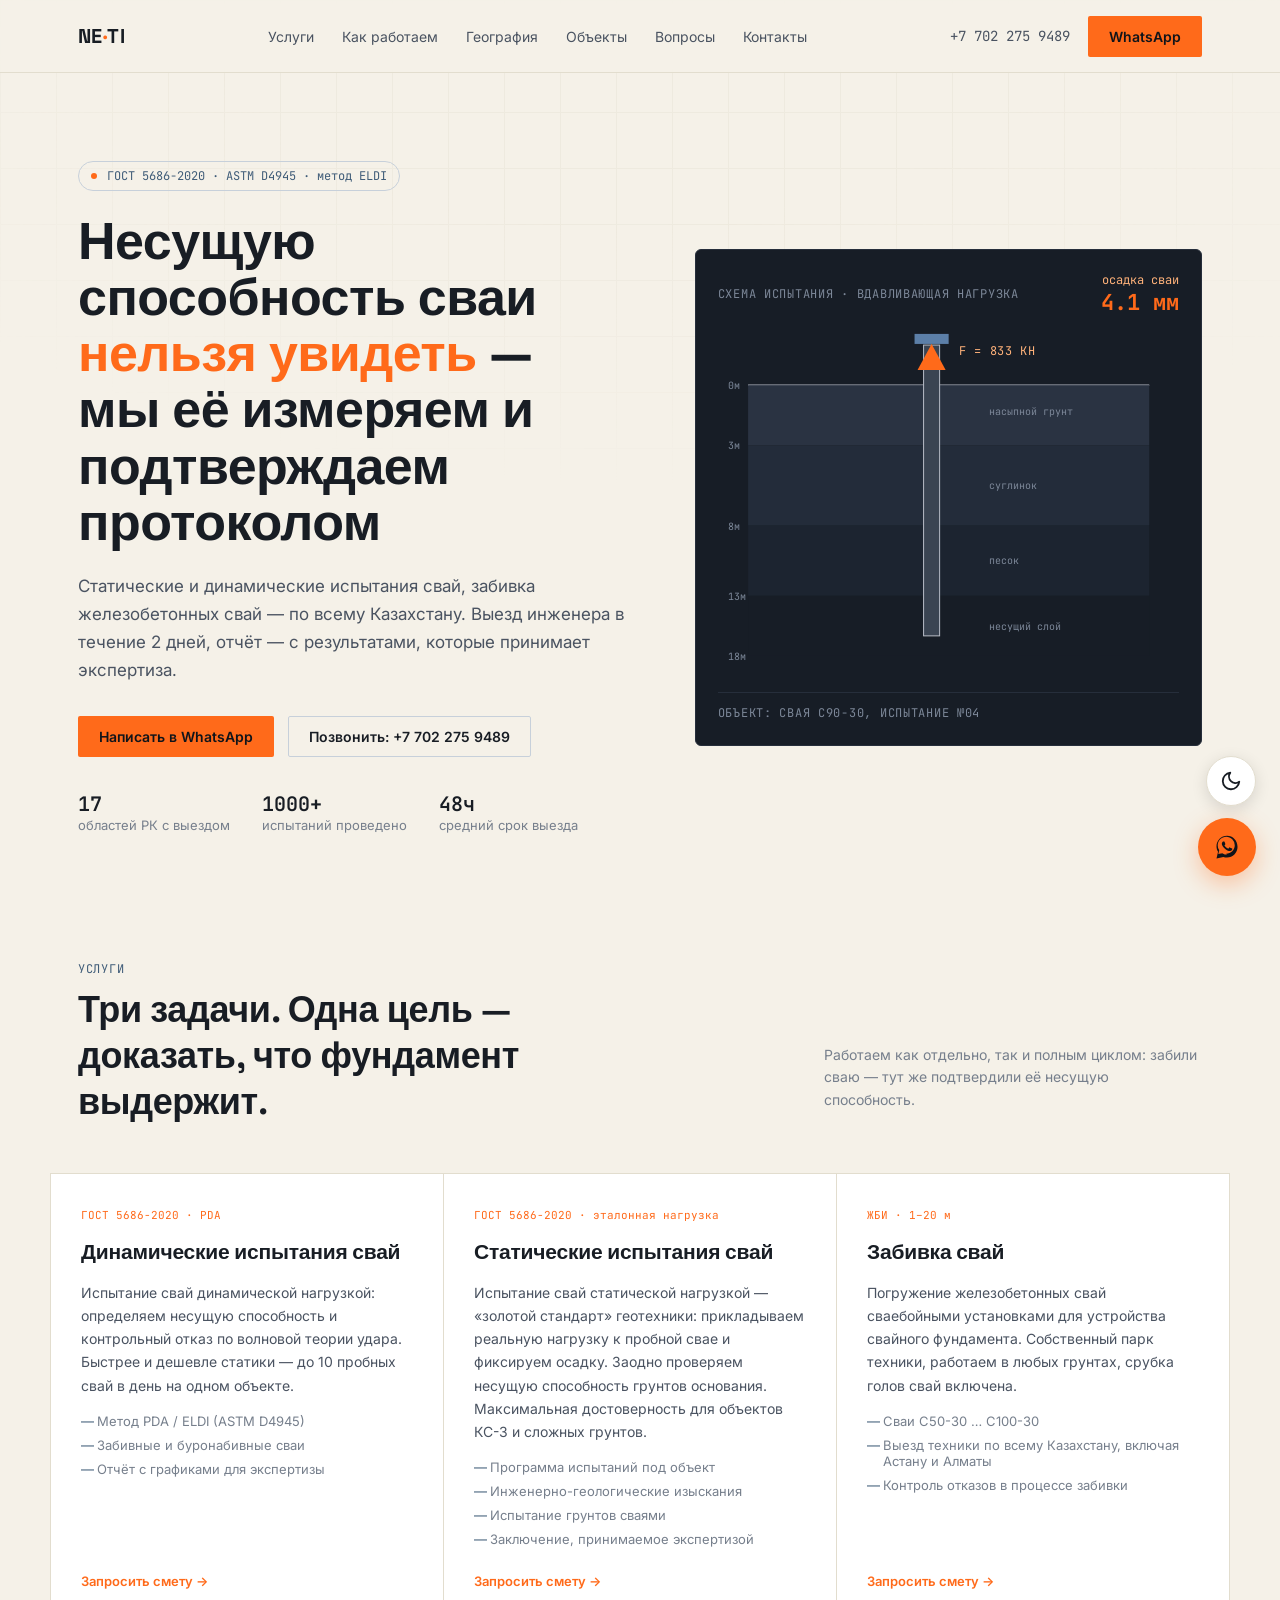
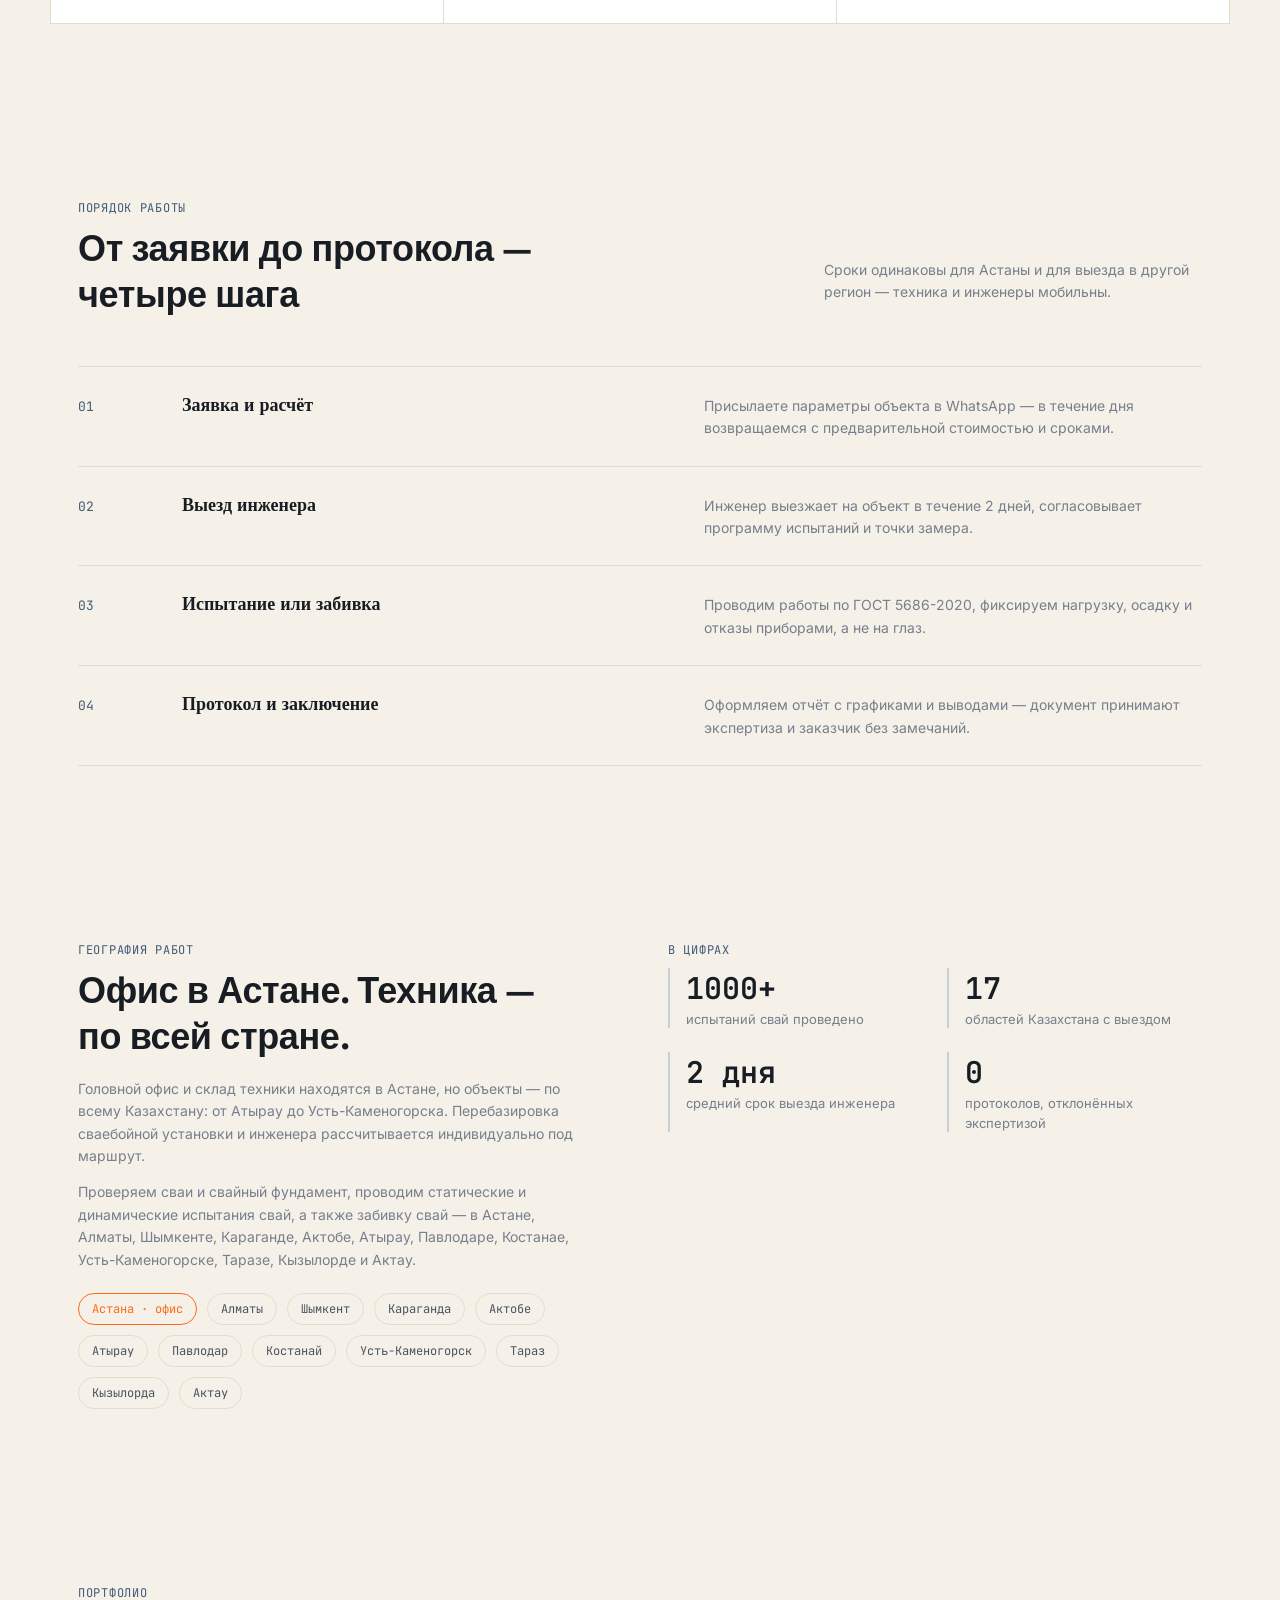
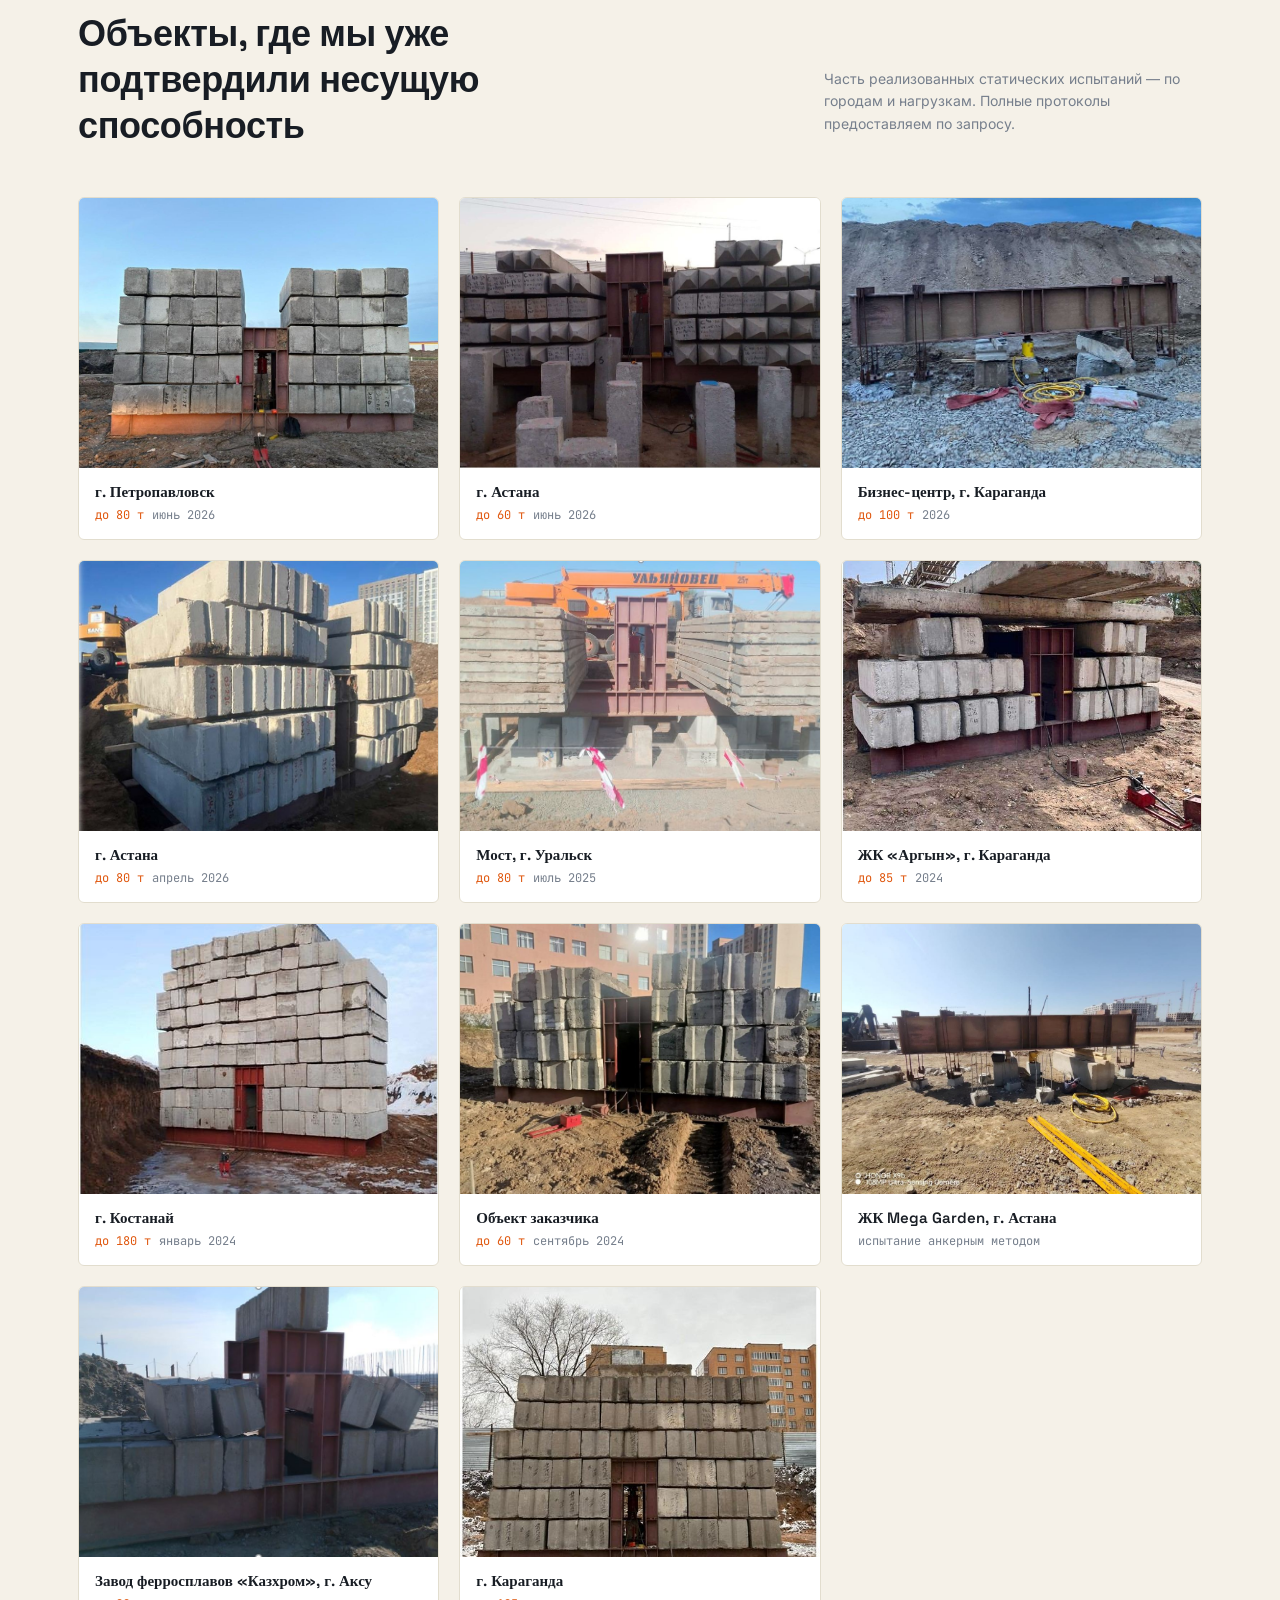
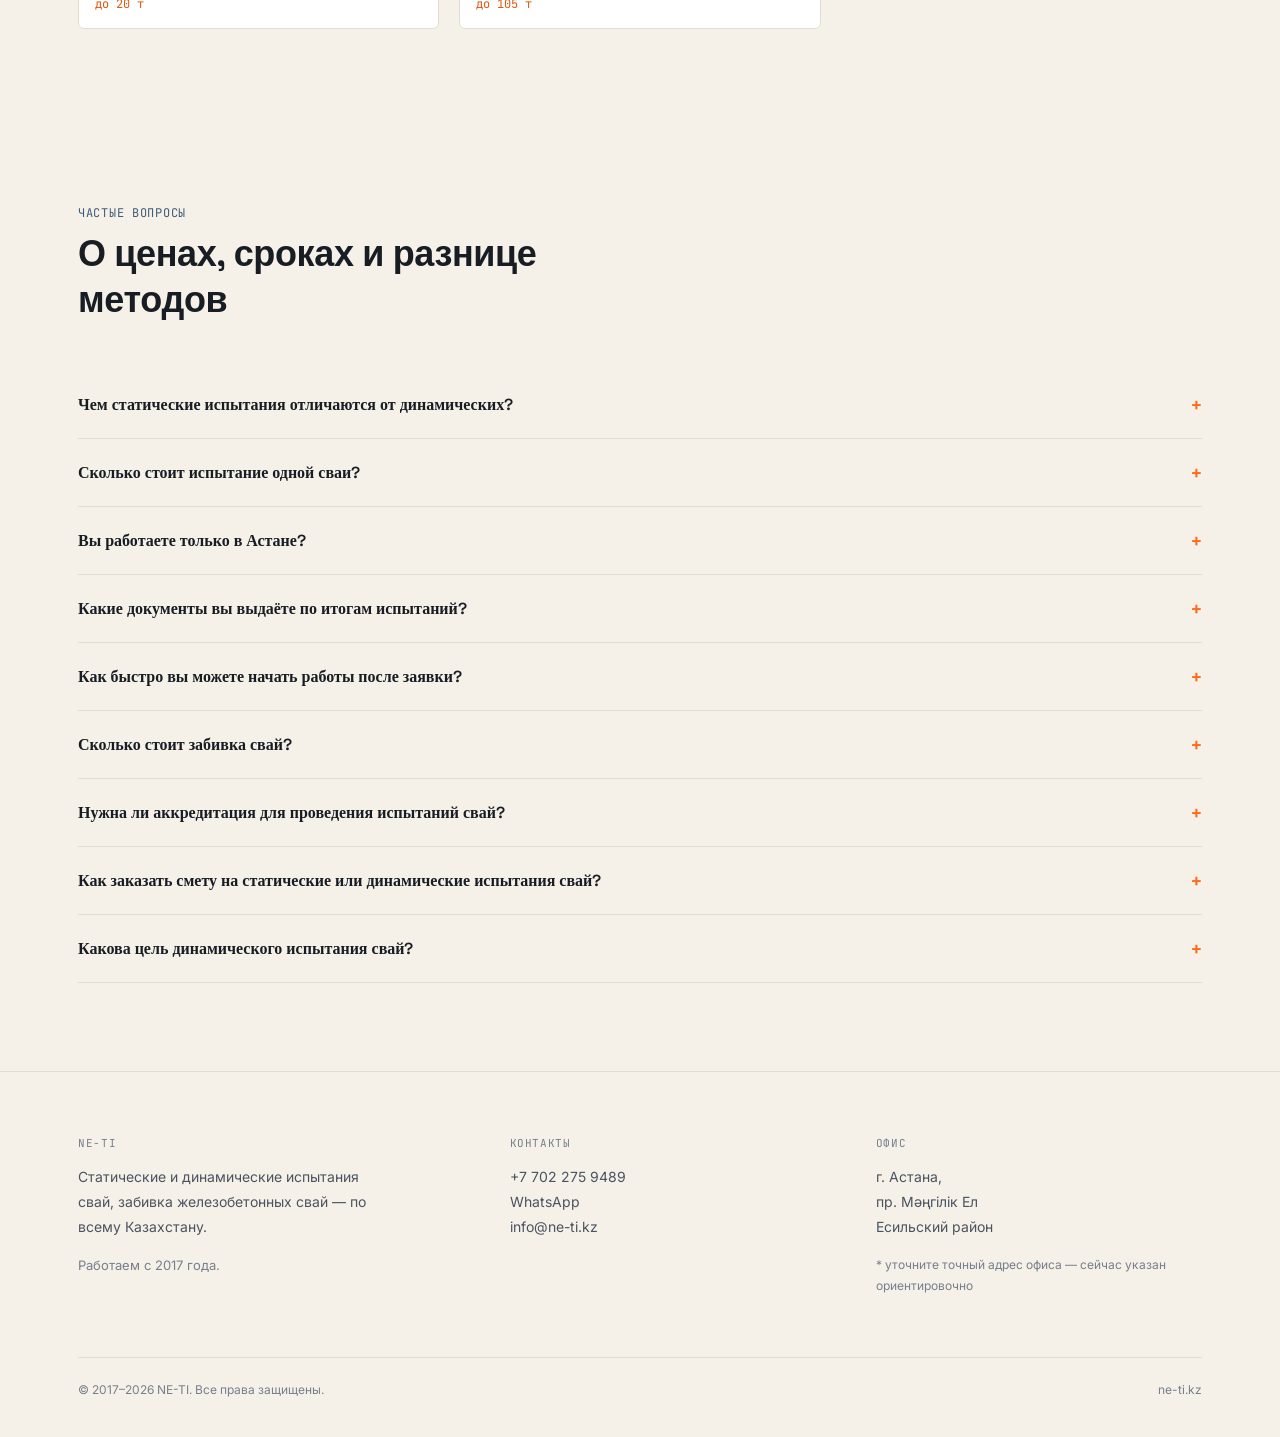
==== index.html @ 1a04fd75 "Update index.html" ====
<!DOCTYPE html>
<html lang="ru">
<head>
<script>
  // ставим тему до отрисовки, чтобы не было "мигания" при загрузке
  (function(){
    try{
      var saved = localStorage.getItem('ne-ti-theme');
      var theme = saved || 'light';
      document.documentElement.setAttribute('data-theme', theme);
    }catch(e){
      document.documentElement.setAttribute('data-theme','light');
    }
  })();
</script>
<meta charset="UTF-8">
<meta name="viewport" content="width=device-width, initial-scale=1.0">
<title>NE-TI — испытания свай и забивка свай в Казахстане: Астана, Алматы, Караганда и др.</title>
<meta name="description" content="Статические и динамические испытания свай (ГОСТ 5686-2020), забивка железобетонных свай — по всему Казахстану: Астана, Алматы, Шымкент, Караганда, Атырау и другие города. Смета в течение дня, выезд инженера — 2 дня. Заявка в WhatsApp.">
<meta name="keywords" content="статические испытания свай, динамические испытания свай, статические и динамические испытания свай, испытание свай статической нагрузкой, испытание свай динамической нагрузкой, статические испытания свай смета, динамическое испытание свай смета, пробные сваи, испытание грунтов сваями, свайный фундамент, свайный фундамент Алматы, сваи Астана, забивка свай Астана, забивка свай, испытания свай Казахстан, несущая способность сваи, ГОСТ 5686-2020, метод PDA ELDI, сваебойные работы">
<link rel="canonical" href="https://ne-ti.kz/">

<link rel="icon" href="images/favicon.ico" sizes="any">
<link rel="icon" type="image/png" sizes="32x32" href="images/favicon-32.png">
<link rel="icon" type="image/png" sizes="192x192" href="images/favicon-192.png">
<link rel="apple-touch-icon" sizes="180x180" href="images/apple-touch-icon.png">
<meta name="theme-color" content="#10141a">

<meta property="og:type" content="website">
<meta property="og:site_name" content="NE-TI">
<meta property="og:title" content="NE-TI — испытания свай и забивка свай в Казахстане">
<meta property="og:description" content="Статические и динамические испытания свай, забивка железобетонных свай. ГОСТ 5686-2020. Работаем по всему Казахстану, офис — Астана.">
<meta property="og:url" content="https://ne-ti.kz/">
<meta property="og:image" content="https://ne-ti.kz/images/favicon-512.png">
<meta property="og:locale" content="ru_RU">
<meta name="twitter:card" content="summary">
<meta name="robots" content="index, follow">
<meta name="geo.region" content="KZ-71">
<meta name="geo.placename" content="Астана">

<!-- Верификация Google Search Console: замените CONTENT на код из GSC (Настройки → Проверка прав → тег HTML) -->
<meta name="google-site-verification" content="ЗАМЕНИТЕ_НА_СВОЙ_КОД">
<!-- Верификация Yandex Webmaster: замените CONTENT на код из вебмастера (Добавить сайт → HTML-тег) -->
<meta name="yandex-verification" content="ЗАМЕНИТЕ_НА_СВОЙ_КОД" />

<link rel="preconnect" href="https://fonts.googleapis.com">
<link rel="preconnect" href="https://fonts.gstatic.com" crossorigin>
<link href="https://fonts.googleapis.com/css2?family=Space+Grotesk:wght@400;500;600;700&family=Inter:wght@400;500;600;700&family=JetBrains+Mono:wght@400;500;600&display=swap" rel="stylesheet">

<script type="application/ld+json">
{
  "@context": "https://schema.org",
  "@type": "ProfessionalService",
  "name": "NE-TI",
  "alternateName": ["New Time", "New TI", "Нью Тайм", "NE-TI Technology"],
  "image": "https://ne-ti.kz/images/favicon-512.png",
  "description": "Статические и динамические испытания свай, забивка железобетонных свай по всему Казахстану.",
  "address": {
    "@type": "PostalAddress",
    "streetAddress": "пр. Мәңгілік Ел",
    "addressLocality": "Астана",
    "addressCountry": "KZ"
  },
  "telephone": "+7-702-275-9489",
  "foundingDate": "2017",
  "areaServed": [
    { "@type": "Country", "name": "Казахстан" },
    { "@type": "City", "name": "Астана" },
    { "@type": "City", "name": "Алматы" },
    { "@type": "City", "name": "Шымкент" },
    { "@type": "City", "name": "Караганда" },
    { "@type": "City", "name": "Актобе" },
    { "@type": "City", "name": "Атырау" },
    { "@type": "City", "name": "Павлодар" },
    { "@type": "City", "name": "Костанай" },
    { "@type": "City", "name": "Усть-Каменогорск" },
    { "@type": "City", "name": "Тараз" },
    { "@type": "City", "name": "Кызылорда" },
    { "@type": "City", "name": "Актау" },
    { "@type": "City", "name": "Петропавловск" },
    { "@type": "City", "name": "Уральск" },
    { "@type": "City", "name": "Аксу" }
  ],
  "priceRange": "$$",
  "url": "https://ne-ti.kz/",
  "sameAs": [],
  "hasOfferCatalog": {
    "@type": "OfferCatalog",
    "name": "Услуги NE-TI",
    "itemListElement": [
      {
        "@type": "Offer",
        "itemOffered": {
          "@type": "Service",
          "name": "Динамические испытания свай",
          "description": "Определение несущей способности и контрольного отказа сваи методом PDA/ELDI по ГОСТ 5686-2020.",
          "areaServed": { "@type": "Country", "name": "Казахстан" },
          "provider": { "@type": "ProfessionalService", "name": "NE-TI" }
        }
      },
      {
        "@type": "Offer",
        "itemOffered": {
          "@type": "Service",
          "name": "Статические испытания свай",
          "description": "Определение несущей способности сваи эталонной статической нагрузкой по ГОСТ 5686-2020.",
          "areaServed": { "@type": "Country", "name": "Казахстан" },
          "provider": { "@type": "ProfessionalService", "name": "NE-TI" }
        }
      },
      {
        "@type": "Offer",
        "itemOffered": {
          "@type": "Service",
          "name": "Забивка свай",
          "description": "Погружение железобетонных забивных свай сваебойными установками, любые грунты.",
          "areaServed": { "@type": "Country", "name": "Казахстан" },
          "provider": { "@type": "ProfessionalService", "name": "NE-TI" }
        }
      }
    ]
  }
}
</script>

<script type="application/ld+json">
{
  "@context": "https://schema.org",
  "@type": "FAQPage",
  "mainEntity": [
    {
      "@type": "Question",
      "name": "Чем статические испытания отличаются от динамических?",
      "acceptedAnswer": {
        "@type": "Answer",
        "text": "Статические испытания прикладывают к свае реальную эталонную нагрузку и напрямую измеряют осадку — это самый точный метод, но дороже и дольше. Динамические испытания (метод PDA/ELDI) оценивают несущую способность по волновой теории удара — быстрее, дешевле и подходят для проверки большого числа свай на объекте."
      }
    },
    {
      "@type": "Question",
      "name": "Сколько стоит испытание одной сваи?",
      "acceptedAnswer": {
        "@type": "Answer",
        "text": "Стоимость зависит от метода испытания, типа и длины сваи, грунтовых условий и удалённости объекта от Астаны. Присылайте параметры объекта в WhatsApp — рассчитаем стоимость в течение дня."
      }
    },
    {
      "@type": "Question",
      "name": "Вы работаете только в Астане?",
      "acceptedAnswer": {
        "@type": "Answer",
        "text": "Нет, головной офис находится в Астане, но мы регулярно выезжаем по всему Казахстану — от Атырау и Актау до Усть-Каменогорска. Стоимость перебазировки техники и инженера рассчитывается под конкретный маршрут."
      }
    },
    {
      "@type": "Question",
      "name": "Какие документы вы выдаёте по итогам испытаний?",
      "acceptedAnswer": {
        "@type": "Answer",
        "text": "Протокол испытаний с графиками нагрузки и осадки, а также заключение о несущей способности сваи — документы оформляются в соответствии с ГОСТ 5686-2020 и принимаются экспертизой."
      }
    },
    {
      "@type": "Question",
      "name": "Как быстро вы можете начать работы после заявки?",
      "acceptedAnswer": {
        "@type": "Answer",
        "text": "Как правило, инженер выезжает на объект в течение 2 дней после согласования программы испытаний. Точные сроки зависят от загрузки техники и удалённости объекта."
      }
    },
    {
      "@type": "Question",
      "name": "Сколько стоит забивка свай?",
      "acceptedAnswer": {
        "@type": "Answer",
        "text": "Стоимость забивки зависит от типа и длины сваи, объёма работ, грунтовых условий и удалённости объекта. Присылайте параметры объекта в WhatsApp — рассчитаем стоимость и сроки в течение дня."
      }
    },
    {
      "@type": "Question",
      "name": "Нужна ли аккредитация для проведения испытаний свай?",
      "acceptedAnswer": {
        "@type": "Answer",
        "text": "Да, испытания должна проводить организация с соответствующей аккредитацией лаборатории — иначе протокол не примет экспертиза. NE-TI проводит испытания в соответствии с ГОСТ 5686-2020, наши протоколы принимаются государственной экспертизой РК."
      }
    },
    {
      "@type": "Question",
      "name": "Как заказать смету на статические или динамические испытания свай?",
      "acceptedAnswer": {
        "@type": "Answer",
        "text": "Пришлите в WhatsApp параметры объекта: тип и длину свай, их количество, грунтовые условия и город. В течение дня оформим смету — с методом испытания, объёмом работ и итоговой стоимостью."
      }
    },
    {
      "@type": "Question",
      "name": "Какова цель динамического испытания свай?",
      "acceptedAnswer": {
        "@type": "Answer",
        "text": "Цель — быстро и без больших затрат определить несущую способность сваи и проконтролировать качество её погружения по отказу. Метод основан на волновой теории удара (PDA/ELDI) и часто применяется для проверки большого числа пробных свай на объекте перед началом основных работ."
      }
    }
  ]
}
</script>

<style>
  :root,
  html[data-theme="light"]{
    --bg:#f5f1e8;
    --bg-panel:#ffffff;
    --bg-panel-2:#faf7ef;
    --line:#e2ddce;
    --steel:#3f5c78;
    --steel-dim:#c7d0da;
    --accent:#ff6a1a;
    --accent-dim:#e0580f;
    --paper:#181d24;
    --paper-dim:#4a5361;
    --muted:#767f8c;
    --mono-num:#c14e14;
    --bg-header:rgba(245,241,232,.86);
    --radius:2px;
    --maxw:1180px;
  }
  html[data-theme="dark"]{
    --bg:#10141a;
    --bg-panel:#171d26;
    --bg-panel-2:#1c2430;
    --line:#262e3b;
    --steel:#5c7fa8;
    --steel-dim:#3a4a5e;
    --accent:#ff6a1a;
    --accent-dim:#c9531a;
    --paper:#eae7de;
    --paper-dim:#b7bcc6;
    --muted:#7c8798;
    --mono-num:#ffb27a;
    --bg-header:rgba(16,20,26,.86);
  }
  *{box-sizing:border-box;}
  html{scroll-behavior:smooth;}
  body{
    margin:0;
    background:var(--bg);
    color:var(--paper);
    font-family:'Inter',sans-serif;
    -webkit-font-smoothing:antialiased;
    overflow-x:hidden;
    transition:background .25s ease, color .25s ease;
  }
  h1,h2,h3,.disp{
    font-family:'Space Grotesk',sans-serif;
    color:var(--paper);
    letter-spacing:-0.01em;
    margin:0;
  }
  .mono{font-family:'JetBrains Mono',monospace;}
  a{color:inherit;}
  .wrap{max-width:var(--maxw);margin:0 auto;padding:0 28px;}
  img,svg{display:block;max-width:100%;}
  ::selection{background:var(--accent);color:#10141a;}

  /* subtle blueprint grid background */
  .grid-bg{
    position:fixed;inset:0;z-index:0;pointer-events:none;
    background-image:
      linear-gradient(var(--line) 1px, transparent 1px),
      linear-gradient(90deg, var(--line) 1px, transparent 1px);
    background-size:56px 56px;
    opacity:.35;
    mask-image:radial-gradient(ellipse 80% 60% at 50% 0%, #000 40%, transparent 90%);
  }

  /* header */
  header{
    position:sticky;top:0;z-index:50;
    background:var(--bg-header);
    backdrop-filter:blur(10px);
    border-bottom:1px solid var(--line);
  }
  .nav{display:flex;align-items:center;justify-content:space-between;height:72px;}
  .logo{font-family:'Space Grotesk';font-weight:700;font-size:20px;letter-spacing:.02em;display:flex;align-items:center;gap:10px;text-decoration:none;cursor:pointer;}
  .logo .dot{color:var(--accent);}
  .navlinks{display:flex;gap:28px;font-size:14px;color:var(--paper-dim);}
  .navlinks a{text-decoration:none;transition:color .15s;}
  .navlinks a:hover{color:var(--paper);}
  .nav-right{display:flex;align-items:center;gap:18px;}
  .phone-link{font-family:'JetBrains Mono';font-size:14px;color:var(--paper-dim);text-decoration:none;white-space:nowrap;}
  .btn{
    display:inline-flex;align-items:center;gap:8px;
    padding:11px 20px;border-radius:var(--radius);
    font-size:14px;font-weight:600;text-decoration:none;
    border:1px solid transparent;cursor:pointer;
    transition:transform .15s ease, background .15s ease, border-color .15s ease;
    white-space:nowrap;
  }
  .btn-accent{background:var(--accent);color:#10141a;}
  .btn-accent:hover{background:#ff7d3a;transform:translateY(-1px);}
  .btn-ghost{background:transparent;color:var(--paper);border-color:var(--steel-dim);}
  .btn-ghost:hover{border-color:var(--steel);}
  .navlinks-hide{display:none;}
  @media(max-width:880px){.navlinks{display:none;} .phone-link{display:none;}}

  /* hero */
  .hero{position:relative;z-index:1;padding:88px 0 40px;}
  .hero-grid{display:grid;grid-template-columns:1.05fr .95fr;gap:56px;align-items:center;}
  @media(max-width:980px){.hero-grid{grid-template-columns:1fr;gap:40px;}}
  .eyebrow{
    display:inline-flex;align-items:center;gap:10px;
    font-family:'JetBrains Mono';font-size:12px;color:var(--steel);
    border:1px solid var(--steel-dim);padding:6px 12px;border-radius:20px;
    margin-bottom:22px;
  }
  .eyebrow .pulse{width:6px;height:6px;border-radius:50%;background:var(--accent);animation:pulse 2s infinite;}
  @keyframes pulse{0%,100%{opacity:1;}50%{opacity:.25;}}
  h1{font-size:clamp(32px,4.4vw,52px);line-height:1.08;font-weight:700;}
  h1 em{font-style:normal;color:var(--accent);}
  .hero-sub{font-size:17px;line-height:1.65;color:var(--paper-dim);max-width:52ch;margin:22px 0 32px;}
  .hero-ctas{display:flex;gap:14px;flex-wrap:wrap;margin-bottom:34px;}
  .hero-meta{display:flex;gap:32px;flex-wrap:wrap;font-size:13px;color:var(--muted);}
  .hero-meta b{display:block;color:var(--paper);font-family:'JetBrains Mono';font-size:20px;font-weight:600;}

  /* diagram */
  .diagram-card{
    /* фиксированная тёмная "приборная" панель — не зависит от темы сайта, как экран датчика */
    --bg-panel:#171d26;
    --bg-panel-2:#1c2430;
    --line:#262e3b;
    --steel:#5c7fa8;
    --paper:#eae7de;
    --paper-dim:#b7bcc6;
    --muted:#7c8798;
    --mono-num:#ffb27a;
    --accent:#ff6a1a;
    background:var(--bg-panel);border:1px solid var(--line);border-radius:6px;
    padding:22px 22px 16px;position:relative;
  }
  .diagram-head{display:flex;justify-content:space-between;align-items:center;margin-bottom:8px;}
  .diagram-title{font-family:'JetBrains Mono';font-size:12px;color:var(--muted);text-transform:uppercase;letter-spacing:.06em;}
  .diagram-readout{font-family:'JetBrains Mono';font-size:12px;color:var(--mono-num);text-align:right;}
  .diagram-readout b{font-size:22px;display:block;color:var(--accent);}
  .layer-label{font-family:'JetBrains Mono';font-size:10px;fill:var(--muted);}
  .layer-label-active{fill:var(--paper);}
  .depth-tick{font-family:'JetBrains Mono';font-size:10px;fill:var(--muted);}
  .soil-layer{transition:opacity .2s;cursor:default;}
  .soil-layer:hover{opacity:.85;}
  .pile-rod{stroke:var(--paper-dim);}
  .load-arrow{fill:var(--accent);}

  /* section shell */
  section{position:relative;z-index:1;padding:88px 0;}
  .section-head{display:flex;justify-content:space-between;align-items:flex-end;gap:20px;margin-bottom:48px;flex-wrap:wrap;}
  .kicker{font-family:'JetBrains Mono';font-size:12px;color:var(--steel);letter-spacing:.06em;text-transform:uppercase;margin-bottom:10px;}
  h2{font-size:clamp(26px,3vw,36px);font-weight:600;max-width:20ch;}
  .section-note{max-width:42ch;font-size:14px;color:var(--muted);line-height:1.6;}
  hr.rule{border:none;border-top:1px solid var(--line);margin:0;}

  /* services */
  .services{display:grid;grid-template-columns:repeat(3,1fr);gap:1px;background:var(--line);border:1px solid var(--line);}
  @media(max-width:900px){.services{grid-template-columns:1fr;}}
  .service{background:var(--bg-panel);padding:34px 30px;display:flex;flex-direction:column;gap:16px;}
  .service .code{font-family:'JetBrains Mono';font-size:11px;color:var(--accent);}
  .service h3{font-size:21px;font-weight:600;}
  .service p{font-size:14px;line-height:1.65;color:var(--paper-dim);margin:0;}
  .service ul{margin:0;padding:0;list-style:none;font-size:13px;color:var(--muted);display:flex;flex-direction:column;gap:8px;}
  .service li{padding-left:16px;position:relative;}
  .service li::before{content:'—';position:absolute;left:0;color:var(--steel);}
  .service .cta{margin-top:auto;padding-top:10px;font-size:13px;font-weight:600;color:var(--accent);text-decoration:none;display:inline-flex;align-items:center;gap:6px;}
  .service .cta:hover{color:#ff7d3a;}

  /* process */
  .process{display:flex;flex-direction:column;border-top:1px solid var(--line);}
  .process-row{display:grid;grid-template-columns:80px 1fr 1fr;gap:24px;padding:26px 0;border-bottom:1px solid var(--line);align-items:baseline;}
  @media(max-width:760px){.process-row{grid-template-columns:44px 1fr;}.process-row .p-desc{grid-column:2;}}
  .p-num{font-family:'JetBrains Mono';font-size:13px;color:var(--steel);}
  .p-title{font-size:18px;font-weight:600;font-family:'Space Grotesk';}
  .p-desc{font-size:14px;color:var(--muted);line-height:1.6;}

  /* coverage */
  .coverage-grid{display:grid;grid-template-columns:1fr 1fr;gap:56px;}
  @media(max-width:900px){.coverage-grid{grid-template-columns:1fr;gap:32px;}}
  .city-tags{display:flex;flex-wrap:wrap;gap:10px;margin-top:22px;}
  .city-tag{
    font-family:'JetBrains Mono';font-size:12px;color:var(--paper-dim);
    border:1px solid var(--line);padding:7px 13px;border-radius:20px;
  }
  .city-tag.hq{border-color:var(--accent);color:var(--accent);}
  .stat-list{display:grid;grid-template-columns:1fr 1fr;gap:24px;}
  .stat{border-left:2px solid var(--steel-dim);padding-left:16px;}
  .stat b{display:block;font-family:'JetBrains Mono';font-size:30px;color:var(--paper);font-weight:600;}
  .stat span{font-size:13px;color:var(--muted);}

  /* cases / portfolio */
  .cases-grid{display:grid;grid-template-columns:repeat(3,1fr);gap:20px;}
  @media(max-width:980px){.cases-grid{grid-template-columns:repeat(2,1fr);}}
  @media(max-width:620px){.cases-grid{grid-template-columns:1fr;}}
  .case-row{
    background:var(--bg-panel);border:1px solid var(--line);border-radius:6px;
    overflow:hidden;cursor:zoom-in;
  }
  .case-thumb{
    width:100%;aspect-ratio:4/3;overflow:hidden;position:relative;
    background:var(--bg-panel-2);
  }
  .case-thumb img{width:100%;height:100%;object-fit:cover;display:block;transition:transform .35s ease;}
  .case-row:hover .case-thumb img{transform:scale(1.05);}
  .case-thumb::after{
    content:'⤢';position:absolute;top:10px;right:10px;
    width:30px;height:30px;border-radius:50%;
    background:rgba(16,20,26,.55);color:#fff;
    display:flex;align-items:center;justify-content:center;font-size:15px;
    opacity:0;transition:opacity .2s ease;
  }
  .case-row:hover .case-thumb::after{opacity:1;}
  .case-info{padding:14px 16px 16px;}
  .case-title{font-family:'Space Grotesk';font-size:15px;font-weight:600;color:var(--paper);line-height:1.3;}
  .case-meta{font-family:'JetBrains Mono';font-size:12px;color:var(--muted);margin-top:6px;display:flex;flex-wrap:wrap;gap:8px;}
  .case-meta .tonnage{color:var(--accent-dim);}

  /* lightbox */
  .lightbox{
    position:fixed;inset:0;z-index:100;background:rgba(10,12,16,.92);
    display:none;align-items:center;justify-content:center;padding:32px;
    cursor:zoom-out;
  }
  .lightbox.open{display:flex;}
  .lightbox img{max-width:min(90vw,900px);max-height:85vh;border-radius:4px;box-shadow:0 20px 60px rgba(0,0,0,.5);display:block;}
  .lightbox-caption{
    position:absolute;bottom:28px;left:0;right:0;text-align:center;
    font-family:'JetBrains Mono';font-size:13px;color:#eae7de;
  }
  .lightbox-close{
    position:absolute;top:20px;right:24px;width:40px;height:40px;border-radius:50%;
    background:rgba(255,255,255,.1);color:#fff;border:none;font-size:20px;cursor:pointer;
    display:flex;align-items:center;justify-content:center;
  }
  .lightbox-close:hover{background:rgba(255,255,255,.2);}

  /* faq */
  .faq-item{border-bottom:1px solid var(--line);}
  .faq-q{
    display:flex;justify-content:space-between;align-items:center;gap:20px;
    padding:22px 0;cursor:pointer;font-weight:600;font-size:16px;font-family:'Space Grotesk';
  }
  .faq-q .plus{font-family:'JetBrains Mono';color:var(--accent);font-size:18px;transition:transform .2s;flex-shrink:0;}
  .faq-item.open .plus{transform:rotate(45deg);}
  .faq-a{max-height:0;overflow:hidden;transition:max-height .25s ease;}
  .faq-a p{font-size:14px;color:var(--paper-dim);line-height:1.7;padding:0 0 22px;max-width:70ch;margin:0;}

  /* contact / footer */
  footer{border-top:1px solid var(--line);padding:64px 0 40px;position:relative;z-index:1;}
  .foot-grid{display:grid;grid-template-columns:1.2fr 1fr 1fr;gap:40px;margin-bottom:48px;}
  @media(max-width:820px){.foot-grid{grid-template-columns:1fr;gap:32px;}}
  .foot-label{font-family:'JetBrains Mono';font-size:11px;color:var(--muted);text-transform:uppercase;letter-spacing:.06em;margin-bottom:14px;}
  .foot-col p, .foot-col a{font-size:14px;color:var(--paper-dim);line-height:1.8;text-decoration:none;display:block;}
  .foot-col a:hover{color:var(--paper);}
  .foot-bottom{display:flex;justify-content:space-between;flex-wrap:wrap;gap:12px;font-size:12px;color:var(--muted);padding-top:24px;border-top:1px solid var(--line);}

  /* sticky whatsapp */
  .wa-float{
    position:fixed;bottom:24px;right:24px;z-index:60;
    width:58px;height:58px;border-radius:50%;
    background:var(--accent);display:flex;align-items:center;justify-content:center;
    box-shadow:0 8px 24px rgba(255,106,26,.35);
    text-decoration:none;
  }
  .wa-float svg{width:28px;height:28px;}
  .wa-float{animation:float-pulse 2.6s infinite;}
  @keyframes float-pulse{0%,100%{box-shadow:0 8px 24px rgba(255,106,26,.35);}50%{box-shadow:0 8px 30px rgba(255,106,26,.6);}}

  /* theme toggle — stacked above the WhatsApp button, bottom right */
  .theme-toggle{
    position:fixed;bottom:94px;right:24px;z-index:60;
    width:50px;height:50px;border-radius:50%;
    background:var(--bg-panel);border:1px solid var(--line);
    display:flex;align-items:center;justify-content:center;
    cursor:pointer;box-shadow:0 4px 16px rgba(0,0,0,.12);
    transition:border-color .15s ease, transform .15s ease;
    padding:0;
  }
  .theme-toggle:hover{border-color:var(--steel);transform:translateY(-1px);}
  .theme-toggle svg{width:22px;height:22px;stroke:var(--paper);}
  .theme-toggle .icon-sun{display:none;}
  html[data-theme="dark"] .theme-toggle .icon-sun{display:block;}
  html[data-theme="dark"] .theme-toggle .icon-moon{display:none;}

  @media(prefers-reduced-motion: reduce){
    *{animation:none !important; transition:none !important;}
  }
</style>
</head>
<body>

<div class="grid-bg"></div>

<header>
  <div class="wrap nav">
    <a href="#" class="logo" aria-label="NE-TI — наверх страницы"><span>NE<span class="dot">·</span>TI</span></a>
    <nav class="navlinks">
      <a href="#services">Услуги</a>
      <a href="#process">Как работаем</a>
      <a href="#coverage">География</a>
      <a href="#cases">Объекты</a>
      <a href="#faq">Вопросы</a>
      <a href="#contact">Контакты</a>
    </nav>
    <div class="nav-right">
      <a class="phone-link" href="tel:+77022759489">+7 702 275 9489</a>
      <a class="btn btn-accent" href="https://wa.me/77022759489?text=Здравствуйте!%20Нужна%20консультация%20по%20испытаниям%20свай." target="_blank" rel="noopener">
        WhatsApp
      </a>
    </div>
  </div>
</header>

<main>
  <!-- HERO -->
  <section class="hero">
    <div class="wrap hero-grid">
      <div>
        <div class="eyebrow"><span class="pulse"></span> ГОСТ 5686-2020 · ASTM D4945 · метод ELDI</div>
        <h1>Несущую способность сваи <em>нельзя увидеть</em> —<br>мы её измеряем и подтверждаем протоколом</h1>
        <p class="hero-sub">Статические и динамические испытания свай, забивка железобетонных свай — по всему Казахстану. Выезд инженера в течение 2 дней, отчёт — с результатами, которые принимает экспертиза.</p>
        <div class="hero-ctas">
          <a class="btn btn-accent" href="https://wa.me/77022759489?text=Здравствуйте!%20Хочу%20рассчитать%20стоимость%20испытаний%20свай." target="_blank" rel="noopener">Написать в WhatsApp</a>
          <a class="btn btn-ghost" href="tel:+77022759489">Позвонить: +7 702 275 9489</a>
        </div>
        <div class="hero-meta">
          <div><b>17</b>областей РК с выездом</div>
          <div><b>1000+</b>испытаний проведено</div>
          <div><b>48ч</b>средний срок выезда</div>
        </div>
      </div>

      <div class="diagram-card">
        <div class="diagram-head">
          <div class="diagram-title">Схема испытания · вдавливающая нагрузка</div>
          <div class="diagram-readout">осадка сваи <b id="settleVal">0.0 мм</b></div>
        </div>
        <svg id="pileSvg" viewBox="0 0 460 360" style="width:100%;height:auto;">
          <!-- ground surface -->
          <line x1="30" y1="60" x2="430" y2="60" stroke="var(--paper-dim)" stroke-width="1.5"/>
          <!-- soil layers -->
          <rect class="soil-layer" x="30" y="60" width="400" height="60" fill="#2a3342"><title>0–3 м: насыпной грунт</title></rect>
          <rect class="soil-layer" x="30" y="120" width="400" height="80" fill="#232c3a"><title>3–8 м: суглинок</title></rect>
          <rect class="soil-layer" x="30" y="200" width="400" height="70" fill="#1c2430"><title>8–13 м: песок средней плотности</title></rect>
          <rect class="soil-layer" x="30" y="270" width="400" height="60" fill="#171d26"><title>13–18 м: суглинок плотный (несущий слой)</title></rect>

          <text x="10" y="64" class="depth-tick">0м</text>
          <text x="10" y="124" class="depth-tick">3м</text>
          <text x="10" y="204" class="depth-tick">8м</text>
          <text x="10" y="274" class="depth-tick">13м</text>
          <text x="10" y="334" class="depth-tick">18м</text>

          <text x="270" y="90" class="layer-label">насыпной грунт</text>
          <text x="270" y="164" class="layer-label">суглинок</text>
          <text x="270" y="238" class="layer-label">песок</text>
          <text x="270" y="304" class="layer-label">несущий слой</text>

          <!-- pile -->
          <rect class="pile-rod" x="205" y="20" width="16" height="290" fill="#3a4452" stroke="var(--paper-dim)" stroke-width="1"/>
          <!-- load arrow -->
          <g id="loadArrow">
            <rect x="196" y="6" width="34" height="10" fill="var(--steel)"/>
            <polygon class="load-arrow" points="213,16 199,42 227,42"/>
          </g>
          <text x="240" y="30" class="diagram-title" style="fill:var(--mono-num)">F = <tspan id="forceVal">0</tspan> кН</text>
        </svg>
        <div class="diagram-head" style="margin-top:6px;border-top:1px solid var(--line);padding-top:12px;">
          <span class="diagram-title">объект: свая С90-30, испытание №04</span>
        </div>
      </div>
    </div>
  </section>

  <!-- SERVICES -->
  <section id="services">
    <div class="wrap">
      <div class="section-head">
        <div>
          <div class="kicker">Услуги</div>
          <h2>Три задачи. Одна цель — доказать, что фундамент выдержит.</h2>
        </div>
        <p class="section-note">Работаем как отдельно, так и полным циклом: забили сваю — тут же подтвердили её несущую способность.</p>
      </div>
    </div>
    <div class="wrap" style="padding:0;">
      <div class="services">
        <div class="service">
          <span class="code">ГОСТ 5686-2020 · PDA</span>
          <h3>Динамические испытания свай</h3>
          <p>Испытание свай динамической нагрузкой: определяем несущую способность и контрольный отказ по волновой теории удара. Быстрее и дешевле статики — до 10 пробных свай в день на одном объекте.</p>
          <ul>
            <li>Метод PDA / ELDI (ASTM D4945)</li>
            <li>Забивные и буронабивные сваи</li>
            <li>Отчёт с графиками для экспертизы</li>
          </ul>
          <a class="cta" href="https://wa.me/77022759489?text=Здравствуйте!%20Нужна%20смета%20на%20динамические%20испытания%20свай." target="_blank" rel="noopener">Запросить смету →</a>
        </div>
        <div class="service">
          <span class="code">ГОСТ 5686-2020 · эталонная нагрузка</span>
          <h3>Статические испытания свай</h3>
          <p>Испытание свай статической нагрузкой — «золотой стандарт» геотехники: прикладываем реальную нагрузку к пробной свае и фиксируем осадку. Заодно проверяем несущую способность грунтов основания. Максимальная достоверность для объектов КС-3 и сложных грунтов.</p>
          <ul>
            <li>Программа испытаний под объект</li>
            <li>Инженерно-геологические изыскания</li>
            <li>Испытание грунтов сваями</li>
            <li>Заключение, принимаемое экспертизой</li>
          </ul>
          <a class="cta" href="https://wa.me/77022759489?text=Здравствуйте!%20Нужна%20смета%20на%20статические%20испытания%20свай." target="_blank" rel="noopener">Запросить смету →</a>
        </div>
        <div class="service">
          <span class="code">ЖБИ · 1–20 м</span>
          <h3>Забивка свай</h3>
          <p>Погружение железобетонных свай сваебойными установками для устройства свайного фундамента. Собственный парк техники, работаем в любых грунтах, срубка голов свай включена.</p>
          <ul>
            <li>Сваи С50-30 … С100-30</li>
            <li>Выезд техники по всему Казахстану, включая Астану и Алматы</li>
            <li>Контроль отказов в процессе забивки</li>
          </ul>
          <a class="cta" href="https://wa.me/77022759489?text=Здравствуйте!%20Нужна%20смета%20на%20забивку%20свай." target="_blank" rel="noopener">Запросить смету →</a>
        </div>
      </div>
    </div>
  </section>

  <!-- PROCESS -->
  <section id="process">
    <div class="wrap">
      <div class="section-head">
        <div>
          <div class="kicker">Порядок работы</div>
          <h2>От заявки до протокола — четыре шага</h2>
        </div>
        <p class="section-note">Сроки одинаковы для Астаны и для выезда в другой регион — техника и инженеры мобильны.</p>
      </div>
      <div class="process">
        <div class="process-row">
          <div class="p-num">01</div>
          <div class="p-title">Заявка и расчёт</div>
          <div class="p-desc">Присылаете параметры объекта в WhatsApp — в течение дня возвращаемся с предварительной стоимостью и сроками.</div>
        </div>
        <div class="process-row">
          <div class="p-num">02</div>
          <div class="p-title">Выезд инженера</div>
          <div class="p-desc">Инженер выезжает на объект в течение 2 дней, согласовывает программу испытаний и точки замера.</div>
        </div>
        <div class="process-row">
          <div class="p-num">03</div>
          <div class="p-title">Испытание или забивка</div>
          <div class="p-desc">Проводим работы по ГОСТ 5686-2020, фиксируем нагрузку, осадку и отказы приборами, а не на глаз.</div>
        </div>
        <div class="process-row">
          <div class="p-num">04</div>
          <div class="p-title">Протокол и заключение</div>
          <div class="p-desc">Оформляем отчёт с графиками и выводами — документ принимают экспертиза и заказчик без замечаний.</div>
        </div>
      </div>
    </div>
  </section>

  <!-- COVERAGE -->
  <section id="coverage">
    <div class="wrap coverage-grid">
      <div>
        <div class="kicker">География работ</div>
        <h2>Офис в Астане. Техника — по всей стране.</h2>
        <p class="section-note" style="margin:18px 0 0;max-width:56ch;">Головной офис и склад техники находятся в Астане, но объекты — по всему Казахстану: от Атырау до Усть-Каменогорска. Перебазировка сваебойной установки и инженера рассчитывается индивидуально под маршрут.</p>
        <p class="section-note" style="margin:14px 0 0;max-width:56ch;">Проверяем сваи и свайный фундамент, проводим статические и динамические испытания свай, а также забивку свай — в Астане, Алматы, Шымкенте, Караганде, Актобе, Атырау, Павлодаре, Костанае, Усть-Каменогорске, Таразе, Кызылорде и Актау.</p>
        <div class="city-tags">
          <span class="city-tag hq">Астана · офис</span>
          <span class="city-tag">Алматы</span>
          <span class="city-tag">Шымкент</span>
          <span class="city-tag">Караганда</span>
          <span class="city-tag">Актобе</span>
          <span class="city-tag">Атырау</span>
          <span class="city-tag">Павлодар</span>
          <span class="city-tag">Костанай</span>
          <span class="city-tag">Усть-Каменогорск</span>
          <span class="city-tag">Тараз</span>
          <span class="city-tag">Кызылорда</span>
          <span class="city-tag">Актау</span>
        </div>
      </div>
      <div>
        <div class="kicker">В цифрах</div>
        <div class="stat-list">
          <div class="stat"><b>1000+</b><span>испытаний свай проведено</span></div>
          <div class="stat"><b>17</b><span>областей Казахстана с выездом</span></div>
          <div class="stat"><b>2 дня</b><span>средний срок выезда инженера</span></div>
          <div class="stat"><b>0</b><span>протоколов, отклонённых экспертизой</span></div>
        </div>
      </div>
    </div>
  </section>

  <!-- CASES -->
  <section id="cases">
    <div class="wrap">
      <div class="section-head">
        <div>
          <div class="kicker">Портфолио</div>
          <h2>Объекты, где мы уже подтвердили несущую способность</h2>
        </div>
        <p class="section-note">Часть реализованных статических испытаний — по городам и нагрузкам. Полные протоколы предоставляем по запросу.</p>
      </div>
      <div class="cases-grid">
        <div class="case-row" data-caption="г. Петропавловск · до 80 т · июнь 2026">
          <div class="case-thumb"><img src="images/object-petropavlovsk-80t-2026-06.jpg" alt="Статические испытания свай, г. Петропавловск" loading="lazy"></div>
          <div class="case-info">
            <div class="case-title">г. Петропавловск</div>
            <div class="case-meta"><span class="tonnage">до 80 т</span><span>июнь 2026</span></div>
          </div>
        </div>
        <div class="case-row" data-caption="г. Астана · до 60 т · июнь 2026">
          <div class="case-thumb"><img src="images/object-astana-favorit-60t-2026-06.jpg" alt="Статические испытания свай, г. Астана" loading="lazy"></div>
          <div class="case-info">
            <div class="case-title">г. Астана</div>
            <div class="case-meta"><span class="tonnage">до 60 т</span><span>июнь 2026</span></div>
          </div>
        </div>
        <div class="case-row" data-caption="Бизнес-центр, г. Караганда · до 100 т · 2026">
          <div class="case-thumb"><img src="images/object-karaganda-bc-100t-2026.jpg" alt="Статические испытания свай, бизнес-центр, г. Караганда" loading="lazy"></div>
          <div class="case-info">
            <div class="case-title">Бизнес-центр, г. Караганда</div>
            <div class="case-meta"><span class="tonnage">до 100 т</span><span>2026</span></div>
          </div>
        </div>
        <div class="case-row" data-caption="г. Астана · до 80 т · апрель 2026">
          <div class="case-thumb"><img src="images/object-astana-80t-2026-04.jpg" alt="Статические испытания свай, г. Астана" loading="lazy"></div>
          <div class="case-info">
            <div class="case-title">г. Астана</div>
            <div class="case-meta"><span class="tonnage">до 80 т</span><span>апрель 2026</span></div>
          </div>
        </div>
        <div class="case-row" data-caption="Мост, г. Уральск · до 80 т · июль 2025">
          <div class="case-thumb"><img src="images/object-uralsk-bridge-80t-2025-07.jpg" alt="Статические испытания свай, мост, г. Уральск" loading="lazy"></div>
          <div class="case-info">
            <div class="case-title">Мост, г. Уральск</div>
            <div class="case-meta"><span class="tonnage">до 80 т</span><span>июль 2025</span></div>
          </div>
        </div>
        <div class="case-row" data-caption="ЖК «Аргын», г. Караганда · до 85 т · 2024">
          <div class="case-thumb"><img src="images/object-karaganda-argyn-85t-2024.jpg" alt="Статические испытания свай, ЖК Аргын, г. Караганда" loading="lazy"></div>
          <div class="case-info">
            <div class="case-title">ЖК «Аргын», г. Караганда</div>
            <div class="case-meta"><span class="tonnage">до 85 т</span><span>2024</span></div>
          </div>
        </div>
        <div class="case-row" data-caption="г. Костанай · до 180 т · январь 2024">
          <div class="case-thumb"><img src="images/object-kostanay-180t-2024-01.jpg" alt="Статические испытания свай, г. Костанай" loading="lazy"></div>
          <div class="case-info">
            <div class="case-title">г. Костанай</div>
            <div class="case-meta"><span class="tonnage">до 180 т</span><span>январь 2024</span></div>
          </div>
        </div>
        <div class="case-row" data-caption="Объект заказчика · до 60 т · сентябрь 2024">
          <div class="case-thumb"><img src="images/object-60t-2024-09.jpg" alt="Статические испытания свай" loading="lazy"></div>
          <div class="case-info">
            <div class="case-title">Объект заказчика</div>
            <div class="case-meta"><span class="tonnage">до 60 т</span><span>сентябрь 2024</span></div>
          </div>
        </div>
        <div class="case-row" data-caption="ЖК Mega Garden, г. Астана · испытание анкерным методом">
          <div class="case-thumb"><img src="images/object-astana-mega-garden.jpg" alt="Статическое испытание анкерным методом, ЖК Mega Garden, г. Астана" loading="lazy"></div>
          <div class="case-info">
            <div class="case-title">ЖК Mega Garden, г. Астана</div>
            <div class="case-meta"><span>испытание анкерным методом</span></div>
          </div>
        </div>
        <div class="case-row" data-caption="Завод ферросплавов «Казхром», г. Аксу · до 20 т">
          <div class="case-thumb"><img src="images/object-aksu-kazchrome-20t.jpg" alt="Статические испытания свай, завод ферросплавов Казхром, г. Аксу" loading="lazy"></div>
          <div class="case-info">
            <div class="case-title">Завод ферросплавов «Казхром», г. Аксу</div>
            <div class="case-meta"><span class="tonnage">до 20 т</span></div>
          </div>
        </div>
        <div class="case-row" data-caption="г. Караганда · до 105 т">
          <div class="case-thumb"><img src="images/object-karaganda-105t.jpg" alt="Статические испытания свай, г. Караганда" loading="lazy"></div>
          <div class="case-info">
            <div class="case-title">г. Караганда</div>
            <div class="case-meta"><span class="tonnage">до 105 т</span></div>
          </div>
        </div>
      </div>
    </div>
  </section>

  <!-- lightbox for portfolio photos -->
  <div class="lightbox" id="lightbox">
    <button class="lightbox-close" id="lightboxClose" type="button" aria-label="Закрыть">✕</button>
    <img id="lightboxImg" src="" alt="">
    <div class="lightbox-caption" id="lightboxCaption"></div>
  </div>

  <!-- FAQ -->
  <section id="faq">
    <div class="wrap">
      <div class="section-head">
        <div>
          <div class="kicker">Частые вопросы</div>
          <h2>О ценах, сроках и разнице методов</h2>
        </div>
      </div>
      <div class="faq-list">
        <div class="faq-item">
          <div class="faq-q">Чем статические испытания отличаются от динамических?<span class="plus">+</span></div>
          <div class="faq-a"><p>Статические испытания прикладывают к свае реальную эталонную нагрузку и напрямую измеряют осадку — это самый точный метод, но дороже и дольше. Динамические испытания (метод PDA/ELDI) оценивают несущую способность по волновой теории удара — быстрее, дешевле и подходят для проверки большого числа свай на объекте.</p></div>
        </div>
        <div class="faq-item">
          <div class="faq-q">Сколько стоит испытание одной сваи?<span class="plus">+</span></div>
          <div class="faq-a"><p>Стоимость зависит от метода испытания, типа и длины сваи, грунтовых условий и удалённости объекта от Астаны. Присылайте параметры объекта в WhatsApp — рассчитаем стоимость в течение дня.</p></div>
        </div>
        <div class="faq-item">
          <div class="faq-q">Вы работаете только в Астане?<span class="plus">+</span></div>
          <div class="faq-a"><p>Нет, головной офис находится в Астане, но мы регулярно выезжаем по всему Казахстану — от Атырау и Актау до Усть-Каменогорска. Стоимость перебазировки техники и инженера рассчитывается под конкретный маршрут.</p></div>
        </div>
        <div class="faq-item">
          <div class="faq-q">Какие документы вы выдаёте по итогам испытаний?<span class="plus">+</span></div>
          <div class="faq-a"><p>Протокол испытаний с графиками нагрузки и осадки, а также заключение о несущей способности сваи — документы оформляются в соответствии с ГОСТ 5686-2020 и принимаются экспертизой.</p></div>
        </div>
        <div class="faq-item">
          <div class="faq-q">Как быстро вы можете начать работы после заявки?<span class="plus">+</span></div>
          <div class="faq-a"><p>Как правило, инженер выезжает на объект в течение 2 дней после согласования программы испытаний. Точные сроки зависят от загрузки техники и удалённости объекта.</p></div>
        </div>
        <div class="faq-item">
          <div class="faq-q">Сколько стоит забивка свай?<span class="plus">+</span></div>
          <div class="faq-a"><p>Стоимость забивки зависит от типа и длины сваи, объёма работ, грунтовых условий и удалённости объекта. Присылайте параметры объекта в WhatsApp — рассчитаем стоимость и сроки в течение дня.</p></div>
        </div>
        <div class="faq-item">
          <div class="faq-q">Нужна ли аккредитация для проведения испытаний свай?<span class="plus">+</span></div>
          <div class="faq-a"><p>Да, испытания должна проводить организация с соответствующей аккредитацией лаборатории — иначе протокол не примет экспертиза. NE-TI проводит испытания в соответствии с ГОСТ 5686-2020, наши протоколы принимаются государственной экспертизой РК.</p></div>
        </div>
        <div class="faq-item">
          <div class="faq-q">Как заказать смету на статические или динамические испытания свай?<span class="plus">+</span></div>
          <div class="faq-a"><p>Пришлите в WhatsApp параметры объекта: тип и длину свай, их количество, грунтовые условия и город. В течение дня оформим смету — с методом испытания, объёмом работ и итоговой стоимостью.</p></div>
        </div>
        <div class="faq-item">
          <div class="faq-q">Какова цель динамического испытания свай?<span class="plus">+</span></div>
          <div class="faq-a"><p>Цель — быстро и без больших затрат определить несущую способность сваи и проконтролировать качество её погружения по отказу. Метод основан на волновой теории удара (PDA/ELDI) и часто применяется для проверки большого числа пробных свай на объекте перед началом основных работ.</p></div>
        </div>
      </div>
    </div>
  </section>
</main>

<footer id="contact">
  <div class="wrap">
    <div class="foot-grid">
      <div class="foot-col">
        <div class="foot-label">NE-TI</div>
        <p style="max-width:34ch;">Статические и динамические испытания свай, забивка железобетонных свай — по всему Казахстану.</p>
        <p style="max-width:34ch;color:var(--muted);font-size:13px;margin-top:8px;">Работаем с 2017 года.</p>
      </div>
      <div class="foot-col">
        <div class="foot-label">Контакты</div>
        <a href="tel:+77022759489">+7 702 275 9489</a>
        <a href="https://wa.me/77022759489" target="_blank" rel="noopener">WhatsApp</a>
        <a href="mailto:info@ne-ti.kz">info@ne-ti.kz</a>
      </div>
      <div class="foot-col">
        <div class="foot-label">Офис</div>
        <p>г. Астана,<br>пр. Мәңгілік Ел<br>Есильский район</p>
        <p style="color:var(--muted);font-size:12px;margin-top:6px;">* уточните точный адрес офиса — сейчас указан ориентировочно</p>
      </div>
    </div>
    <div class="foot-bottom">
      <span>© 2017–<span id="year"></span> NE-TI. Все права защищены.</span>
      <span>ne-ti.kz</span>
    </div>
  </div>
</footer>

<button class="theme-toggle" id="themeToggle" type="button" aria-label="Переключить тему">
  <svg class="icon-moon" viewBox="0 0 24 24" fill="none" stroke-width="2" stroke-linecap="round" stroke-linejoin="round"><path d="M21 12.79A9 9 0 1 1 11.21 3 7 7 0 0 0 21 12.79z"/></svg>
  <svg class="icon-sun" viewBox="0 0 24 24" fill="none" stroke-width="2" stroke-linecap="round" stroke-linejoin="round"><circle cx="12" cy="12" r="4"/><path d="M12 2v2M12 20v2M4.93 4.93l1.41 1.41M17.66 17.66l1.41 1.41M2 12h2M20 12h2M4.93 19.07l1.41-1.41M17.66 6.34l1.41-1.41"/></svg>
</button>

<a class="wa-float" href="https://wa.me/77022759489?text=Здравствуйте!%20Нужна%20консультация%20по%20испытаниям%20свай." target="_blank" rel="noopener" aria-label="Написать в WhatsApp">
  <svg viewBox="0 0 32 32" fill="#10141a"><path d="M16.02 3C9.4 3 4 8.4 4 15.02c0 2.32.63 4.5 1.75 6.38L4 29l7.78-1.7a11.9 11.9 0 0 0 4.24.78h.02c6.62 0 12-5.4 12-12.02C28.04 8.4 22.65 3 16.02 3zm0 21.7h-.02a9.7 9.7 0 0 1-4.94-1.36l-.35-.21-4.62 1.01 1.02-4.5-.23-.37a9.68 9.68 0 0 1-1.5-5.25c0-5.36 4.37-9.72 9.75-9.72 2.6 0 5.05 1.02 6.89 2.86a9.65 9.65 0 0 1 2.85 6.87c0 5.36-4.37 9.72-9.85 9.72zm5.34-7.28c-.29-.15-1.74-.86-2.01-.96-.27-.1-.47-.15-.66.15-.2.29-.76.95-.93 1.15-.17.2-.34.22-.63.07-.29-.15-1.22-.45-2.32-1.43-.86-.76-1.44-1.7-1.61-1.99-.17-.29-.02-.45.13-.6.13-.13.29-.34.44-.51.15-.17.2-.29.29-.49.1-.2.05-.37-.02-.51-.07-.15-.66-1.6-.91-2.18-.24-.58-.48-.5-.66-.51h-.56c-.2 0-.51.07-.78.37-.27.29-1.02 1-1.02 2.43s1.05 2.82 1.2 3.01c.15.2 2.07 3.17 5.03 4.44.7.3 1.25.48 1.68.62.7.22 1.34.19 1.85.11.56-.08 1.74-.71 1.98-1.4.24-.68.24-1.27.17-1.4-.07-.12-.27-.2-.56-.34z"/></svg>
</a>

<script>
  document.getElementById('year').textContent = new Date().getFullYear();

  // theme toggle
  (function(){
    const btn = document.getElementById('themeToggle');
    if(!btn) return;
    btn.addEventListener('click', ()=>{
      const current = document.documentElement.getAttribute('data-theme') || 'light';
      const next = current === 'light' ? 'dark' : 'light';
      document.documentElement.setAttribute('data-theme', next);
      try{ localStorage.setItem('ne-ti-theme', next); }catch(e){}
    });
  })();

  // portfolio lightbox — click a case photo to view it enlarged
  (function(){
    const lightbox = document.getElementById('lightbox');
    const lightboxImg = document.getElementById('lightboxImg');
    const lightboxCaption = document.getElementById('lightboxCaption');
    const closeBtn = document.getElementById('lightboxClose');
    if(!lightbox) return;

    function openLightbox(src, alt, caption){
      lightboxImg.src = src;
      lightboxImg.alt = alt || '';
      lightboxCaption.textContent = caption || '';
      lightbox.classList.add('open');
      document.body.style.overflow = 'hidden';
    }
    function closeLightbox(){
      lightbox.classList.remove('open');
      lightboxImg.src = '';
      document.body.style.overflow = '';
    }

    document.querySelectorAll('.case-row').forEach(row=>{
      row.addEventListener('click', ()=>{
        const img = row.querySelector('img');
        if(!img) return;
        openLightbox(img.src, img.alt, row.getAttribute('data-caption'));
      });
    });

    closeBtn.addEventListener('click', closeLightbox);
    lightbox.addEventListener('click', (e)=>{
      if(e.target === lightbox) closeLightbox();
    });
    document.addEventListener('keydown', (e)=>{
      if(e.key === 'Escape') closeLightbox();
    });
  })();
  // FAQ accordion
  document.querySelectorAll('.faq-item').forEach(item=>{
    const q = item.querySelector('.faq-q');
    const a = item.querySelector('.faq-a');
    q.addEventListener('click', ()=>{
      const isOpen = item.classList.contains('open');
      document.querySelectorAll('.faq-item.open').forEach(o=>{
        o.classList.remove('open');
        o.querySelector('.faq-a').style.maxHeight = null;
      });
      if(!isOpen){
        item.classList.add('open');
        a.style.maxHeight = a.scrollHeight + 'px';
      }
    });
  });

  // hero load counter animation
  (function(){
    const forceEl = document.getElementById('forceVal');
    const settleEl = document.getElementById('settleVal');
    const arrow = document.getElementById('loadArrow');
    if(!forceEl) return;
    const reduce = window.matchMedia('(prefers-reduced-motion: reduce)').matches;
    if(reduce){ forceEl.textContent = '850'; settleEl.textContent = '4.2 мм'; return; }
    let t = 0;
    function tick(){
      t += 0.02;
      const force = Math.min(850, Math.round((Math.sin(t*0.6)*0.5+0.5)*850));
      const settle = (force/850*4.2).toFixed(1);
      forceEl.textContent = force;
      settleEl.textContent = settle + ' мм';
      arrow.style.transform = 'translateY(' + (Math.sin(t*0.6)*3) + 'px)';
      requestAnimationFrame(tick);
    }
    requestAnimationFrame(tick);
  })();
</script>
</body>
</html>
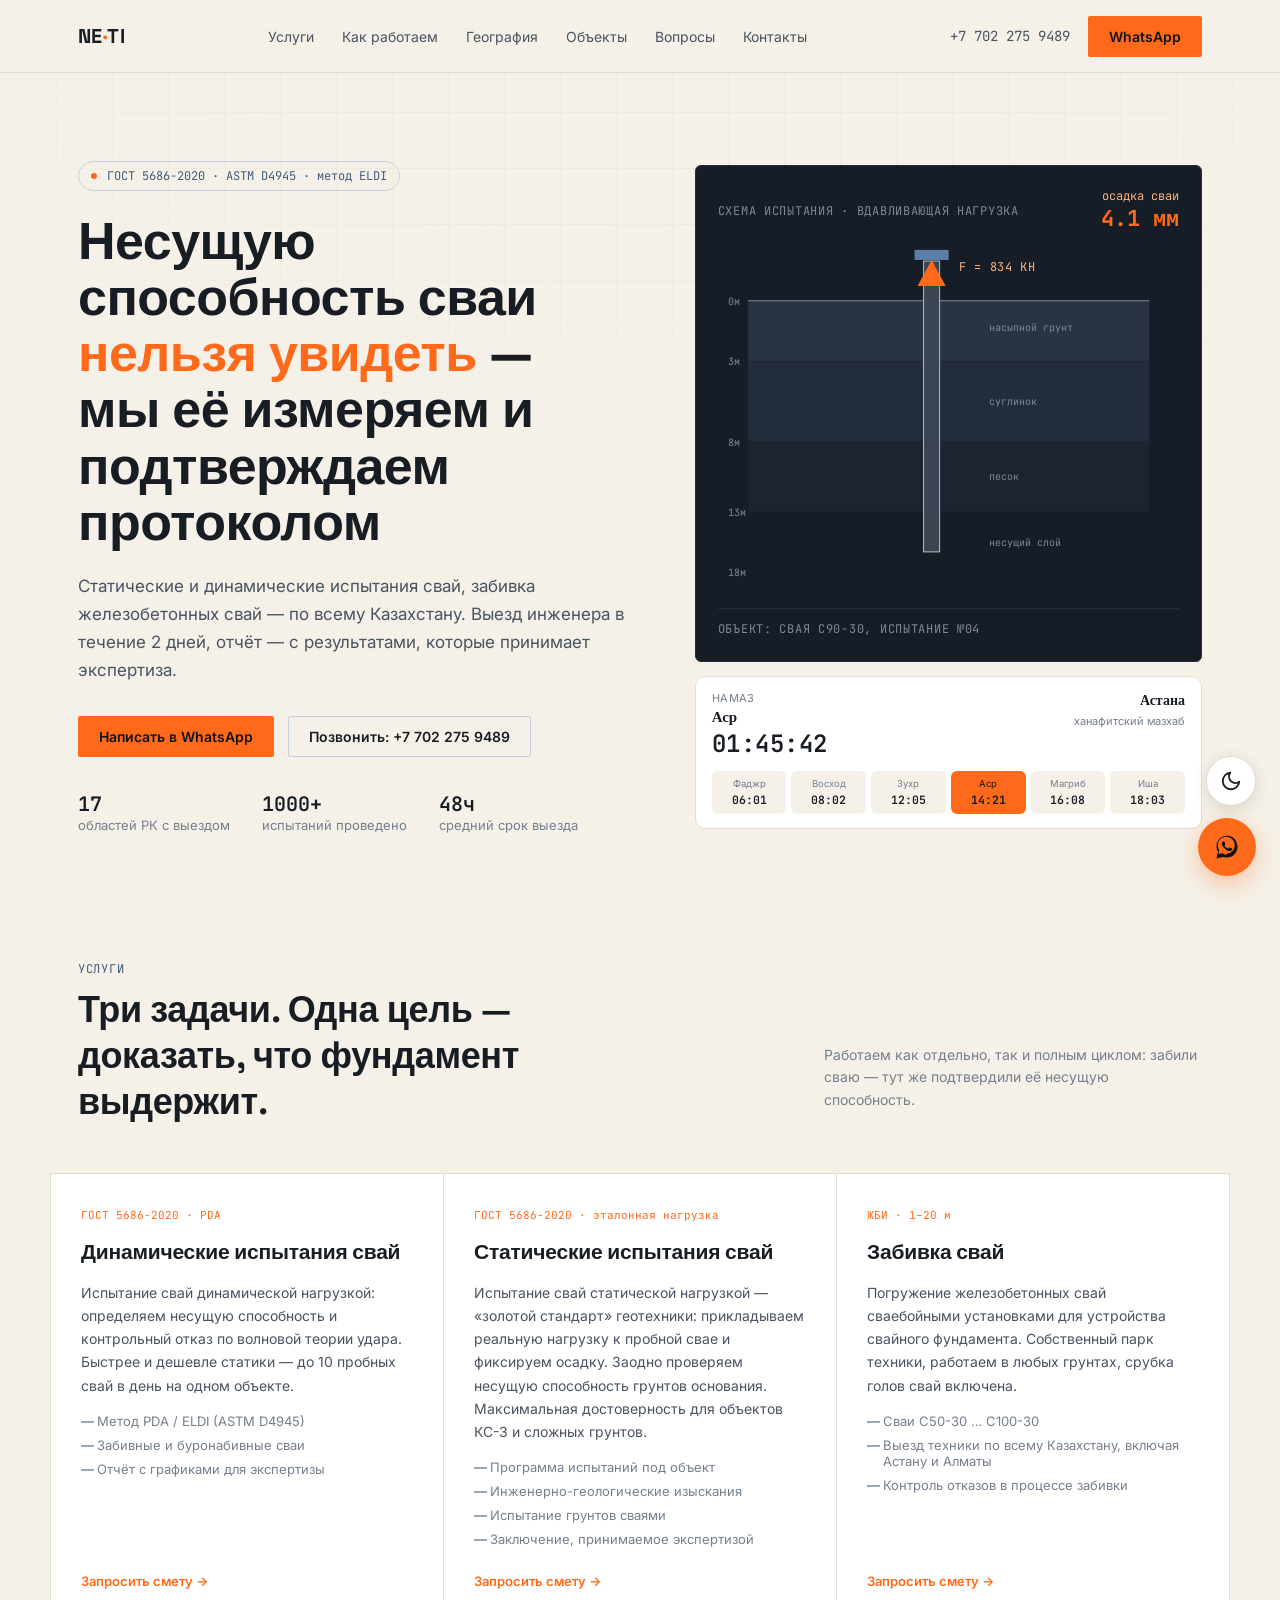
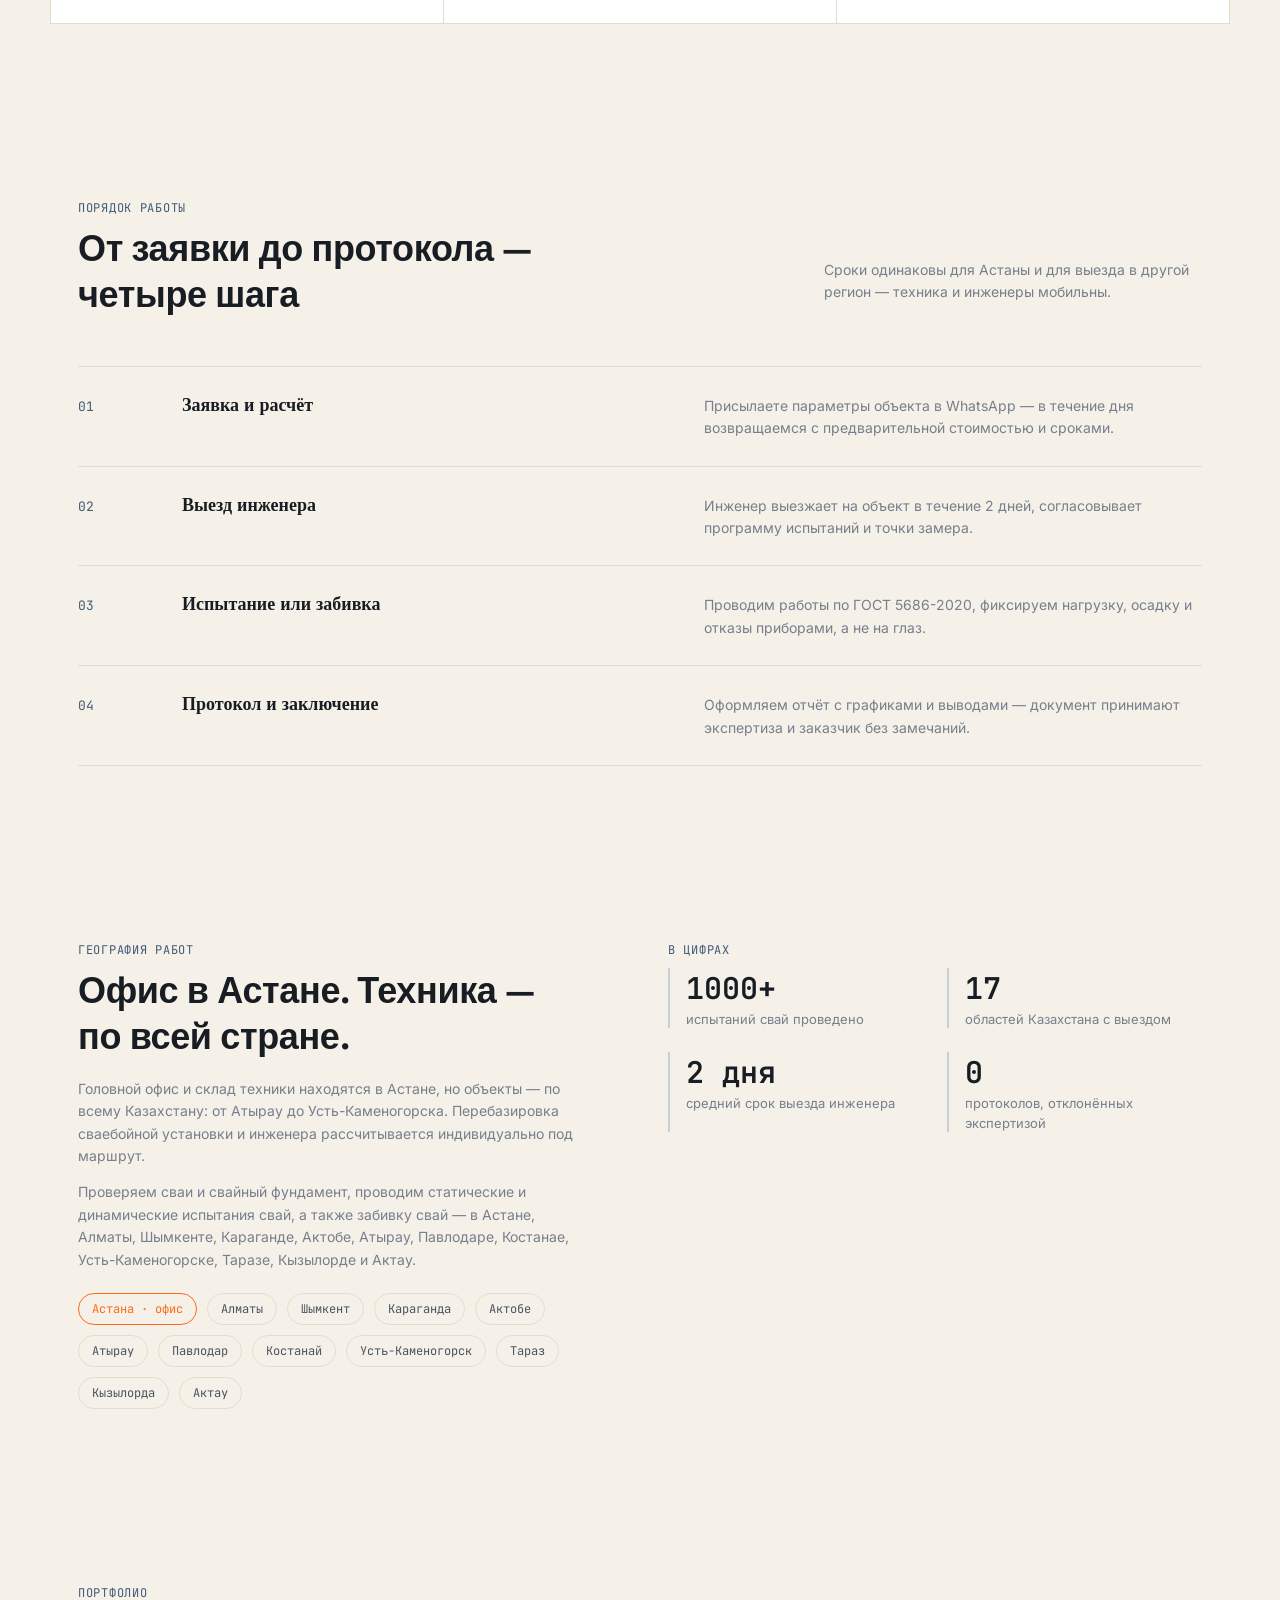
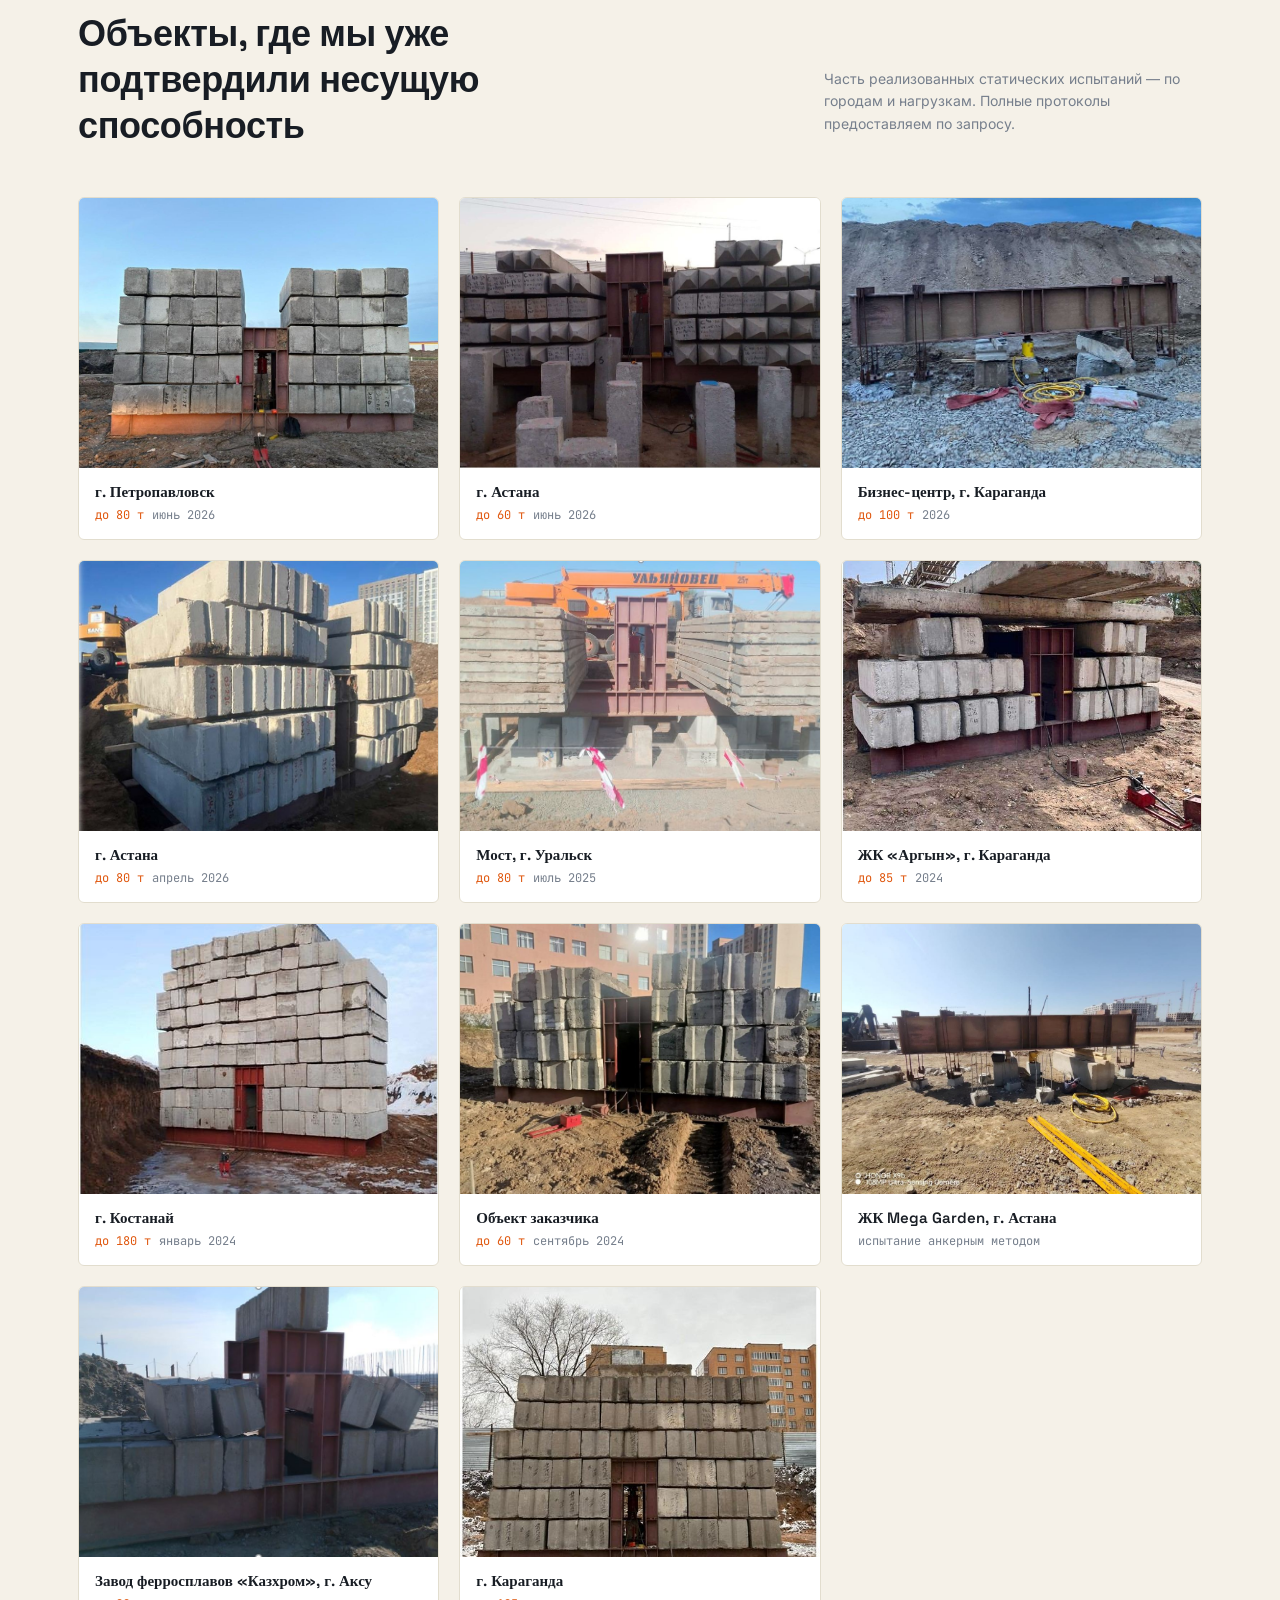
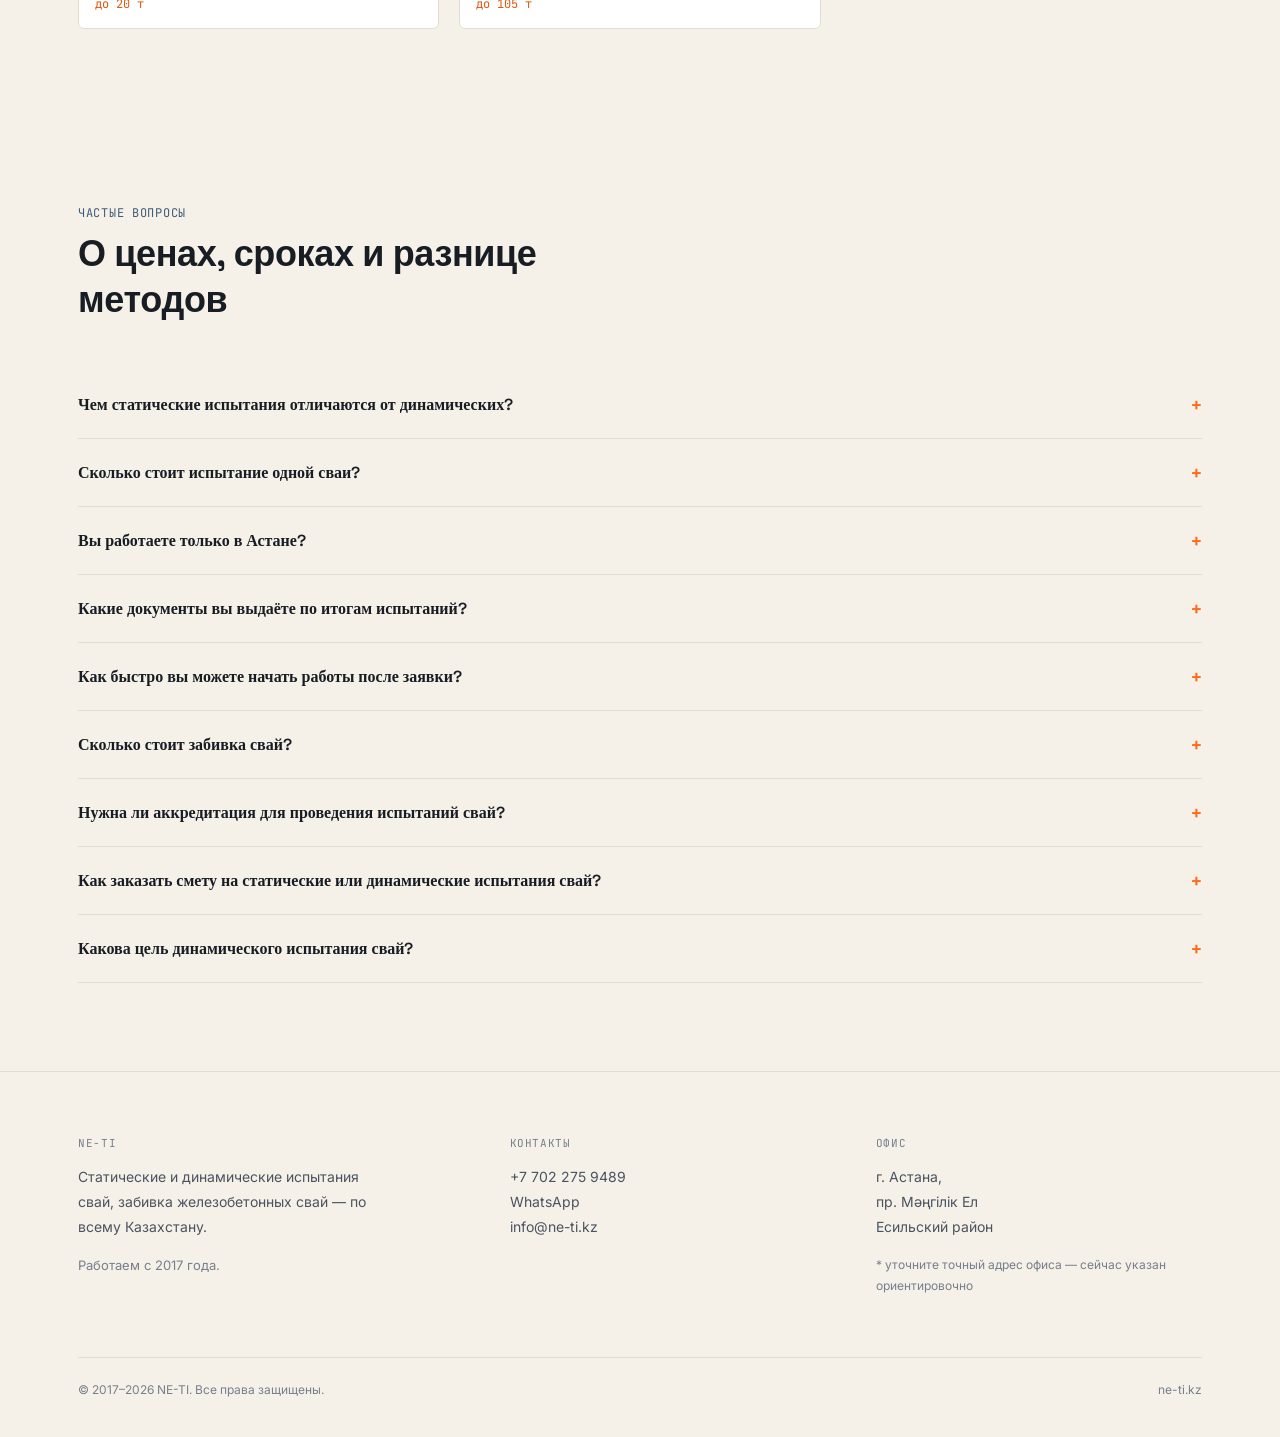
==== commit 517ce742: "Update index.html" ====
--- a/index.html
+++ b/index.html
@@ -2,14 +2,59 @@
 <html lang="ru">
 <head>
 <script>
-  // ставим тему до отрисовки, чтобы не было "мигания" при загрузке
+  // ставим тему до отрисовки — по фазе намаза (Магриб→Восход = тёмная), чтобы не было "мигания"
+  // ЕСЛИ пользователь переключал тему вручную — его выбор в приоритете, авторасчёт не трогаем
   (function(){
     try{
-      var saved = localStorage.getItem('ne-ti-theme');
-      var theme = saved || 'light';
+      if(localStorage.getItem('ne-ti-theme-manual') === '1'){
+        var savedManual = localStorage.getItem('ne-ti-theme');
+        document.documentElement.setAttribute('data-theme', savedManual || 'light');
+        return;
+      }
+    }catch(e){}
+    try{
+      var LAT = 51.1801, LNG = 71.4460, TZ = 5;
+      function julian(y,m,d){ if(m<=2){y-=1;m+=12;} var A=Math.floor(y/100),B=2-A+Math.floor(A/4);
+        return Math.floor(365.25*(y+4716))+Math.floor(30.6001*(m+1))+d+B-1524.5; }
+      function sunPos(jd){ var D=jd-2451545.0;
+        var g=((357.529+0.98560028*D)%360)*Math.PI/180;
+        var q=(280.459+0.98564736*D)%360;
+        var Ldeg=(q+1.915*Math.sin(g)+0.020*Math.sin(2*g))%360;
+        var L=Ldeg*Math.PI/180;
+        var e=(23.439-0.00000036*D)*Math.PI/180;
+        var RA=Math.atan2(Math.cos(e)*Math.sin(L),Math.cos(L))*180/Math.PI/15;
+        RA=((RA%24)+24)%24;
+        var decl=Math.asin(Math.sin(e)*Math.sin(L));
+        var eqt=q/15-RA; if(eqt>12)eqt-=24; if(eqt<-12)eqt+=24;
+        return {decl:decl, eqt:eqt}; }
+      function hourAngle(angleDeg,latDeg,decl){ var lat=latDeg*Math.PI/180, a=angleDeg*Math.PI/180;
+        var cosH=(Math.sin(a)-Math.sin(lat)*Math.sin(decl))/(Math.cos(lat)*Math.cos(decl));
+        cosH=Math.max(-1,Math.min(1,cosH));
+        return Math.acos(cosH)*180/Math.PI/15; }
+
+      var parts = new Intl.DateTimeFormat('en-CA', {timeZone:'Asia/Almaty', year:'numeric', month:'2-digit', day:'2-digit'}).format(new Date()).split('-');
+      var y=+parts[0], m=+parts[1], d=+parts[2];
+      var jd = julian(y,m,d) - TZ/24 + 0.5;
+      var sp = sunPos(jd);
+      var dhuhr = 12 + TZ - LNG/15 - sp.eqt;
+      var sunrise = dhuhr - hourAngle(-0.833, LAT, sp.decl);
+      var maghrib = dhuhr + hourAngle(-0.833, LAT, sp.decl);
+
+      var tp = new Intl.DateTimeFormat('en-GB', {timeZone:'Asia/Almaty', hour:'2-digit', minute:'2-digit', second:'2-digit', hour12:false}).formatToParts(new Date());
+      var get = function(t){ return parseInt(tp.find(function(p){return p.type===t;}).value, 10); };
+      var nowH = get('hour') + get('minute')/60 + get('second')/3600;
+
+      var isNight = (nowH >= maghrib) || (nowH < sunrise);
+      var theme = isNight ? 'dark' : 'light';
       document.documentElement.setAttribute('data-theme', theme);
+      try{ localStorage.setItem('ne-ti-theme', theme); }catch(e){}
     }catch(e){
-      document.documentElement.setAttribute('data-theme','light');
+      try{
+        var saved = localStorage.getItem('ne-ti-theme');
+        document.documentElement.setAttribute('data-theme', saved || 'light');
+      }catch(e2){
+        document.documentElement.setAttribute('data-theme','light');
+      }
     }
   })();
 </script>
@@ -348,6 +393,29 @@
   .pile-rod{stroke:var(--paper-dim);}
   .load-arrow{fill:var(--accent);}
 
+  /* prayer times widget — compact, Sajda-style */
+  .salah-card{
+    background:var(--bg-panel);border:1px solid var(--line);border-radius:10px;
+    padding:14px 16px;margin-top:14px;
+  }
+  .salah-top{display:flex;justify-content:space-between;align-items:flex-start;}
+  .salah-next-label{font-size:11px;color:var(--muted);text-transform:uppercase;letter-spacing:.04em;}
+  .salah-next-name{font-family:'Space Grotesk';font-weight:600;font-size:15px;color:var(--paper);margin-top:2px;}
+  .salah-timer{font-family:'JetBrains Mono';font-weight:600;font-size:24px;color:var(--paper);letter-spacing:.02em;margin-top:2px;}
+  .salah-city{text-align:right;}
+  .salah-city b{font-family:'Space Grotesk';font-size:14px;color:var(--paper);display:block;}
+  .salah-city span{font-size:11px;color:var(--muted);}
+  .salah-row{display:grid;grid-template-columns:repeat(6,1fr);gap:5px;margin-top:12px;}
+  .salah-chip{
+    background:var(--bg);border-radius:6px;padding:7px 2px;text-align:center;
+    transition:background .2s;
+  }
+  .salah-chip.active{background:var(--accent);}
+  .salah-chip.active .salah-chip-name,
+  .salah-chip.active .salah-chip-time{color:#10141a;}
+  .salah-chip-name{font-size:9.5px;color:var(--muted);display:block;}
+  .salah-chip-time{font-family:'JetBrains Mono';font-size:11.5px;font-weight:600;color:var(--paper);display:block;margin-top:3px;}
+
   /* section shell */
   section{position:relative;z-index:1;padding:88px 0;}
   .section-head{display:flex;justify-content:space-between;align-items:flex-end;gap:20px;margin-bottom:48px;flex-wrap:wrap;}
@@ -533,6 +601,7 @@
         </div>
       </div>
 
+      <div>
       <div class="diagram-card">
         <div class="diagram-head">
           <div class="diagram-title">Схема испытания · вдавливающая нагрузка</div>
@@ -570,6 +639,30 @@
         <div class="diagram-head" style="margin-top:6px;border-top:1px solid var(--line);padding-top:12px;">
           <span class="diagram-title">объект: свая С90-30, испытание №04</span>
         </div>
+      </div>
+
+      <!-- prayer times widget -->
+      <div class="salah-card" id="salahCard">
+        <div class="salah-top">
+          <div>
+            <div class="salah-next-label" id="salahNextLabel">Намаз</div>
+            <div class="salah-next-name" id="salahNextName">—</div>
+            <div class="salah-timer" id="salahTimer">--:--:--</div>
+          </div>
+          <div class="salah-city">
+            <b>Астана</b>
+            <span>ханафитский мазхаб</span>
+          </div>
+        </div>
+        <div class="salah-row" id="salahRow">
+          <div class="salah-chip" data-key="fajr"><span class="salah-chip-name">Фаджр</span><span class="salah-chip-time" id="tFajr">--:--</span></div>
+          <div class="salah-chip" data-key="sunrise"><span class="salah-chip-name">Восход</span><span class="salah-chip-time" id="tSunrise">--:--</span></div>
+          <div class="salah-chip" data-key="dhuhr"><span class="salah-chip-name">Зухр</span><span class="salah-chip-time" id="tDhuhr">--:--</span></div>
+          <div class="salah-chip" data-key="asr"><span class="salah-chip-name">Аср</span><span class="salah-chip-time" id="tAsr">--:--</span></div>
+          <div class="salah-chip" data-key="maghrib"><span class="salah-chip-name">Магриб</span><span class="salah-chip-time" id="tMaghrib">--:--</span></div>
+          <div class="salah-chip" data-key="isha"><span class="salah-chip-name">Иша</span><span class="salah-chip-time" id="tIsha">--:--</span></div>
+        </div>
+      </div>
       </div>
     </div>
   </section>
@@ -892,8 +985,148 @@
       const current = document.documentElement.getAttribute('data-theme') || 'light';
       const next = current === 'light' ? 'dark' : 'light';
       document.documentElement.setAttribute('data-theme', next);
-      try{ localStorage.setItem('ne-ti-theme', next); }catch(e){}
+      try{
+        localStorage.setItem('ne-ti-theme', next);
+        localStorage.setItem('ne-ti-theme-manual', '1'); // помечаем: выбор сделан руками, авторасчёт больше не трогает тему
+      }catch(e){}
     });
+  })();
+
+  // prayer times (namaz) — Astana, Hanafi asr, MWL angles — + auto light/dark theme by Maghrib/sunrise
+  (function(){
+    const LAT = 51.1801, LNG = 71.4460, TZ = 5; // Astana, Kazakhstan (single UTC+5 zone since 2024)
+    const FAJR_ANGLE = 18, ISHA_ANGLE = 17; // Muslim World League
+    const ASR_FACTOR = 2; // Hanafi madhhab
+
+    function julian(y, m, d){
+      if(m <= 2){ y -= 1; m += 12; }
+      const A = Math.floor(y/100), B = 2 - A + Math.floor(A/4);
+      return Math.floor(365.25*(y+4716)) + Math.floor(30.6001*(m+1)) + d + B - 1524.5;
+    }
+    function sunPos(jd){
+      const D = jd - 2451545.0;
+      const g = ((357.529 + 0.98560028*D) % 360) * Math.PI/180;
+      const q = (280.459 + 0.98564736*D) % 360;
+      const Ldeg = (q + 1.915*Math.sin(g) + 0.020*Math.sin(2*g)) % 360;
+      const L = Ldeg * Math.PI/180;
+      const e = (23.439 - 0.00000036*D) * Math.PI/180;
+      let RA = Math.atan2(Math.cos(e)*Math.sin(L), Math.cos(L)) * 180/Math.PI / 15;
+      RA = ((RA % 24) + 24) % 24;
+      const decl = Math.asin(Math.sin(e)*Math.sin(L));
+      let eqt = q/15 - RA;
+      if(eqt > 12) eqt -= 24;
+      if(eqt < -12) eqt += 24;
+      return { decl, eqt };
+    }
+    function hourAngle(angleDeg, latDeg, decl){
+      const lat = latDeg * Math.PI/180;
+      const a = angleDeg * Math.PI/180;
+      let cosH = (Math.sin(a) - Math.sin(lat)*Math.sin(decl)) / (Math.cos(lat)*Math.cos(decl));
+      cosH = Math.max(-1, Math.min(1, cosH));
+      return Math.acos(cosH) * 180/Math.PI / 15;
+    }
+    function asrAngle(factor, latDeg, decl){
+      const lat = latDeg * Math.PI/180;
+      const x = factor + Math.tan(Math.abs(lat - decl));
+      return Math.atan(1/x) * 180/Math.PI;
+    }
+    function calcTimesFor(date){
+      const jd = julian(date.getFullYear(), date.getMonth()+1, date.getDate()) - TZ/24 + 0.5;
+      const { decl, eqt } = sunPos(jd);
+      const dhuhr = 12 + TZ - LNG/15 - eqt;
+      const t = (angle) => hourAngle(angle, LAT, decl);
+      return {
+        fajr: dhuhr - t(-FAJR_ANGLE),
+        sunrise: dhuhr - t(-0.833),
+        dhuhr: dhuhr,
+        asr: dhuhr + t(asrAngle(ASR_FACTOR, LAT, decl)),
+        maghrib: dhuhr + t(-0.833),
+        isha: dhuhr + t(-ISHA_ANGLE)
+      };
+    }
+    function fmtHM(h){
+      h = ((h % 24) + 24) % 24;
+      let hh = Math.floor(h), mm = Math.round((h-hh)*60);
+      if(mm === 60){ hh += 1; mm = 0; }
+      hh = hh % 24;
+      return String(hh).padStart(2,'0') + ':' + String(mm).padStart(2,'0');
+    }
+
+    // current time in Astana civil time (Asia/Almaty = UTC+5, matches unified KZ time since 2024)
+    function nowInAstanaHours(){
+      const parts = new Intl.DateTimeFormat('en-GB', {
+        timeZone: 'Asia/Almaty', hour: '2-digit', minute: '2-digit', second: '2-digit', hour12: false
+      }).formatToParts(new Date());
+      const get = (t) => parseInt(parts.find(p=>p.type===t).value, 10);
+      return get('hour') + get('minute')/60 + get('second')/3600;
+    }
+    function astanaDate(){
+      const s = new Intl.DateTimeFormat('en-CA', { timeZone: 'Asia/Almaty', year:'numeric', month:'2-digit', day:'2-digit' }).format(new Date());
+      const [y,m,d] = s.split('-').map(Number);
+      return new Date(y, m-1, d);
+    }
+
+    const order = ['fajr','sunrise','dhuhr','asr','maghrib','isha'];
+    const names = { fajr:'Фаджр', sunrise:'Восход', dhuhr:'Зухр', asr:'Аср', maghrib:'Магриб', isha:'Иша' };
+    const ids = { fajr:'tFajr', sunrise:'tSunrise', dhuhr:'tDhuhr', asr:'tAsr', maghrib:'tMaghrib', isha:'tIsha' };
+
+    let lastAutoPhase = null;
+
+    function tick(){
+      const today = astanaDate();
+      const times = calcTimesFor(today);
+      const nowH = nowInAstanaHours();
+
+      // render chip times (once is enough, but cheap to redo)
+      order.forEach(k => {
+        const el = document.getElementById(ids[k]);
+        if(el) el.textContent = fmtHM(times[k]);
+      });
+
+      // find next prayer (skip "sunrise" as a namaz — it's a marker, not a salah)
+      const salahKeys = ['fajr','dhuhr','asr','maghrib','isha'];
+      let nextKey = null, nextVal = null;
+      for(const k of salahKeys){
+        if(times[k] > nowH){ nextKey = k; nextVal = times[k]; break; }
+      }
+      if(!nextKey){
+        // after Isha — next is tomorrow's Fajr
+        const tomorrow = new Date(today); tomorrow.setDate(tomorrow.getDate()+1);
+        const t2 = calcTimesFor(tomorrow);
+        nextKey = 'fajr'; nextVal = t2.fajr + 24;
+      }
+      const diff = nextVal - nowH; // hours
+      const totalSec = Math.max(0, Math.round(diff*3600));
+      const hh = Math.floor(totalSec/3600);
+      const mm = Math.floor((totalSec%3600)/60);
+      const ss = totalSec%60;
+      const timerEl = document.getElementById('salahTimer');
+      const nameEl = document.getElementById('salahNextName');
+      if(timerEl) timerEl.textContent = String(hh).padStart(2,'0')+':'+String(mm).padStart(2,'0')+':'+String(ss).padStart(2,'0');
+      if(nameEl) nameEl.textContent = names[nextKey];
+
+      // highlight active chip = next upcoming marker
+      document.querySelectorAll('.salah-chip').forEach(c=>{
+        c.classList.toggle('active', c.getAttribute('data-key') === nextKey);
+      });
+
+      // auto theme: dark from Maghrib to Sunrise, light from Sunrise to Maghrib
+      // но только если пользователь ни разу не переключал тему вручную
+      let isManual = false;
+      try{ isManual = localStorage.getItem('ne-ti-theme-manual') === '1'; }catch(e){}
+      if(!isManual){
+        const isNight = (nowH >= times.maghrib) || (nowH < times.sunrise);
+        const phase = isNight ? 'dark' : 'light';
+        if(phase !== lastAutoPhase){
+          document.documentElement.setAttribute('data-theme', phase);
+          try{ localStorage.setItem('ne-ti-theme', phase); }catch(e){}
+          lastAutoPhase = phase;
+        }
+      }
+    }
+
+    tick();
+    setInterval(tick, 1000);
   })();
 
   // portfolio lightbox — click a case photo to view it enlarged
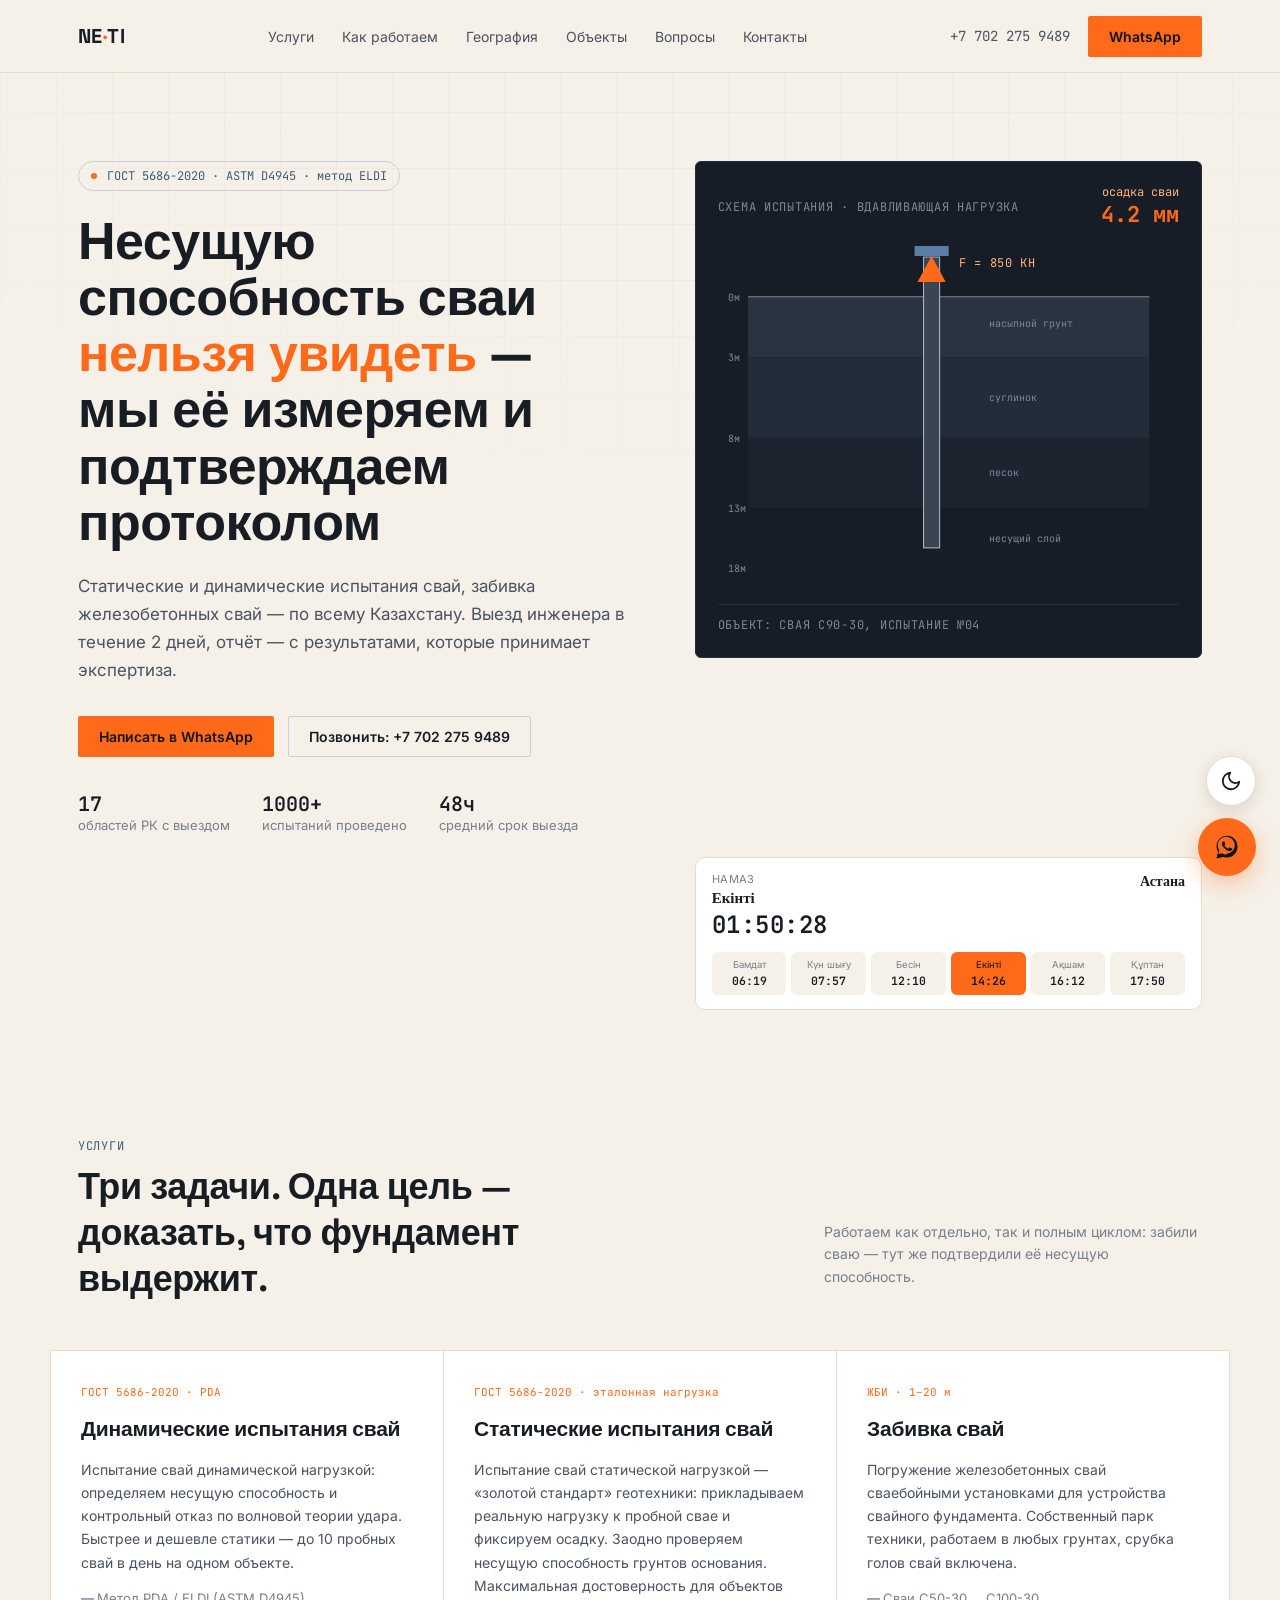
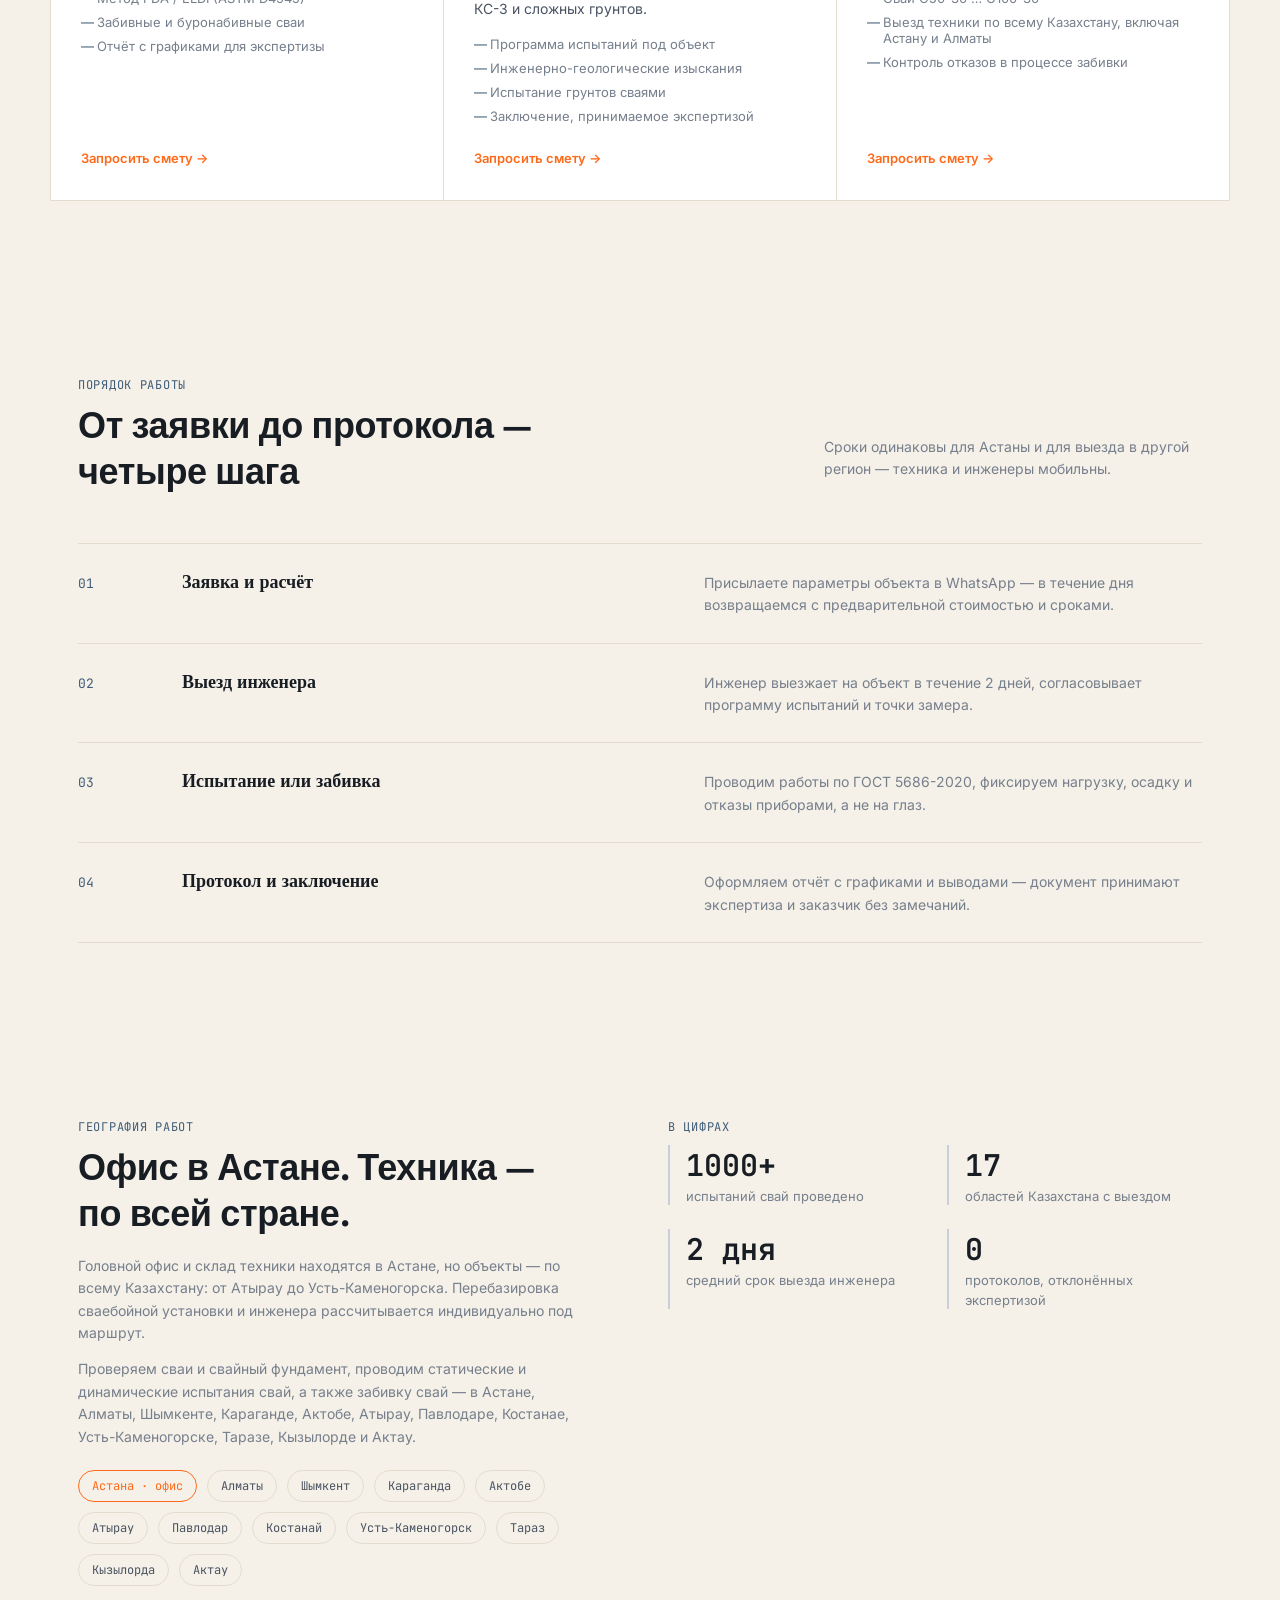
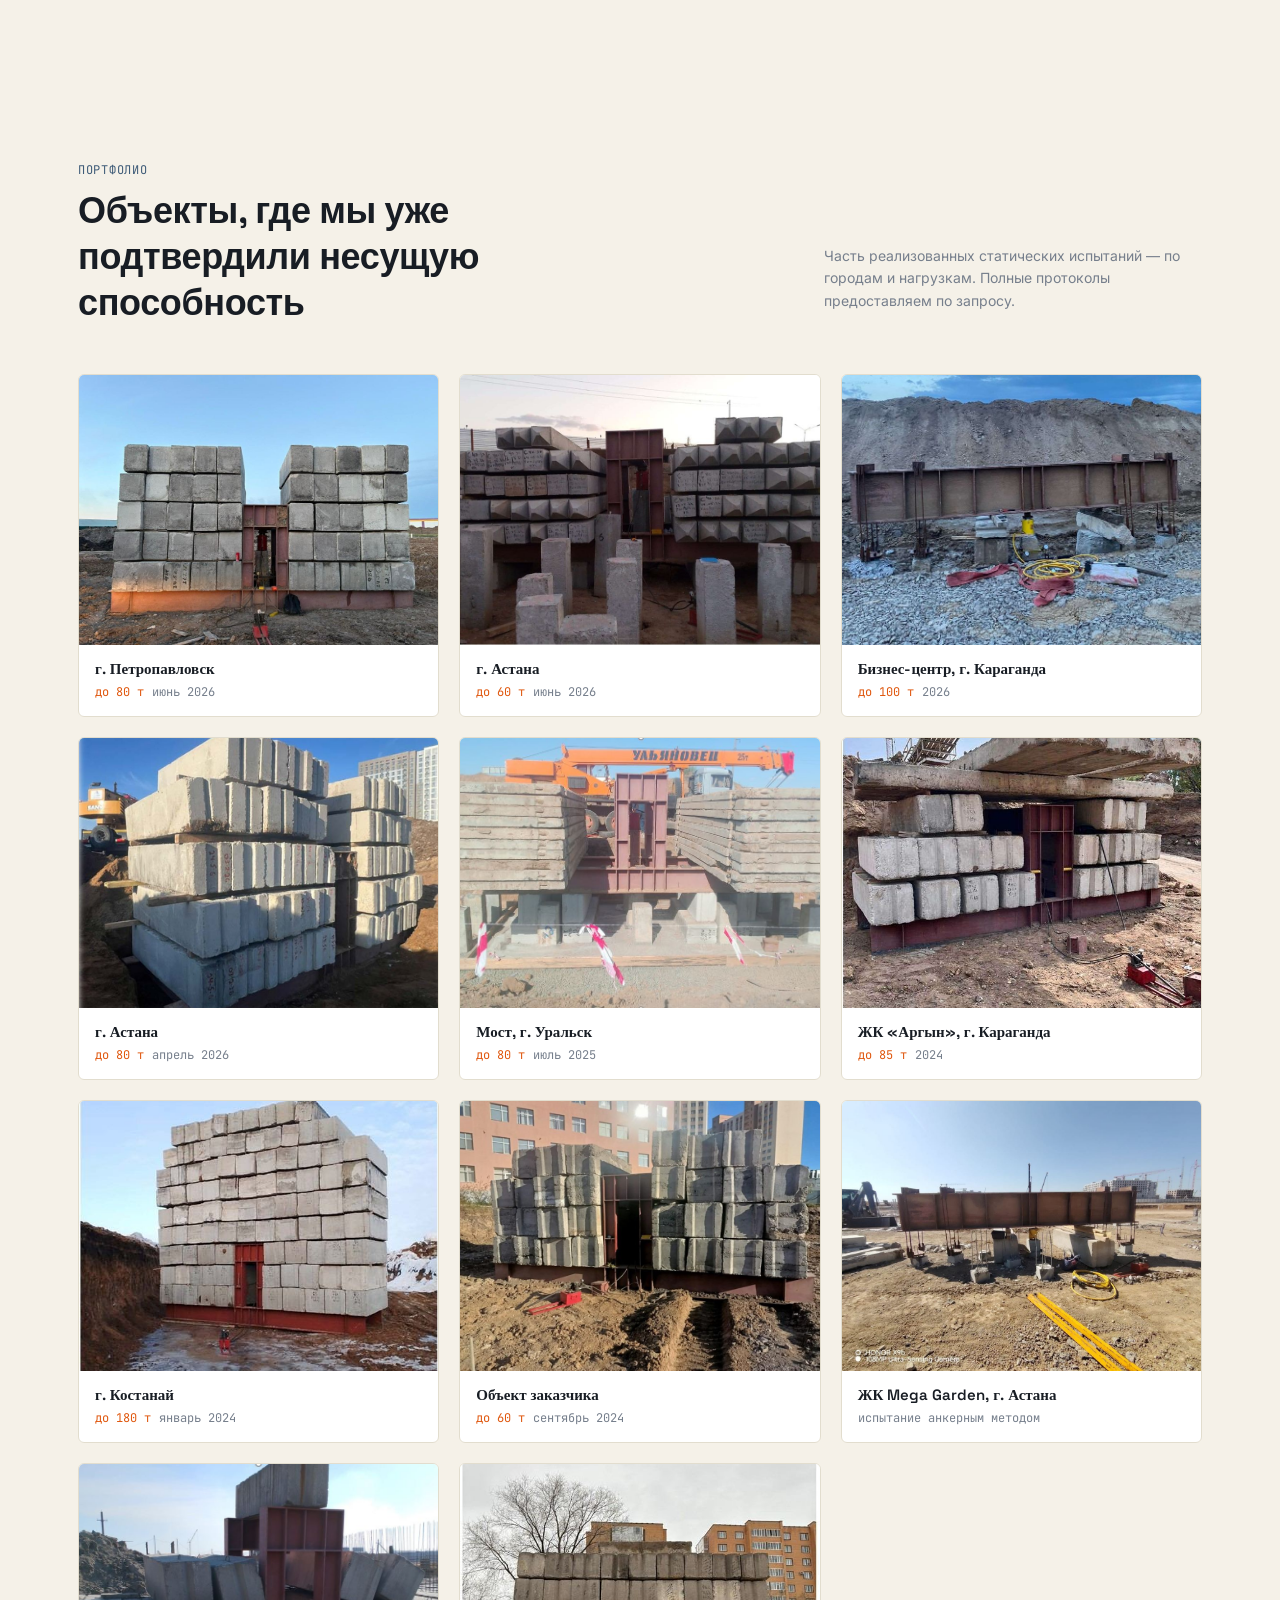
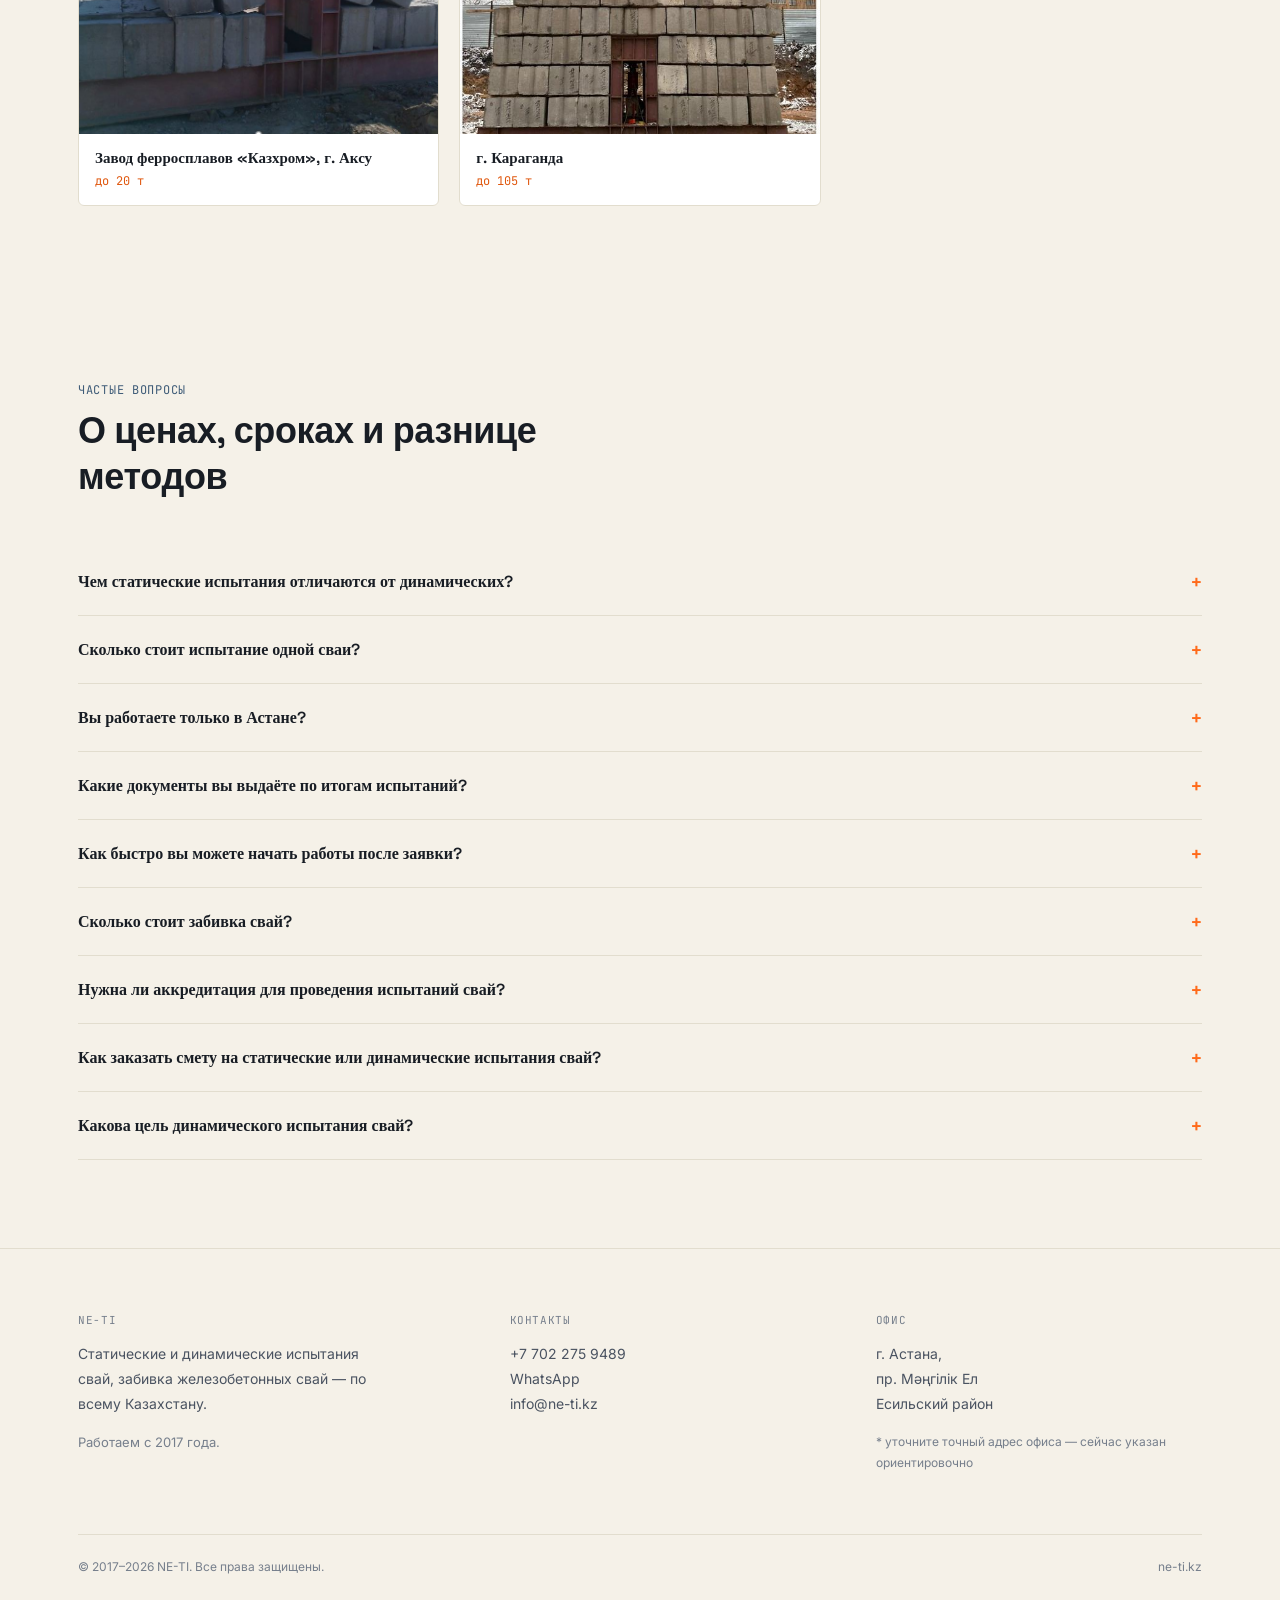
==== commit a67f696f: "Update index.html" ====
--- a/index.html
+++ b/index.html
@@ -37,8 +37,8 @@
       var jd = julian(y,m,d) - TZ/24 + 0.5;
       var sp = sunPos(jd);
       var dhuhr = 12 + TZ - LNG/15 - sp.eqt;
-      var sunrise = dhuhr - hourAngle(-0.833, LAT, sp.decl);
-      var maghrib = dhuhr + hourAngle(-0.833, LAT, sp.decl);
+      var sunrise = dhuhr - hourAngle(-0.833, LAT, sp.decl) - 5.2/60;
+      var maghrib = dhuhr + hourAngle(-0.833, LAT, sp.decl) + 4.35/60;
 
       var tp = new Intl.DateTimeFormat('en-GB', {timeZone:'Asia/Almaty', hour:'2-digit', minute:'2-digit', second:'2-digit', hour12:false}).formatToParts(new Date());
       var get = function(t){ return parseInt(tp.find(function(p){return p.type===t;}).value, 10); };
@@ -349,8 +349,26 @@
 
   /* hero */
   .hero{position:relative;z-index:1;padding:88px 0 40px;}
-  .hero-grid{display:grid;grid-template-columns:1.05fr .95fr;gap:56px;align-items:center;}
-  @media(max-width:980px){.hero-grid{grid-template-columns:1fr;gap:40px;}}
+  .hero-grid{
+    display:grid;
+    grid-template-columns:1.05fr .95fr;
+    grid-template-areas:
+      "text diagram"
+      "text salah";
+    gap:24px 56px;
+    align-items:start;
+  }
+  .hero-grid > .hero-text{align-self:center;}
+  @media(max-width:980px){
+    .hero-grid{
+      grid-template-columns:1fr;
+      grid-template-areas:
+        "salah"
+        "text"
+        "diagram";
+      gap:28px;
+    }
+  }
   .eyebrow{
     display:inline-flex;align-items:center;gap:10px;
     font-family:'JetBrains Mono';font-size:12px;color:var(--steel);
@@ -396,7 +414,7 @@
   /* prayer times widget — compact, Sajda-style */
   .salah-card{
     background:var(--bg-panel);border:1px solid var(--line);border-radius:10px;
-    padding:14px 16px;margin-top:14px;
+    padding:14px 16px;
   }
   .salah-top{display:flex;justify-content:space-between;align-items:flex-start;}
   .salah-next-label{font-size:11px;color:var(--muted);text-transform:uppercase;letter-spacing:.04em;}
@@ -586,7 +604,7 @@
   <!-- HERO -->
   <section class="hero">
     <div class="wrap hero-grid">
-      <div>
+      <div class="hero-text">
         <div class="eyebrow"><span class="pulse"></span> ГОСТ 5686-2020 · ASTM D4945 · метод ELDI</div>
         <h1>Несущую способность сваи <em>нельзя увидеть</em> —<br>мы её измеряем и подтверждаем протоколом</h1>
         <p class="hero-sub">Статические и динамические испытания свай, забивка железобетонных свай — по всему Казахстану. Выезд инженера в течение 2 дней, отчёт — с результатами, которые принимает экспертиза.</p>
@@ -601,8 +619,7 @@
         </div>
       </div>
 
-      <div>
-      <div class="diagram-card">
+      <div class="diagram-card" style="grid-area:diagram;">
         <div class="diagram-head">
           <div class="diagram-title">Схема испытания · вдавливающая нагрузка</div>
           <div class="diagram-readout">осадка сваи <b id="settleVal">0.0 мм</b></div>
@@ -642,7 +659,7 @@
       </div>
 
       <!-- prayer times widget -->
-      <div class="salah-card" id="salahCard">
+      <div class="salah-card" id="salahCard" style="grid-area:salah;">
         <div class="salah-top">
           <div>
             <div class="salah-next-label" id="salahNextLabel">Намаз</div>
@@ -651,18 +668,16 @@
           </div>
           <div class="salah-city">
             <b>Астана</b>
-            <span>ханафитский мазхаб</span>
           </div>
         </div>
         <div class="salah-row" id="salahRow">
-          <div class="salah-chip" data-key="fajr"><span class="salah-chip-name">Фаджр</span><span class="salah-chip-time" id="tFajr">--:--</span></div>
-          <div class="salah-chip" data-key="sunrise"><span class="salah-chip-name">Восход</span><span class="salah-chip-time" id="tSunrise">--:--</span></div>
-          <div class="salah-chip" data-key="dhuhr"><span class="salah-chip-name">Зухр</span><span class="salah-chip-time" id="tDhuhr">--:--</span></div>
-          <div class="salah-chip" data-key="asr"><span class="salah-chip-name">Аср</span><span class="salah-chip-time" id="tAsr">--:--</span></div>
-          <div class="salah-chip" data-key="maghrib"><span class="salah-chip-name">Магриб</span><span class="salah-chip-time" id="tMaghrib">--:--</span></div>
-          <div class="salah-chip" data-key="isha"><span class="salah-chip-name">Иша</span><span class="salah-chip-time" id="tIsha">--:--</span></div>
-        </div>
-      </div>
+          <div class="salah-chip" data-key="fajr"><span class="salah-chip-name">Бамдат</span><span class="salah-chip-time" id="tFajr">--:--</span></div>
+          <div class="salah-chip" data-key="sunrise"><span class="salah-chip-name">Күн шығу</span><span class="salah-chip-time" id="tSunrise">--:--</span></div>
+          <div class="salah-chip" data-key="dhuhr"><span class="salah-chip-name">Бесін</span><span class="salah-chip-time" id="tDhuhr">--:--</span></div>
+          <div class="salah-chip" data-key="asr"><span class="salah-chip-name">Екінті</span><span class="salah-chip-time" id="tAsr">--:--</span></div>
+          <div class="salah-chip" data-key="maghrib"><span class="salah-chip-name">Ақшам</span><span class="salah-chip-time" id="tMaghrib">--:--</span></div>
+          <div class="salah-chip" data-key="isha"><span class="salah-chip-name">Құптан</span><span class="salah-chip-time" id="tIsha">--:--</span></div>
+        </div>
       </div>
     </div>
   </section>
@@ -995,8 +1010,10 @@
   // prayer times (namaz) — Astana, Hanafi asr, MWL angles — + auto light/dark theme by Maghrib/sunrise
   (function(){
     const LAT = 51.1801, LNG = 71.4460, TZ = 5; // Astana, Kazakhstan (single UTC+5 zone since 2024)
-    const FAJR_ANGLE = 18, ISHA_ANGLE = 17; // Muslim World League
+    // Углы и поправки калиброваны по таблице azan.kz (ханафитский мазхаб, г. Астана) — расхождение < 2 минут
+    const FAJR_ANGLE = 15, ISHA_ANGLE = 15;
     const ASR_FACTOR = 2; // Hanafi madhhab
+    const IHTIYAT = { fajr: -1.2, sunrise: -5.2, dhuhr: 5.0, asr: 4.9, maghrib: 4.35, isha: 0.0 }; // минуты, поправка безопасности как у azan.kz
 
     function julian(y, m, d){
       if(m <= 2){ y -= 1; m += 12; }
@@ -1036,12 +1053,12 @@
       const dhuhr = 12 + TZ - LNG/15 - eqt;
       const t = (angle) => hourAngle(angle, LAT, decl);
       return {
-        fajr: dhuhr - t(-FAJR_ANGLE),
-        sunrise: dhuhr - t(-0.833),
-        dhuhr: dhuhr,
-        asr: dhuhr + t(asrAngle(ASR_FACTOR, LAT, decl)),
-        maghrib: dhuhr + t(-0.833),
-        isha: dhuhr + t(-ISHA_ANGLE)
+        fajr: dhuhr - t(-FAJR_ANGLE) + IHTIYAT.fajr/60,
+        sunrise: dhuhr - t(-0.833) + IHTIYAT.sunrise/60,
+        dhuhr: dhuhr + IHTIYAT.dhuhr/60,
+        asr: dhuhr + t(asrAngle(ASR_FACTOR, LAT, decl)) + IHTIYAT.asr/60,
+        maghrib: dhuhr + t(-0.833) + IHTIYAT.maghrib/60,
+        isha: dhuhr + t(-ISHA_ANGLE) + IHTIYAT.isha/60
       };
     }
     function fmtHM(h){
@@ -1067,7 +1084,7 @@
     }
 
     const order = ['fajr','sunrise','dhuhr','asr','maghrib','isha'];
-    const names = { fajr:'Фаджр', sunrise:'Восход', dhuhr:'Зухр', asr:'Аср', maghrib:'Магриб', isha:'Иша' };
+    const names = { fajr:'Бамдат', sunrise:'Күн шығу', dhuhr:'Бесін', asr:'Екінті', maghrib:'Ақшам', isha:'Құптан' };
     const ids = { fajr:'tFajr', sunrise:'tSunrise', dhuhr:'tDhuhr', asr:'tAsr', maghrib:'tMaghrib', isha:'tIsha' };
 
     let lastAutoPhase = null;
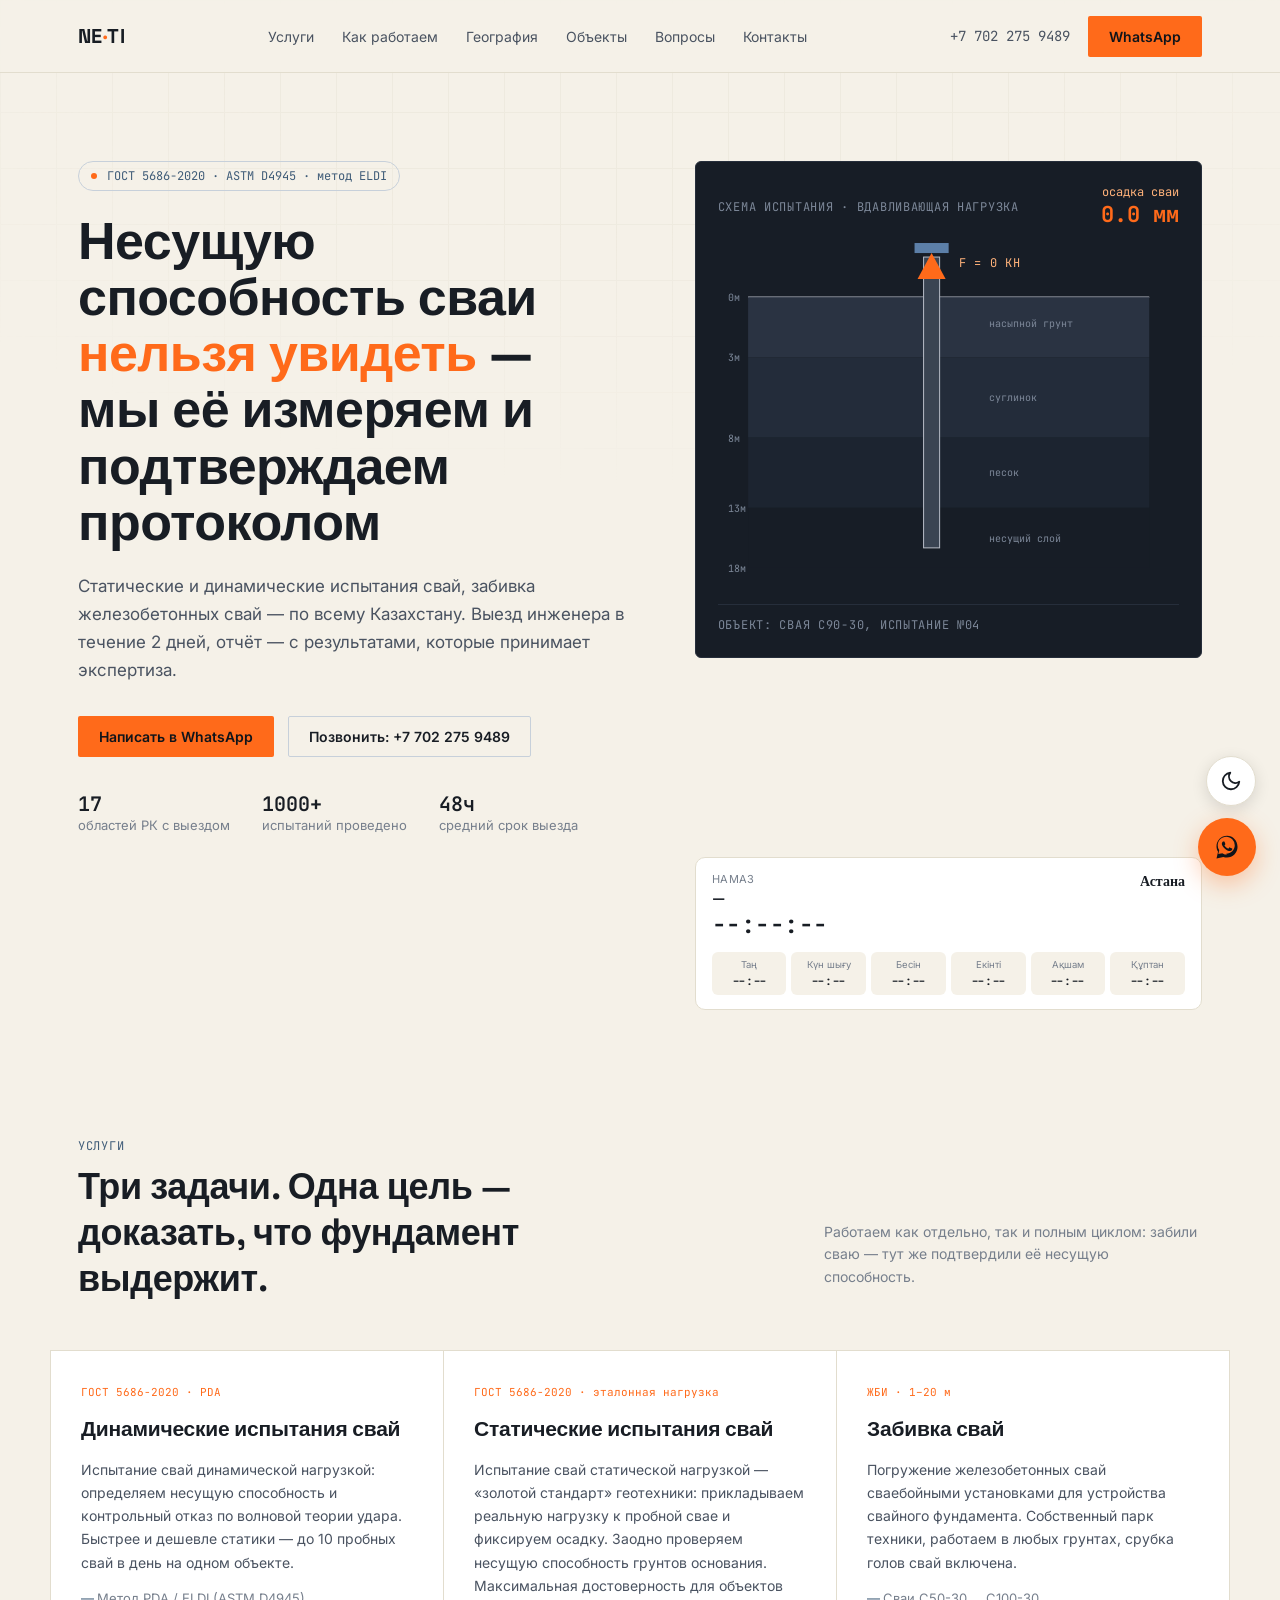
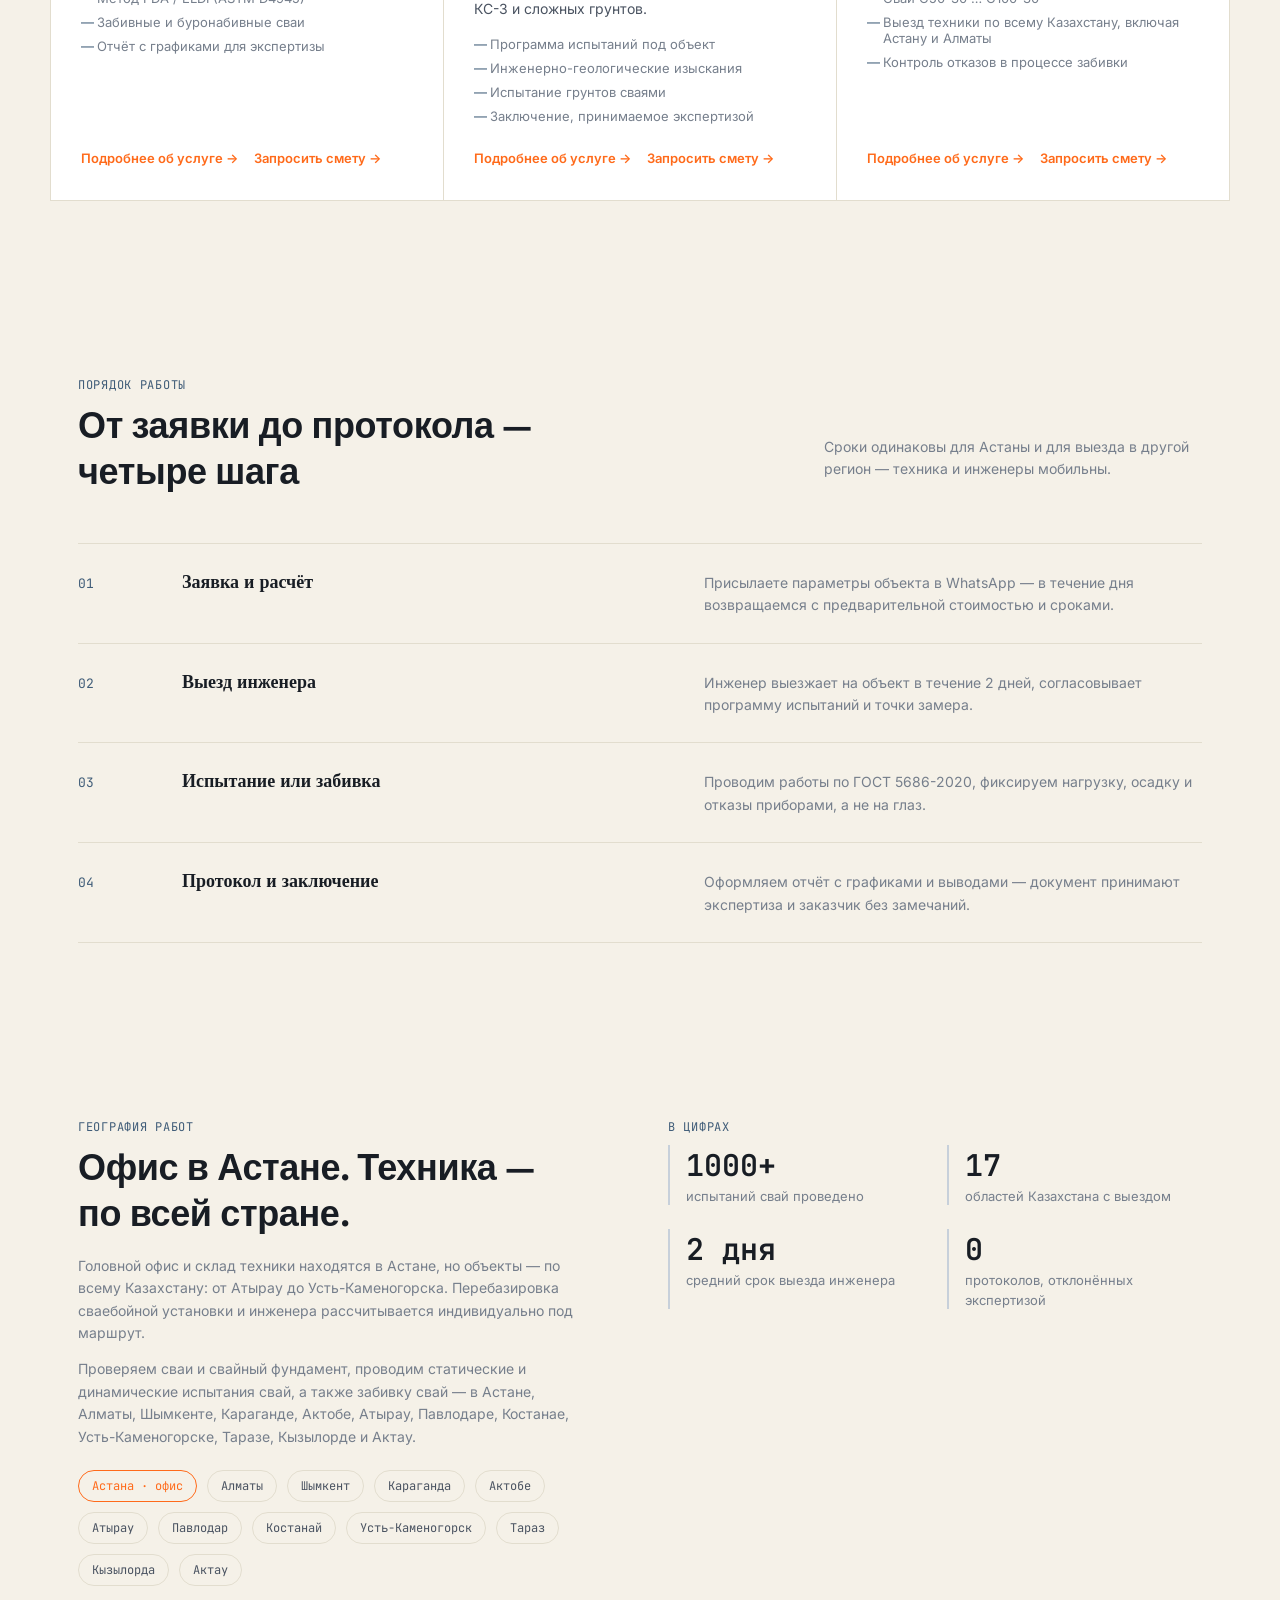
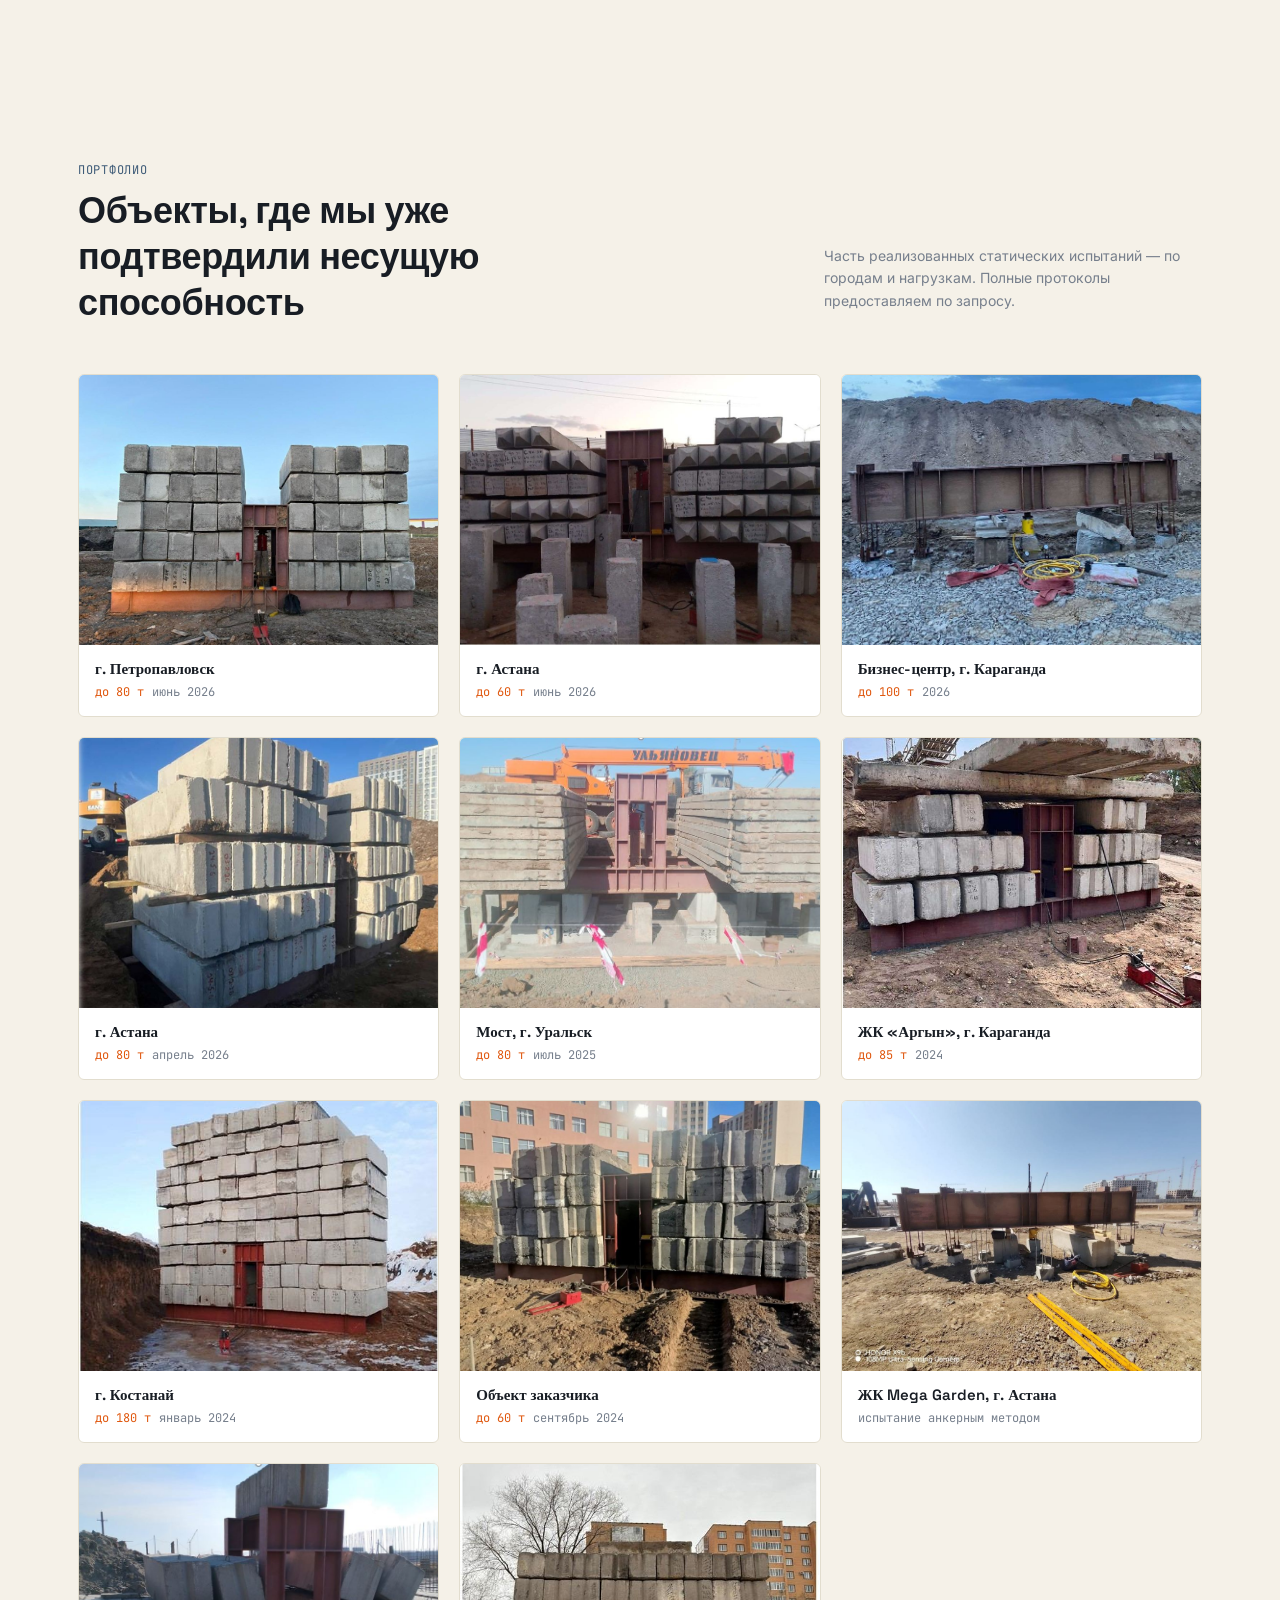
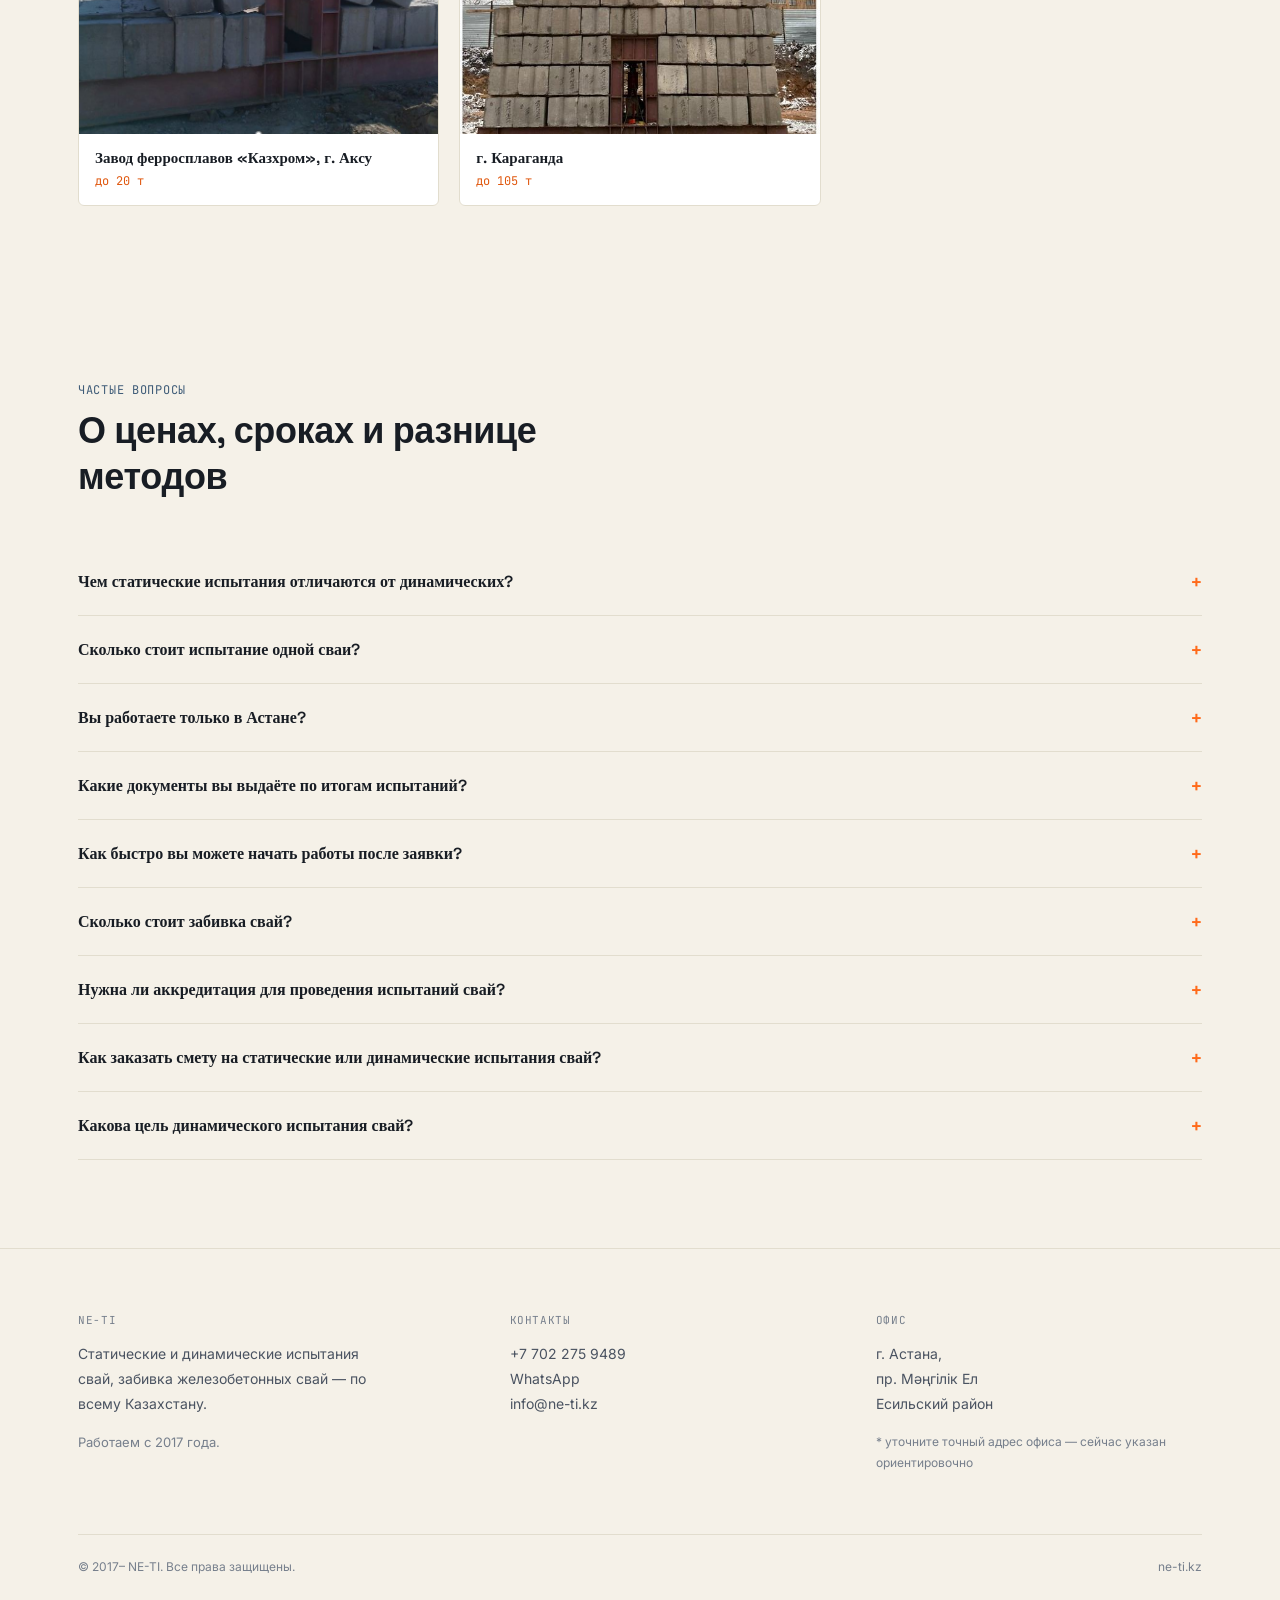
==== commit 687c2a81: "Add files via upload" ====
--- a/index.html
+++ b/index.html
@@ -1,63 +1,7 @@
 <!DOCTYPE html>
 <html lang="ru">
 <head>
-<script>
-  // ставим тему до отрисовки — по фазе намаза (Магриб→Восход = тёмная), чтобы не было "мигания"
-  // ЕСЛИ пользователь переключал тему вручную — его выбор в приоритете, авторасчёт не трогаем
-  (function(){
-    try{
-      if(localStorage.getItem('ne-ti-theme-manual') === '1'){
-        var savedManual = localStorage.getItem('ne-ti-theme');
-        document.documentElement.setAttribute('data-theme', savedManual || 'light');
-        return;
-      }
-    }catch(e){}
-    try{
-      var LAT = 51.1801, LNG = 71.4460, TZ = 5;
-      function julian(y,m,d){ if(m<=2){y-=1;m+=12;} var A=Math.floor(y/100),B=2-A+Math.floor(A/4);
-        return Math.floor(365.25*(y+4716))+Math.floor(30.6001*(m+1))+d+B-1524.5; }
-      function sunPos(jd){ var D=jd-2451545.0;
-        var g=((357.529+0.98560028*D)%360)*Math.PI/180;
-        var q=(280.459+0.98564736*D)%360;
-        var Ldeg=(q+1.915*Math.sin(g)+0.020*Math.sin(2*g))%360;
-        var L=Ldeg*Math.PI/180;
-        var e=(23.439-0.00000036*D)*Math.PI/180;
-        var RA=Math.atan2(Math.cos(e)*Math.sin(L),Math.cos(L))*180/Math.PI/15;
-        RA=((RA%24)+24)%24;
-        var decl=Math.asin(Math.sin(e)*Math.sin(L));
-        var eqt=q/15-RA; if(eqt>12)eqt-=24; if(eqt<-12)eqt+=24;
-        return {decl:decl, eqt:eqt}; }
-      function hourAngle(angleDeg,latDeg,decl){ var lat=latDeg*Math.PI/180, a=angleDeg*Math.PI/180;
-        var cosH=(Math.sin(a)-Math.sin(lat)*Math.sin(decl))/(Math.cos(lat)*Math.cos(decl));
-        cosH=Math.max(-1,Math.min(1,cosH));
-        return Math.acos(cosH)*180/Math.PI/15; }
-
-      var parts = new Intl.DateTimeFormat('en-CA', {timeZone:'Asia/Almaty', year:'numeric', month:'2-digit', day:'2-digit'}).format(new Date()).split('-');
-      var y=+parts[0], m=+parts[1], d=+parts[2];
-      var jd = julian(y,m,d) - TZ/24 + 0.5;
-      var sp = sunPos(jd);
-      var dhuhr = 12 + TZ - LNG/15 - sp.eqt;
-      var sunrise = dhuhr - hourAngle(-0.833, LAT, sp.decl) - 5.2/60;
-      var maghrib = dhuhr + hourAngle(-0.833, LAT, sp.decl) + 4.35/60;
-
-      var tp = new Intl.DateTimeFormat('en-GB', {timeZone:'Asia/Almaty', hour:'2-digit', minute:'2-digit', second:'2-digit', hour12:false}).formatToParts(new Date());
-      var get = function(t){ return parseInt(tp.find(function(p){return p.type===t;}).value, 10); };
-      var nowH = get('hour') + get('minute')/60 + get('second')/3600;
-
-      var isNight = (nowH >= maghrib) || (nowH < sunrise);
-      var theme = isNight ? 'dark' : 'light';
-      document.documentElement.setAttribute('data-theme', theme);
-      try{ localStorage.setItem('ne-ti-theme', theme); }catch(e){}
-    }catch(e){
-      try{
-        var saved = localStorage.getItem('ne-ti-theme');
-        document.documentElement.setAttribute('data-theme', saved || 'light');
-      }catch(e2){
-        document.documentElement.setAttribute('data-theme','light');
-      }
-    }
-  })();
-</script>
+<script src="/js/theme-init.js"></script>
 <meta charset="UTF-8">
 <meta name="viewport" content="width=device-width, initial-scale=1.0">
 <title>NE-TI — испытания свай и забивка свай в Казахстане: Астана, Алматы, Караганда и др.</title>
@@ -65,10 +9,10 @@
 <meta name="keywords" content="статические испытания свай, динамические испытания свай, статические и динамические испытания свай, испытание свай статической нагрузкой, испытание свай динамической нагрузкой, статические испытания свай смета, динамическое испытание свай смета, пробные сваи, испытание грунтов сваями, свайный фундамент, свайный фундамент Алматы, сваи Астана, забивка свай Астана, забивка свай, испытания свай Казахстан, несущая способность сваи, ГОСТ 5686-2020, метод PDA ELDI, сваебойные работы">
 <link rel="canonical" href="https://ne-ti.kz/">
 
-<link rel="icon" href="images/favicon.ico" sizes="any">
-<link rel="icon" type="image/png" sizes="32x32" href="images/favicon-32.png">
-<link rel="icon" type="image/png" sizes="192x192" href="images/favicon-192.png">
-<link rel="apple-touch-icon" sizes="180x180" href="images/apple-touch-icon.png">
+<link rel="icon" href="/images/favicon.ico" sizes="any">
+<link rel="icon" type="image/png" sizes="32x32" href="/images/favicon-32.png">
+<link rel="icon" type="image/png" sizes="192x192" href="/images/favicon-192.png">
+<link rel="apple-touch-icon" sizes="180x180" href="/images/apple-touch-icon.png">
 <meta name="theme-color" content="#10141a">
 
 <meta property="og:type" content="website">
@@ -249,332 +193,7 @@
 }
 </script>
 
-<style>
-  :root,
-  html[data-theme="light"]{
-    --bg:#f5f1e8;
-    --bg-panel:#ffffff;
-    --bg-panel-2:#faf7ef;
-    --line:#e2ddce;
-    --steel:#3f5c78;
-    --steel-dim:#c7d0da;
-    --accent:#ff6a1a;
-    --accent-dim:#e0580f;
-    --paper:#181d24;
-    --paper-dim:#4a5361;
-    --muted:#767f8c;
-    --mono-num:#c14e14;
-    --bg-header:rgba(245,241,232,.86);
-    --radius:2px;
-    --maxw:1180px;
-  }
-  html[data-theme="dark"]{
-    --bg:#10141a;
-    --bg-panel:#171d26;
-    --bg-panel-2:#1c2430;
-    --line:#262e3b;
-    --steel:#5c7fa8;
-    --steel-dim:#3a4a5e;
-    --accent:#ff6a1a;
-    --accent-dim:#c9531a;
-    --paper:#eae7de;
-    --paper-dim:#b7bcc6;
-    --muted:#7c8798;
-    --mono-num:#ffb27a;
-    --bg-header:rgba(16,20,26,.86);
-  }
-  *{box-sizing:border-box;}
-  html{scroll-behavior:smooth;}
-  body{
-    margin:0;
-    background:var(--bg);
-    color:var(--paper);
-    font-family:'Inter',sans-serif;
-    -webkit-font-smoothing:antialiased;
-    overflow-x:hidden;
-    transition:background .25s ease, color .25s ease;
-  }
-  h1,h2,h3,.disp{
-    font-family:'Space Grotesk',sans-serif;
-    color:var(--paper);
-    letter-spacing:-0.01em;
-    margin:0;
-  }
-  .mono{font-family:'JetBrains Mono',monospace;}
-  a{color:inherit;}
-  .wrap{max-width:var(--maxw);margin:0 auto;padding:0 28px;}
-  img,svg{display:block;max-width:100%;}
-  ::selection{background:var(--accent);color:#10141a;}
-
-  /* subtle blueprint grid background */
-  .grid-bg{
-    position:fixed;inset:0;z-index:0;pointer-events:none;
-    background-image:
-      linear-gradient(var(--line) 1px, transparent 1px),
-      linear-gradient(90deg, var(--line) 1px, transparent 1px);
-    background-size:56px 56px;
-    opacity:.35;
-    mask-image:radial-gradient(ellipse 80% 60% at 50% 0%, #000 40%, transparent 90%);
-  }
-
-  /* header */
-  header{
-    position:sticky;top:0;z-index:50;
-    background:var(--bg-header);
-    backdrop-filter:blur(10px);
-    border-bottom:1px solid var(--line);
-  }
-  .nav{display:flex;align-items:center;justify-content:space-between;height:72px;}
-  .logo{font-family:'Space Grotesk';font-weight:700;font-size:20px;letter-spacing:.02em;display:flex;align-items:center;gap:10px;text-decoration:none;cursor:pointer;}
-  .logo .dot{color:var(--accent);}
-  .navlinks{display:flex;gap:28px;font-size:14px;color:var(--paper-dim);}
-  .navlinks a{text-decoration:none;transition:color .15s;}
-  .navlinks a:hover{color:var(--paper);}
-  .nav-right{display:flex;align-items:center;gap:18px;}
-  .phone-link{font-family:'JetBrains Mono';font-size:14px;color:var(--paper-dim);text-decoration:none;white-space:nowrap;}
-  .btn{
-    display:inline-flex;align-items:center;gap:8px;
-    padding:11px 20px;border-radius:var(--radius);
-    font-size:14px;font-weight:600;text-decoration:none;
-    border:1px solid transparent;cursor:pointer;
-    transition:transform .15s ease, background .15s ease, border-color .15s ease;
-    white-space:nowrap;
-  }
-  .btn-accent{background:var(--accent);color:#10141a;}
-  .btn-accent:hover{background:#ff7d3a;transform:translateY(-1px);}
-  .btn-ghost{background:transparent;color:var(--paper);border-color:var(--steel-dim);}
-  .btn-ghost:hover{border-color:var(--steel);}
-  .navlinks-hide{display:none;}
-  @media(max-width:880px){.navlinks{display:none;} .phone-link{display:none;}}
-
-  /* hero */
-  .hero{position:relative;z-index:1;padding:88px 0 40px;}
-  .hero-grid{
-    display:grid;
-    grid-template-columns:1.05fr .95fr;
-    grid-template-areas:
-      "text diagram"
-      "text salah";
-    gap:24px 56px;
-    align-items:start;
-  }
-  .hero-grid > .hero-text{align-self:center;}
-  @media(max-width:980px){
-    .hero-grid{
-      grid-template-columns:1fr;
-      grid-template-areas:
-        "salah"
-        "text"
-        "diagram";
-      gap:28px;
-    }
-  }
-  .eyebrow{
-    display:inline-flex;align-items:center;gap:10px;
-    font-family:'JetBrains Mono';font-size:12px;color:var(--steel);
-    border:1px solid var(--steel-dim);padding:6px 12px;border-radius:20px;
-    margin-bottom:22px;
-  }
-  .eyebrow .pulse{width:6px;height:6px;border-radius:50%;background:var(--accent);animation:pulse 2s infinite;}
-  @keyframes pulse{0%,100%{opacity:1;}50%{opacity:.25;}}
-  h1{font-size:clamp(32px,4.4vw,52px);line-height:1.08;font-weight:700;}
-  h1 em{font-style:normal;color:var(--accent);}
-  .hero-sub{font-size:17px;line-height:1.65;color:var(--paper-dim);max-width:52ch;margin:22px 0 32px;}
-  .hero-ctas{display:flex;gap:14px;flex-wrap:wrap;margin-bottom:34px;}
-  .hero-meta{display:flex;gap:32px;flex-wrap:wrap;font-size:13px;color:var(--muted);}
-  .hero-meta b{display:block;color:var(--paper);font-family:'JetBrains Mono';font-size:20px;font-weight:600;}
-
-  /* diagram */
-  .diagram-card{
-    /* фиксированная тёмная "приборная" панель — не зависит от темы сайта, как экран датчика */
-    --bg-panel:#171d26;
-    --bg-panel-2:#1c2430;
-    --line:#262e3b;
-    --steel:#5c7fa8;
-    --paper:#eae7de;
-    --paper-dim:#b7bcc6;
-    --muted:#7c8798;
-    --mono-num:#ffb27a;
-    --accent:#ff6a1a;
-    background:var(--bg-panel);border:1px solid var(--line);border-radius:6px;
-    padding:22px 22px 16px;position:relative;
-  }
-  .diagram-head{display:flex;justify-content:space-between;align-items:center;margin-bottom:8px;}
-  .diagram-title{font-family:'JetBrains Mono';font-size:12px;color:var(--muted);text-transform:uppercase;letter-spacing:.06em;}
-  .diagram-readout{font-family:'JetBrains Mono';font-size:12px;color:var(--mono-num);text-align:right;}
-  .diagram-readout b{font-size:22px;display:block;color:var(--accent);}
-  .layer-label{font-family:'JetBrains Mono';font-size:10px;fill:var(--muted);}
-  .layer-label-active{fill:var(--paper);}
-  .depth-tick{font-family:'JetBrains Mono';font-size:10px;fill:var(--muted);}
-  .soil-layer{transition:opacity .2s;cursor:default;}
-  .soil-layer:hover{opacity:.85;}
-  .pile-rod{stroke:var(--paper-dim);}
-  .load-arrow{fill:var(--accent);}
-
-  /* prayer times widget — compact, Sajda-style */
-  .salah-card{
-    background:var(--bg-panel);border:1px solid var(--line);border-radius:10px;
-    padding:14px 16px;
-  }
-  .salah-top{display:flex;justify-content:space-between;align-items:flex-start;}
-  .salah-next-label{font-size:11px;color:var(--muted);text-transform:uppercase;letter-spacing:.04em;}
-  .salah-next-name{font-family:'Space Grotesk';font-weight:600;font-size:15px;color:var(--paper);margin-top:2px;}
-  .salah-timer{font-family:'JetBrains Mono';font-weight:600;font-size:24px;color:var(--paper);letter-spacing:.02em;margin-top:2px;}
-  .salah-city{text-align:right;}
-  .salah-city b{font-family:'Space Grotesk';font-size:14px;color:var(--paper);display:block;}
-  .salah-city span{font-size:11px;color:var(--muted);}
-  .salah-row{display:grid;grid-template-columns:repeat(6,1fr);gap:5px;margin-top:12px;}
-  .salah-chip{
-    background:var(--bg);border-radius:6px;padding:7px 2px;text-align:center;
-    transition:background .2s;
-  }
-  .salah-chip.active{background:var(--accent);}
-  .salah-chip.active .salah-chip-name,
-  .salah-chip.active .salah-chip-time{color:#10141a;}
-  .salah-chip-name{font-size:9.5px;color:var(--muted);display:block;}
-  .salah-chip-time{font-family:'JetBrains Mono';font-size:11.5px;font-weight:600;color:var(--paper);display:block;margin-top:3px;}
-
-  /* section shell */
-  section{position:relative;z-index:1;padding:88px 0;}
-  .section-head{display:flex;justify-content:space-between;align-items:flex-end;gap:20px;margin-bottom:48px;flex-wrap:wrap;}
-  .kicker{font-family:'JetBrains Mono';font-size:12px;color:var(--steel);letter-spacing:.06em;text-transform:uppercase;margin-bottom:10px;}
-  h2{font-size:clamp(26px,3vw,36px);font-weight:600;max-width:20ch;}
-  .section-note{max-width:42ch;font-size:14px;color:var(--muted);line-height:1.6;}
-  hr.rule{border:none;border-top:1px solid var(--line);margin:0;}
-
-  /* services */
-  .services{display:grid;grid-template-columns:repeat(3,1fr);gap:1px;background:var(--line);border:1px solid var(--line);}
-  @media(max-width:900px){.services{grid-template-columns:1fr;}}
-  .service{background:var(--bg-panel);padding:34px 30px;display:flex;flex-direction:column;gap:16px;}
-  .service .code{font-family:'JetBrains Mono';font-size:11px;color:var(--accent);}
-  .service h3{font-size:21px;font-weight:600;}
-  .service p{font-size:14px;line-height:1.65;color:var(--paper-dim);margin:0;}
-  .service ul{margin:0;padding:0;list-style:none;font-size:13px;color:var(--muted);display:flex;flex-direction:column;gap:8px;}
-  .service li{padding-left:16px;position:relative;}
-  .service li::before{content:'—';position:absolute;left:0;color:var(--steel);}
-  .service .cta{margin-top:auto;padding-top:10px;font-size:13px;font-weight:600;color:var(--accent);text-decoration:none;display:inline-flex;align-items:center;gap:6px;}
-  .service .cta:hover{color:#ff7d3a;}
-
-  /* process */
-  .process{display:flex;flex-direction:column;border-top:1px solid var(--line);}
-  .process-row{display:grid;grid-template-columns:80px 1fr 1fr;gap:24px;padding:26px 0;border-bottom:1px solid var(--line);align-items:baseline;}
-  @media(max-width:760px){.process-row{grid-template-columns:44px 1fr;}.process-row .p-desc{grid-column:2;}}
-  .p-num{font-family:'JetBrains Mono';font-size:13px;color:var(--steel);}
-  .p-title{font-size:18px;font-weight:600;font-family:'Space Grotesk';}
-  .p-desc{font-size:14px;color:var(--muted);line-height:1.6;}
-
-  /* coverage */
-  .coverage-grid{display:grid;grid-template-columns:1fr 1fr;gap:56px;}
-  @media(max-width:900px){.coverage-grid{grid-template-columns:1fr;gap:32px;}}
-  .city-tags{display:flex;flex-wrap:wrap;gap:10px;margin-top:22px;}
-  .city-tag{
-    font-family:'JetBrains Mono';font-size:12px;color:var(--paper-dim);
-    border:1px solid var(--line);padding:7px 13px;border-radius:20px;
-  }
-  .city-tag.hq{border-color:var(--accent);color:var(--accent);}
-  .stat-list{display:grid;grid-template-columns:1fr 1fr;gap:24px;}
-  .stat{border-left:2px solid var(--steel-dim);padding-left:16px;}
-  .stat b{display:block;font-family:'JetBrains Mono';font-size:30px;color:var(--paper);font-weight:600;}
-  .stat span{font-size:13px;color:var(--muted);}
-
-  /* cases / portfolio */
-  .cases-grid{display:grid;grid-template-columns:repeat(3,1fr);gap:20px;}
-  @media(max-width:980px){.cases-grid{grid-template-columns:repeat(2,1fr);}}
-  @media(max-width:620px){.cases-grid{grid-template-columns:1fr;}}
-  .case-row{
-    background:var(--bg-panel);border:1px solid var(--line);border-radius:6px;
-    overflow:hidden;cursor:zoom-in;
-  }
-  .case-thumb{
-    width:100%;aspect-ratio:4/3;overflow:hidden;position:relative;
-    background:var(--bg-panel-2);
-  }
-  .case-thumb img{width:100%;height:100%;object-fit:cover;display:block;transition:transform .35s ease;}
-  .case-row:hover .case-thumb img{transform:scale(1.05);}
-  .case-thumb::after{
-    content:'⤢';position:absolute;top:10px;right:10px;
-    width:30px;height:30px;border-radius:50%;
-    background:rgba(16,20,26,.55);color:#fff;
-    display:flex;align-items:center;justify-content:center;font-size:15px;
-    opacity:0;transition:opacity .2s ease;
-  }
-  .case-row:hover .case-thumb::after{opacity:1;}
-  .case-info{padding:14px 16px 16px;}
-  .case-title{font-family:'Space Grotesk';font-size:15px;font-weight:600;color:var(--paper);line-height:1.3;}
-  .case-meta{font-family:'JetBrains Mono';font-size:12px;color:var(--muted);margin-top:6px;display:flex;flex-wrap:wrap;gap:8px;}
-  .case-meta .tonnage{color:var(--accent-dim);}
-
-  /* lightbox */
-  .lightbox{
-    position:fixed;inset:0;z-index:100;background:rgba(10,12,16,.92);
-    display:none;align-items:center;justify-content:center;padding:32px;
-    cursor:zoom-out;
-  }
-  .lightbox.open{display:flex;}
-  .lightbox img{max-width:min(90vw,900px);max-height:85vh;border-radius:4px;box-shadow:0 20px 60px rgba(0,0,0,.5);display:block;}
-  .lightbox-caption{
-    position:absolute;bottom:28px;left:0;right:0;text-align:center;
-    font-family:'JetBrains Mono';font-size:13px;color:#eae7de;
-  }
-  .lightbox-close{
-    position:absolute;top:20px;right:24px;width:40px;height:40px;border-radius:50%;
-    background:rgba(255,255,255,.1);color:#fff;border:none;font-size:20px;cursor:pointer;
-    display:flex;align-items:center;justify-content:center;
-  }
-  .lightbox-close:hover{background:rgba(255,255,255,.2);}
-
-  /* faq */
-  .faq-item{border-bottom:1px solid var(--line);}
-  .faq-q{
-    display:flex;justify-content:space-between;align-items:center;gap:20px;
-    padding:22px 0;cursor:pointer;font-weight:600;font-size:16px;font-family:'Space Grotesk';
-  }
-  .faq-q .plus{font-family:'JetBrains Mono';color:var(--accent);font-size:18px;transition:transform .2s;flex-shrink:0;}
-  .faq-item.open .plus{transform:rotate(45deg);}
-  .faq-a{max-height:0;overflow:hidden;transition:max-height .25s ease;}
-  .faq-a p{font-size:14px;color:var(--paper-dim);line-height:1.7;padding:0 0 22px;max-width:70ch;margin:0;}
-
-  /* contact / footer */
-  footer{border-top:1px solid var(--line);padding:64px 0 40px;position:relative;z-index:1;}
-  .foot-grid{display:grid;grid-template-columns:1.2fr 1fr 1fr;gap:40px;margin-bottom:48px;}
-  @media(max-width:820px){.foot-grid{grid-template-columns:1fr;gap:32px;}}
-  .foot-label{font-family:'JetBrains Mono';font-size:11px;color:var(--muted);text-transform:uppercase;letter-spacing:.06em;margin-bottom:14px;}
-  .foot-col p, .foot-col a{font-size:14px;color:var(--paper-dim);line-height:1.8;text-decoration:none;display:block;}
-  .foot-col a:hover{color:var(--paper);}
-  .foot-bottom{display:flex;justify-content:space-between;flex-wrap:wrap;gap:12px;font-size:12px;color:var(--muted);padding-top:24px;border-top:1px solid var(--line);}
-
-  /* sticky whatsapp */
-  .wa-float{
-    position:fixed;bottom:24px;right:24px;z-index:60;
-    width:58px;height:58px;border-radius:50%;
-    background:var(--accent);display:flex;align-items:center;justify-content:center;
-    box-shadow:0 8px 24px rgba(255,106,26,.35);
-    text-decoration:none;
-  }
-  .wa-float svg{width:28px;height:28px;}
-  .wa-float{animation:float-pulse 2.6s infinite;}
-  @keyframes float-pulse{0%,100%{box-shadow:0 8px 24px rgba(255,106,26,.35);}50%{box-shadow:0 8px 30px rgba(255,106,26,.6);}}
-
-  /* theme toggle — stacked above the WhatsApp button, bottom right */
-  .theme-toggle{
-    position:fixed;bottom:94px;right:24px;z-index:60;
-    width:50px;height:50px;border-radius:50%;
-    background:var(--bg-panel);border:1px solid var(--line);
-    display:flex;align-items:center;justify-content:center;
-    cursor:pointer;box-shadow:0 4px 16px rgba(0,0,0,.12);
-    transition:border-color .15s ease, transform .15s ease;
-    padding:0;
-  }
-  .theme-toggle:hover{border-color:var(--steel);transform:translateY(-1px);}
-  .theme-toggle svg{width:22px;height:22px;stroke:var(--paper);}
-  .theme-toggle .icon-sun{display:none;}
-  html[data-theme="dark"] .theme-toggle .icon-sun{display:block;}
-  html[data-theme="dark"] .theme-toggle .icon-moon{display:none;}
-
-  @media(prefers-reduced-motion: reduce){
-    *{animation:none !important; transition:none !important;}
-  }
-</style>
+<link rel="stylesheet" href="/styles.css">
 </head>
 <body>
 
@@ -671,7 +290,7 @@
           </div>
         </div>
         <div class="salah-row" id="salahRow">
-          <div class="salah-chip" data-key="fajr"><span class="salah-chip-name">Бамдат</span><span class="salah-chip-time" id="tFajr">--:--</span></div>
+          <div class="salah-chip" data-key="fajr"><span class="salah-chip-name">Таң</span><span class="salah-chip-time" id="tFajr">--:--</span></div>
           <div class="salah-chip" data-key="sunrise"><span class="salah-chip-name">Күн шығу</span><span class="salah-chip-time" id="tSunrise">--:--</span></div>
           <div class="salah-chip" data-key="dhuhr"><span class="salah-chip-name">Бесін</span><span class="salah-chip-time" id="tDhuhr">--:--</span></div>
           <div class="salah-chip" data-key="asr"><span class="salah-chip-name">Екінті</span><span class="salah-chip-time" id="tAsr">--:--</span></div>
@@ -704,7 +323,10 @@
             <li>Забивные и буронабивные сваи</li>
             <li>Отчёт с графиками для экспертизы</li>
           </ul>
-          <a class="cta" href="https://wa.me/77022759489?text=Здравствуйте!%20Нужна%20смета%20на%20динамические%20испытания%20свай." target="_blank" rel="noopener">Запросить смету →</a>
+          <div style="display:flex;gap:16px;flex-wrap:wrap;margin-top:auto;padding-top:10px;">
+          <a class="cta" href="/dinamicheskie-ispytaniya-svai/" style="margin-top:0;padding-top:0;">Подробнее об услуге →</a>
+          <a class="cta" href="https://wa.me/77022759489?text=Здравствуйте!%20Нужна%20смета%20на%20динамические%20испытания%20свай." target="_blank" rel="noopener" style="margin-top:0;padding-top:0;">Запросить смету →</a>
+          </div>
         </div>
         <div class="service">
           <span class="code">ГОСТ 5686-2020 · эталонная нагрузка</span>
@@ -716,7 +338,10 @@
             <li>Испытание грунтов сваями</li>
             <li>Заключение, принимаемое экспертизой</li>
           </ul>
-          <a class="cta" href="https://wa.me/77022759489?text=Здравствуйте!%20Нужна%20смета%20на%20статические%20испытания%20свай." target="_blank" rel="noopener">Запросить смету →</a>
+          <div style="display:flex;gap:16px;flex-wrap:wrap;margin-top:auto;padding-top:10px;">
+          <a class="cta" href="/staticheskie-ispytaniya-svai/" style="margin-top:0;padding-top:0;">Подробнее об услуге →</a>
+          <a class="cta" href="https://wa.me/77022759489?text=Здравствуйте!%20Нужна%20смета%20на%20статические%20испытания%20свай." target="_blank" rel="noopener" style="margin-top:0;padding-top:0;">Запросить смету →</a>
+          </div>
         </div>
         <div class="service">
           <span class="code">ЖБИ · 1–20 м</span>
@@ -727,7 +352,10 @@
             <li>Выезд техники по всему Казахстану, включая Астану и Алматы</li>
             <li>Контроль отказов в процессе забивки</li>
           </ul>
-          <a class="cta" href="https://wa.me/77022759489?text=Здравствуйте!%20Нужна%20смета%20на%20забивку%20свай." target="_blank" rel="noopener">Запросить смету →</a>
+          <div style="display:flex;gap:16px;flex-wrap:wrap;margin-top:auto;padding-top:10px;">
+          <a class="cta" href="/zabivka-svai/" style="margin-top:0;padding-top:0;">Подробнее об услуге →</a>
+          <a class="cta" href="https://wa.me/77022759489?text=Здравствуйте!%20Нужна%20смета%20на%20забивку%20свай." target="_blank" rel="noopener" style="margin-top:0;padding-top:0;">Запросить смету →</a>
+          </div>
         </div>
       </div>
     </div>
@@ -815,77 +443,77 @@
       </div>
       <div class="cases-grid">
         <div class="case-row" data-caption="г. Петропавловск · до 80 т · июнь 2026">
-          <div class="case-thumb"><img src="images/object-petropavlovsk-80t-2026-06.jpg" alt="Статические испытания свай, г. Петропавловск" loading="lazy"></div>
+          <div class="case-thumb"><img src="/images/object-petropavlovsk-80t-2026-06.jpg" alt="Статические испытания свай, г. Петропавловск" loading="lazy"></div>
           <div class="case-info">
             <div class="case-title">г. Петропавловск</div>
             <div class="case-meta"><span class="tonnage">до 80 т</span><span>июнь 2026</span></div>
           </div>
         </div>
         <div class="case-row" data-caption="г. Астана · до 60 т · июнь 2026">
-          <div class="case-thumb"><img src="images/object-astana-favorit-60t-2026-06.jpg" alt="Статические испытания свай, г. Астана" loading="lazy"></div>
+          <div class="case-thumb"><img src="/images/object-astana-favorit-60t-2026-06.jpg" alt="Статические испытания свай, г. Астана" loading="lazy"></div>
           <div class="case-info">
             <div class="case-title">г. Астана</div>
             <div class="case-meta"><span class="tonnage">до 60 т</span><span>июнь 2026</span></div>
           </div>
         </div>
         <div class="case-row" data-caption="Бизнес-центр, г. Караганда · до 100 т · 2026">
-          <div class="case-thumb"><img src="images/object-karaganda-bc-100t-2026.jpg" alt="Статические испытания свай, бизнес-центр, г. Караганда" loading="lazy"></div>
+          <div class="case-thumb"><img src="/images/object-karaganda-bc-100t-2026.jpg" alt="Статические испытания свай, бизнес-центр, г. Караганда" loading="lazy"></div>
           <div class="case-info">
             <div class="case-title">Бизнес-центр, г. Караганда</div>
             <div class="case-meta"><span class="tonnage">до 100 т</span><span>2026</span></div>
           </div>
         </div>
         <div class="case-row" data-caption="г. Астана · до 80 т · апрель 2026">
-          <div class="case-thumb"><img src="images/object-astana-80t-2026-04.jpg" alt="Статические испытания свай, г. Астана" loading="lazy"></div>
+          <div class="case-thumb"><img src="/images/object-astana-80t-2026-04.jpg" alt="Статические испытания свай, г. Астана" loading="lazy"></div>
           <div class="case-info">
             <div class="case-title">г. Астана</div>
             <div class="case-meta"><span class="tonnage">до 80 т</span><span>апрель 2026</span></div>
           </div>
         </div>
         <div class="case-row" data-caption="Мост, г. Уральск · до 80 т · июль 2025">
-          <div class="case-thumb"><img src="images/object-uralsk-bridge-80t-2025-07.jpg" alt="Статические испытания свай, мост, г. Уральск" loading="lazy"></div>
+          <div class="case-thumb"><img src="/images/object-uralsk-bridge-80t-2025-07.jpg" alt="Статические испытания свай, мост, г. Уральск" loading="lazy"></div>
           <div class="case-info">
             <div class="case-title">Мост, г. Уральск</div>
             <div class="case-meta"><span class="tonnage">до 80 т</span><span>июль 2025</span></div>
           </div>
         </div>
         <div class="case-row" data-caption="ЖК «Аргын», г. Караганда · до 85 т · 2024">
-          <div class="case-thumb"><img src="images/object-karaganda-argyn-85t-2024.jpg" alt="Статические испытания свай, ЖК Аргын, г. Караганда" loading="lazy"></div>
+          <div class="case-thumb"><img src="/images/object-karaganda-argyn-85t-2024.jpg" alt="Статические испытания свай, ЖК Аргын, г. Караганда" loading="lazy"></div>
           <div class="case-info">
             <div class="case-title">ЖК «Аргын», г. Караганда</div>
             <div class="case-meta"><span class="tonnage">до 85 т</span><span>2024</span></div>
           </div>
         </div>
         <div class="case-row" data-caption="г. Костанай · до 180 т · январь 2024">
-          <div class="case-thumb"><img src="images/object-kostanay-180t-2024-01.jpg" alt="Статические испытания свай, г. Костанай" loading="lazy"></div>
+          <div class="case-thumb"><img src="/images/object-kostanay-180t-2024-01.jpg" alt="Статические испытания свай, г. Костанай" loading="lazy"></div>
           <div class="case-info">
             <div class="case-title">г. Костанай</div>
             <div class="case-meta"><span class="tonnage">до 180 т</span><span>январь 2024</span></div>
           </div>
         </div>
         <div class="case-row" data-caption="Объект заказчика · до 60 т · сентябрь 2024">
-          <div class="case-thumb"><img src="images/object-60t-2024-09.jpg" alt="Статические испытания свай" loading="lazy"></div>
+          <div class="case-thumb"><img src="/images/object-60t-2024-09.jpg" alt="Статические испытания свай" loading="lazy"></div>
           <div class="case-info">
             <div class="case-title">Объект заказчика</div>
             <div class="case-meta"><span class="tonnage">до 60 т</span><span>сентябрь 2024</span></div>
           </div>
         </div>
         <div class="case-row" data-caption="ЖК Mega Garden, г. Астана · испытание анкерным методом">
-          <div class="case-thumb"><img src="images/object-astana-mega-garden.jpg" alt="Статическое испытание анкерным методом, ЖК Mega Garden, г. Астана" loading="lazy"></div>
+          <div class="case-thumb"><img src="/images/object-astana-mega-garden.jpg" alt="Статическое испытание анкерным методом, ЖК Mega Garden, г. Астана" loading="lazy"></div>
           <div class="case-info">
             <div class="case-title">ЖК Mega Garden, г. Астана</div>
             <div class="case-meta"><span>испытание анкерным методом</span></div>
           </div>
         </div>
         <div class="case-row" data-caption="Завод ферросплавов «Казхром», г. Аксу · до 20 т">
-          <div class="case-thumb"><img src="images/object-aksu-kazchrome-20t.jpg" alt="Статические испытания свай, завод ферросплавов Казхром, г. Аксу" loading="lazy"></div>
+          <div class="case-thumb"><img src="/images/object-aksu-kazchrome-20t.jpg" alt="Статические испытания свай, завод ферросплавов Казхром, г. Аксу" loading="lazy"></div>
           <div class="case-info">
             <div class="case-title">Завод ферросплавов «Казхром», г. Аксу</div>
             <div class="case-meta"><span class="tonnage">до 20 т</span></div>
           </div>
         </div>
         <div class="case-row" data-caption="г. Караганда · до 105 т">
-          <div class="case-thumb"><img src="images/object-karaganda-105t.jpg" alt="Статические испытания свай, г. Караганда" loading="lazy"></div>
+          <div class="case-thumb"><img src="/images/object-karaganda-105t.jpg" alt="Статические испытания свай, г. Караганда" loading="lazy"></div>
           <div class="case-info">
             <div class="case-title">г. Караганда</div>
             <div class="case-meta"><span class="tonnage">до 105 т</span></div>
@@ -989,237 +617,7 @@
   <svg viewBox="0 0 32 32" fill="#10141a"><path d="M16.02 3C9.4 3 4 8.4 4 15.02c0 2.32.63 4.5 1.75 6.38L4 29l7.78-1.7a11.9 11.9 0 0 0 4.24.78h.02c6.62 0 12-5.4 12-12.02C28.04 8.4 22.65 3 16.02 3zm0 21.7h-.02a9.7 9.7 0 0 1-4.94-1.36l-.35-.21-4.62 1.01 1.02-4.5-.23-.37a9.68 9.68 0 0 1-1.5-5.25c0-5.36 4.37-9.72 9.75-9.72 2.6 0 5.05 1.02 6.89 2.86a9.65 9.65 0 0 1 2.85 6.87c0 5.36-4.37 9.72-9.85 9.72zm5.34-7.28c-.29-.15-1.74-.86-2.01-.96-.27-.1-.47-.15-.66.15-.2.29-.76.95-.93 1.15-.17.2-.34.22-.63.07-.29-.15-1.22-.45-2.32-1.43-.86-.76-1.44-1.7-1.61-1.99-.17-.29-.02-.45.13-.6.13-.13.29-.34.44-.51.15-.17.2-.29.29-.49.1-.2.05-.37-.02-.51-.07-.15-.66-1.6-.91-2.18-.24-.58-.48-.5-.66-.51h-.56c-.2 0-.51.07-.78.37-.27.29-1.02 1-1.02 2.43s1.05 2.82 1.2 3.01c.15.2 2.07 3.17 5.03 4.44.7.3 1.25.48 1.68.62.7.22 1.34.19 1.85.11.56-.08 1.74-.71 1.98-1.4.24-.68.24-1.27.17-1.4-.07-.12-.27-.2-.56-.34z"/></svg>
 </a>
 
-<script>
-  document.getElementById('year').textContent = new Date().getFullYear();
-
-  // theme toggle
-  (function(){
-    const btn = document.getElementById('themeToggle');
-    if(!btn) return;
-    btn.addEventListener('click', ()=>{
-      const current = document.documentElement.getAttribute('data-theme') || 'light';
-      const next = current === 'light' ? 'dark' : 'light';
-      document.documentElement.setAttribute('data-theme', next);
-      try{
-        localStorage.setItem('ne-ti-theme', next);
-        localStorage.setItem('ne-ti-theme-manual', '1'); // помечаем: выбор сделан руками, авторасчёт больше не трогает тему
-      }catch(e){}
-    });
-  })();
-
-  // prayer times (namaz) — Astana, Hanafi asr, MWL angles — + auto light/dark theme by Maghrib/sunrise
-  (function(){
-    const LAT = 51.1801, LNG = 71.4460, TZ = 5; // Astana, Kazakhstan (single UTC+5 zone since 2024)
-    // Углы и поправки калиброваны по таблице azan.kz (ханафитский мазхаб, г. Астана) — расхождение < 2 минут
-    const FAJR_ANGLE = 15, ISHA_ANGLE = 15;
-    const ASR_FACTOR = 2; // Hanafi madhhab
-    const IHTIYAT = { fajr: -1.2, sunrise: -5.2, dhuhr: 5.0, asr: 4.9, maghrib: 4.35, isha: 0.0 }; // минуты, поправка безопасности как у azan.kz
-
-    function julian(y, m, d){
-      if(m <= 2){ y -= 1; m += 12; }
-      const A = Math.floor(y/100), B = 2 - A + Math.floor(A/4);
-      return Math.floor(365.25*(y+4716)) + Math.floor(30.6001*(m+1)) + d + B - 1524.5;
-    }
-    function sunPos(jd){
-      const D = jd - 2451545.0;
-      const g = ((357.529 + 0.98560028*D) % 360) * Math.PI/180;
-      const q = (280.459 + 0.98564736*D) % 360;
-      const Ldeg = (q + 1.915*Math.sin(g) + 0.020*Math.sin(2*g)) % 360;
-      const L = Ldeg * Math.PI/180;
-      const e = (23.439 - 0.00000036*D) * Math.PI/180;
-      let RA = Math.atan2(Math.cos(e)*Math.sin(L), Math.cos(L)) * 180/Math.PI / 15;
-      RA = ((RA % 24) + 24) % 24;
-      const decl = Math.asin(Math.sin(e)*Math.sin(L));
-      let eqt = q/15 - RA;
-      if(eqt > 12) eqt -= 24;
-      if(eqt < -12) eqt += 24;
-      return { decl, eqt };
-    }
-    function hourAngle(angleDeg, latDeg, decl){
-      const lat = latDeg * Math.PI/180;
-      const a = angleDeg * Math.PI/180;
-      let cosH = (Math.sin(a) - Math.sin(lat)*Math.sin(decl)) / (Math.cos(lat)*Math.cos(decl));
-      cosH = Math.max(-1, Math.min(1, cosH));
-      return Math.acos(cosH) * 180/Math.PI / 15;
-    }
-    function asrAngle(factor, latDeg, decl){
-      const lat = latDeg * Math.PI/180;
-      const x = factor + Math.tan(Math.abs(lat - decl));
-      return Math.atan(1/x) * 180/Math.PI;
-    }
-    function calcTimesFor(date){
-      const jd = julian(date.getFullYear(), date.getMonth()+1, date.getDate()) - TZ/24 + 0.5;
-      const { decl, eqt } = sunPos(jd);
-      const dhuhr = 12 + TZ - LNG/15 - eqt;
-      const t = (angle) => hourAngle(angle, LAT, decl);
-      return {
-        fajr: dhuhr - t(-FAJR_ANGLE) + IHTIYAT.fajr/60,
-        sunrise: dhuhr - t(-0.833) + IHTIYAT.sunrise/60,
-        dhuhr: dhuhr + IHTIYAT.dhuhr/60,
-        asr: dhuhr + t(asrAngle(ASR_FACTOR, LAT, decl)) + IHTIYAT.asr/60,
-        maghrib: dhuhr + t(-0.833) + IHTIYAT.maghrib/60,
-        isha: dhuhr + t(-ISHA_ANGLE) + IHTIYAT.isha/60
-      };
-    }
-    function fmtHM(h){
-      h = ((h % 24) + 24) % 24;
-      let hh = Math.floor(h), mm = Math.round((h-hh)*60);
-      if(mm === 60){ hh += 1; mm = 0; }
-      hh = hh % 24;
-      return String(hh).padStart(2,'0') + ':' + String(mm).padStart(2,'0');
-    }
-
-    // current time in Astana civil time (Asia/Almaty = UTC+5, matches unified KZ time since 2024)
-    function nowInAstanaHours(){
-      const parts = new Intl.DateTimeFormat('en-GB', {
-        timeZone: 'Asia/Almaty', hour: '2-digit', minute: '2-digit', second: '2-digit', hour12: false
-      }).formatToParts(new Date());
-      const get = (t) => parseInt(parts.find(p=>p.type===t).value, 10);
-      return get('hour') + get('minute')/60 + get('second')/3600;
-    }
-    function astanaDate(){
-      const s = new Intl.DateTimeFormat('en-CA', { timeZone: 'Asia/Almaty', year:'numeric', month:'2-digit', day:'2-digit' }).format(new Date());
-      const [y,m,d] = s.split('-').map(Number);
-      return new Date(y, m-1, d);
-    }
-
-    const order = ['fajr','sunrise','dhuhr','asr','maghrib','isha'];
-    const names = { fajr:'Бамдат', sunrise:'Күн шығу', dhuhr:'Бесін', asr:'Екінті', maghrib:'Ақшам', isha:'Құптан' };
-    const ids = { fajr:'tFajr', sunrise:'tSunrise', dhuhr:'tDhuhr', asr:'tAsr', maghrib:'tMaghrib', isha:'tIsha' };
-
-    let lastAutoPhase = null;
-
-    function tick(){
-      const today = astanaDate();
-      const times = calcTimesFor(today);
-      const nowH = nowInAstanaHours();
-
-      // render chip times (once is enough, but cheap to redo)
-      order.forEach(k => {
-        const el = document.getElementById(ids[k]);
-        if(el) el.textContent = fmtHM(times[k]);
-      });
-
-      // find next prayer (skip "sunrise" as a namaz — it's a marker, not a salah)
-      const salahKeys = ['fajr','dhuhr','asr','maghrib','isha'];
-      let nextKey = null, nextVal = null;
-      for(const k of salahKeys){
-        if(times[k] > nowH){ nextKey = k; nextVal = times[k]; break; }
-      }
-      if(!nextKey){
-        // after Isha — next is tomorrow's Fajr
-        const tomorrow = new Date(today); tomorrow.setDate(tomorrow.getDate()+1);
-        const t2 = calcTimesFor(tomorrow);
-        nextKey = 'fajr'; nextVal = t2.fajr + 24;
-      }
-      const diff = nextVal - nowH; // hours
-      const totalSec = Math.max(0, Math.round(diff*3600));
-      const hh = Math.floor(totalSec/3600);
-      const mm = Math.floor((totalSec%3600)/60);
-      const ss = totalSec%60;
-      const timerEl = document.getElementById('salahTimer');
-      const nameEl = document.getElementById('salahNextName');
-      if(timerEl) timerEl.textContent = String(hh).padStart(2,'0')+':'+String(mm).padStart(2,'0')+':'+String(ss).padStart(2,'0');
-      if(nameEl) nameEl.textContent = names[nextKey];
-
-      // highlight active chip = next upcoming marker
-      document.querySelectorAll('.salah-chip').forEach(c=>{
-        c.classList.toggle('active', c.getAttribute('data-key') === nextKey);
-      });
-
-      // auto theme: dark from Maghrib to Sunrise, light from Sunrise to Maghrib
-      // но только если пользователь ни разу не переключал тему вручную
-      let isManual = false;
-      try{ isManual = localStorage.getItem('ne-ti-theme-manual') === '1'; }catch(e){}
-      if(!isManual){
-        const isNight = (nowH >= times.maghrib) || (nowH < times.sunrise);
-        const phase = isNight ? 'dark' : 'light';
-        if(phase !== lastAutoPhase){
-          document.documentElement.setAttribute('data-theme', phase);
-          try{ localStorage.setItem('ne-ti-theme', phase); }catch(e){}
-          lastAutoPhase = phase;
-        }
-      }
-    }
-
-    tick();
-    setInterval(tick, 1000);
-  })();
-
-  // portfolio lightbox — click a case photo to view it enlarged
-  (function(){
-    const lightbox = document.getElementById('lightbox');
-    const lightboxImg = document.getElementById('lightboxImg');
-    const lightboxCaption = document.getElementById('lightboxCaption');
-    const closeBtn = document.getElementById('lightboxClose');
-    if(!lightbox) return;
-
-    function openLightbox(src, alt, caption){
-      lightboxImg.src = src;
-      lightboxImg.alt = alt || '';
-      lightboxCaption.textContent = caption || '';
-      lightbox.classList.add('open');
-      document.body.style.overflow = 'hidden';
-    }
-    function closeLightbox(){
-      lightbox.classList.remove('open');
-      lightboxImg.src = '';
-      document.body.style.overflow = '';
-    }
-
-    document.querySelectorAll('.case-row').forEach(row=>{
-      row.addEventListener('click', ()=>{
-        const img = row.querySelector('img');
-        if(!img) return;
-        openLightbox(img.src, img.alt, row.getAttribute('data-caption'));
-      });
-    });
-
-    closeBtn.addEventListener('click', closeLightbox);
-    lightbox.addEventListener('click', (e)=>{
-      if(e.target === lightbox) closeLightbox();
-    });
-    document.addEventListener('keydown', (e)=>{
-      if(e.key === 'Escape') closeLightbox();
-    });
-  })();
-  // FAQ accordion
-  document.querySelectorAll('.faq-item').forEach(item=>{
-    const q = item.querySelector('.faq-q');
-    const a = item.querySelector('.faq-a');
-    q.addEventListener('click', ()=>{
-      const isOpen = item.classList.contains('open');
-      document.querySelectorAll('.faq-item.open').forEach(o=>{
-        o.classList.remove('open');
-        o.querySelector('.faq-a').style.maxHeight = null;
-      });
-      if(!isOpen){
-        item.classList.add('open');
-        a.style.maxHeight = a.scrollHeight + 'px';
-      }
-    });
-  });
-
-  // hero load counter animation
-  (function(){
-    const forceEl = document.getElementById('forceVal');
-    const settleEl = document.getElementById('settleVal');
-    const arrow = document.getElementById('loadArrow');
-    if(!forceEl) return;
-    const reduce = window.matchMedia('(prefers-reduced-motion: reduce)').matches;
-    if(reduce){ forceEl.textContent = '850'; settleEl.textContent = '4.2 мм'; return; }
-    let t = 0;
-    function tick(){
-      t += 0.02;
-      const force = Math.min(850, Math.round((Math.sin(t*0.6)*0.5+0.5)*850));
-      const settle = (force/850*4.2).toFixed(1);
-      forceEl.textContent = force;
-      settleEl.textContent = settle + ' мм';
-      arrow.style.transform = 'translateY(' + (Math.sin(t*0.6)*3) + 'px)';
-      requestAnimationFrame(tick);
-    }
-    requestAnimationFrame(tick);
-  })();
-</script>
+<script src="/js/site.js"></script>
+<script src="/js/home.js"></script>
 </body>
 </html>
--- a/styles.css
+++ b/styles.css
@@ -0,0 +1,324 @@
+  :root,
+  html[data-theme="light"]{
+    --bg:#f5f1e8;
+    --bg-panel:#ffffff;
+    --bg-panel-2:#faf7ef;
+    --line:#e2ddce;
+    --steel:#3f5c78;
+    --steel-dim:#c7d0da;
+    --accent:#ff6a1a;
+    --accent-dim:#e0580f;
+    --paper:#181d24;
+    --paper-dim:#4a5361;
+    --muted:#767f8c;
+    --mono-num:#c14e14;
+    --bg-header:rgba(245,241,232,.86);
+    --radius:2px;
+    --maxw:1180px;
+  }
+  html[data-theme="dark"]{
+    --bg:#10141a;
+    --bg-panel:#171d26;
+    --bg-panel-2:#1c2430;
+    --line:#262e3b;
+    --steel:#5c7fa8;
+    --steel-dim:#3a4a5e;
+    --accent:#ff6a1a;
+    --accent-dim:#c9531a;
+    --paper:#eae7de;
+    --paper-dim:#b7bcc6;
+    --muted:#7c8798;
+    --mono-num:#ffb27a;
+    --bg-header:rgba(16,20,26,.86);
+  }
+  *{box-sizing:border-box;}
+  html{scroll-behavior:smooth;}
+  body{
+    margin:0;
+    background:var(--bg);
+    color:var(--paper);
+    font-family:'Inter',sans-serif;
+    -webkit-font-smoothing:antialiased;
+    overflow-x:hidden;
+    transition:background .25s ease, color .25s ease;
+  }
+  h1,h2,h3,.disp{
+    font-family:'Space Grotesk',sans-serif;
+    color:var(--paper);
+    letter-spacing:-0.01em;
+    margin:0;
+  }
+  .mono{font-family:'JetBrains Mono',monospace;}
+  a{color:inherit;}
+  .wrap{max-width:var(--maxw);margin:0 auto;padding:0 28px;}
+  img,svg{display:block;max-width:100%;}
+  ::selection{background:var(--accent);color:#10141a;}
+
+  /* subtle blueprint grid background */
+  .grid-bg{
+    position:fixed;inset:0;z-index:0;pointer-events:none;
+    background-image:
+      linear-gradient(var(--line) 1px, transparent 1px),
+      linear-gradient(90deg, var(--line) 1px, transparent 1px);
+    background-size:56px 56px;
+    opacity:.35;
+    mask-image:radial-gradient(ellipse 80% 60% at 50% 0%, #000 40%, transparent 90%);
+  }
+
+  /* header */
+  header{
+    position:sticky;top:0;z-index:50;
+    background:var(--bg-header);
+    backdrop-filter:blur(10px);
+    border-bottom:1px solid var(--line);
+  }
+  .nav{display:flex;align-items:center;justify-content:space-between;height:72px;}
+  .logo{font-family:'Space Grotesk';font-weight:700;font-size:20px;letter-spacing:.02em;display:flex;align-items:center;gap:10px;text-decoration:none;cursor:pointer;}
+  .logo .dot{color:var(--accent);}
+  .navlinks{display:flex;gap:28px;font-size:14px;color:var(--paper-dim);}
+  .navlinks a{text-decoration:none;transition:color .15s;}
+  .navlinks a:hover{color:var(--paper);}
+  .nav-right{display:flex;align-items:center;gap:18px;}
+  .phone-link{font-family:'JetBrains Mono';font-size:14px;color:var(--paper-dim);text-decoration:none;white-space:nowrap;}
+  .btn{
+    display:inline-flex;align-items:center;gap:8px;
+    padding:11px 20px;border-radius:var(--radius);
+    font-size:14px;font-weight:600;text-decoration:none;
+    border:1px solid transparent;cursor:pointer;
+    transition:transform .15s ease, background .15s ease, border-color .15s ease;
+    white-space:nowrap;
+  }
+  .btn-accent{background:var(--accent);color:#10141a;}
+  .btn-accent:hover{background:#ff7d3a;transform:translateY(-1px);}
+  .btn-ghost{background:transparent;color:var(--paper);border-color:var(--steel-dim);}
+  .btn-ghost:hover{border-color:var(--steel);}
+  .navlinks-hide{display:none;}
+  @media(max-width:880px){.navlinks{display:none;} .phone-link{display:none;}}
+
+  /* hero */
+  .hero{position:relative;z-index:1;padding:88px 0 40px;}
+  .hero-grid{
+    display:grid;
+    grid-template-columns:1.05fr .95fr;
+    grid-template-areas:
+      "text diagram"
+      "text salah";
+    gap:24px 56px;
+    align-items:start;
+  }
+  .hero-grid > .hero-text{align-self:center;}
+  @media(max-width:980px){
+    .hero-grid{
+      grid-template-columns:1fr;
+      grid-template-areas:
+        "salah"
+        "text"
+        "diagram";
+      gap:28px;
+    }
+  }
+  .eyebrow{
+    display:inline-flex;align-items:center;gap:10px;
+    font-family:'JetBrains Mono';font-size:12px;color:var(--steel);
+    border:1px solid var(--steel-dim);padding:6px 12px;border-radius:20px;
+    margin-bottom:22px;
+  }
+  .eyebrow .pulse{width:6px;height:6px;border-radius:50%;background:var(--accent);animation:pulse 2s infinite;}
+  @keyframes pulse{0%,100%{opacity:1;}50%{opacity:.25;}}
+  h1{font-size:clamp(32px,4.4vw,52px);line-height:1.08;font-weight:700;}
+  h1 em{font-style:normal;color:var(--accent);}
+  .hero-sub{font-size:17px;line-height:1.65;color:var(--paper-dim);max-width:52ch;margin:22px 0 32px;}
+  .hero-ctas{display:flex;gap:14px;flex-wrap:wrap;margin-bottom:34px;}
+  .hero-meta{display:flex;gap:32px;flex-wrap:wrap;font-size:13px;color:var(--muted);}
+  .hero-meta b{display:block;color:var(--paper);font-family:'JetBrains Mono';font-size:20px;font-weight:600;}
+
+  /* diagram */
+  .diagram-card{
+    /* фиксированная тёмная "приборная" панель — не зависит от темы сайта, как экран датчика */
+    --bg-panel:#171d26;
+    --bg-panel-2:#1c2430;
+    --line:#262e3b;
+    --steel:#5c7fa8;
+    --paper:#eae7de;
+    --paper-dim:#b7bcc6;
+    --muted:#7c8798;
+    --mono-num:#ffb27a;
+    --accent:#ff6a1a;
+    background:var(--bg-panel);border:1px solid var(--line);border-radius:6px;
+    padding:22px 22px 16px;position:relative;
+  }
+  .diagram-head{display:flex;justify-content:space-between;align-items:center;margin-bottom:8px;}
+  .diagram-title{font-family:'JetBrains Mono';font-size:12px;color:var(--muted);text-transform:uppercase;letter-spacing:.06em;}
+  .diagram-readout{font-family:'JetBrains Mono';font-size:12px;color:var(--mono-num);text-align:right;}
+  .diagram-readout b{font-size:22px;display:block;color:var(--accent);}
+  .layer-label{font-family:'JetBrains Mono';font-size:10px;fill:var(--muted);}
+  .layer-label-active{fill:var(--paper);}
+  .depth-tick{font-family:'JetBrains Mono';font-size:10px;fill:var(--muted);}
+  .soil-layer{transition:opacity .2s;cursor:default;}
+  .soil-layer:hover{opacity:.85;}
+  .pile-rod{stroke:var(--paper-dim);}
+  .load-arrow{fill:var(--accent);}
+
+  /* prayer times widget — compact, Sajda-style */
+  .salah-card{
+    background:var(--bg-panel);border:1px solid var(--line);border-radius:10px;
+    padding:14px 16px;
+  }
+  .salah-top{display:flex;justify-content:space-between;align-items:flex-start;}
+  .salah-next-label{font-size:11px;color:var(--muted);text-transform:uppercase;letter-spacing:.04em;}
+  .salah-next-name{font-family:'Space Grotesk';font-weight:600;font-size:15px;color:var(--paper);margin-top:2px;}
+  .salah-timer{font-family:'JetBrains Mono';font-weight:600;font-size:24px;color:var(--paper);letter-spacing:.02em;margin-top:2px;}
+  .salah-city{text-align:right;}
+  .salah-city b{font-family:'Space Grotesk';font-size:14px;color:var(--paper);display:block;}
+  .salah-city span{font-size:11px;color:var(--muted);}
+  .salah-row{display:grid;grid-template-columns:repeat(6,1fr);gap:5px;margin-top:12px;}
+  .salah-chip{
+    background:var(--bg);border-radius:6px;padding:7px 2px;text-align:center;
+    transition:background .2s;
+  }
+  .salah-chip.active{background:var(--accent);}
+  .salah-chip.active .salah-chip-name,
+  .salah-chip.active .salah-chip-time{color:#10141a;}
+  .salah-chip-name{font-size:9.5px;color:var(--muted);display:block;}
+  .salah-chip-time{font-family:'JetBrains Mono';font-size:11.5px;font-weight:600;color:var(--paper);display:block;margin-top:3px;}
+
+  /* section shell */
+  section{position:relative;z-index:1;padding:88px 0;}
+  .section-head{display:flex;justify-content:space-between;align-items:flex-end;gap:20px;margin-bottom:48px;flex-wrap:wrap;}
+  .kicker{font-family:'JetBrains Mono';font-size:12px;color:var(--steel);letter-spacing:.06em;text-transform:uppercase;margin-bottom:10px;}
+  h2{font-size:clamp(26px,3vw,36px);font-weight:600;max-width:20ch;}
+  .section-note{max-width:42ch;font-size:14px;color:var(--muted);line-height:1.6;}
+  hr.rule{border:none;border-top:1px solid var(--line);margin:0;}
+
+  /* services */
+  .services{display:grid;grid-template-columns:repeat(3,1fr);gap:1px;background:var(--line);border:1px solid var(--line);}
+  @media(max-width:900px){.services{grid-template-columns:1fr;}}
+  .service{background:var(--bg-panel);padding:34px 30px;display:flex;flex-direction:column;gap:16px;}
+  .service .code{font-family:'JetBrains Mono';font-size:11px;color:var(--accent);}
+  .service h3{font-size:21px;font-weight:600;}
+  .service p{font-size:14px;line-height:1.65;color:var(--paper-dim);margin:0;}
+  .service ul{margin:0;padding:0;list-style:none;font-size:13px;color:var(--muted);display:flex;flex-direction:column;gap:8px;}
+  .service li{padding-left:16px;position:relative;}
+  .service li::before{content:'—';position:absolute;left:0;color:var(--steel);}
+  .service .cta{margin-top:auto;padding-top:10px;font-size:13px;font-weight:600;color:var(--accent);text-decoration:none;display:inline-flex;align-items:center;gap:6px;}
+  .service .cta:hover{color:#ff7d3a;}
+
+  /* process */
+  .process{display:flex;flex-direction:column;border-top:1px solid var(--line);}
+  .process-row{display:grid;grid-template-columns:80px 1fr 1fr;gap:24px;padding:26px 0;border-bottom:1px solid var(--line);align-items:baseline;}
+  @media(max-width:760px){.process-row{grid-template-columns:44px 1fr;}.process-row .p-desc{grid-column:2;}}
+  .p-num{font-family:'JetBrains Mono';font-size:13px;color:var(--steel);}
+  .p-title{font-size:18px;font-weight:600;font-family:'Space Grotesk';}
+  .p-desc{font-size:14px;color:var(--muted);line-height:1.6;}
+
+  /* coverage */
+  .coverage-grid{display:grid;grid-template-columns:1fr 1fr;gap:56px;}
+  @media(max-width:900px){.coverage-grid{grid-template-columns:1fr;gap:32px;}}
+  .city-tags{display:flex;flex-wrap:wrap;gap:10px;margin-top:22px;}
+  .city-tag{
+    font-family:'JetBrains Mono';font-size:12px;color:var(--paper-dim);
+    border:1px solid var(--line);padding:7px 13px;border-radius:20px;
+  }
+  .city-tag.hq{border-color:var(--accent);color:var(--accent);}
+  .stat-list{display:grid;grid-template-columns:1fr 1fr;gap:24px;}
+  .stat{border-left:2px solid var(--steel-dim);padding-left:16px;}
+  .stat b{display:block;font-family:'JetBrains Mono';font-size:30px;color:var(--paper);font-weight:600;}
+  .stat span{font-size:13px;color:var(--muted);}
+
+  /* cases / portfolio */
+  .cases-grid{display:grid;grid-template-columns:repeat(3,1fr);gap:20px;}
+  @media(max-width:980px){.cases-grid{grid-template-columns:repeat(2,1fr);}}
+  @media(max-width:620px){.cases-grid{grid-template-columns:1fr;}}
+  .case-row{
+    background:var(--bg-panel);border:1px solid var(--line);border-radius:6px;
+    overflow:hidden;cursor:zoom-in;
+  }
+  .case-thumb{
+    width:100%;aspect-ratio:4/3;overflow:hidden;position:relative;
+    background:var(--bg-panel-2);
+  }
+  .case-thumb img{width:100%;height:100%;object-fit:cover;display:block;transition:transform .35s ease;}
+  .case-row:hover .case-thumb img{transform:scale(1.05);}
+  .case-thumb::after{
+    content:'⤢';position:absolute;top:10px;right:10px;
+    width:30px;height:30px;border-radius:50%;
+    background:rgba(16,20,26,.55);color:#fff;
+    display:flex;align-items:center;justify-content:center;font-size:15px;
+    opacity:0;transition:opacity .2s ease;
+  }
+  .case-row:hover .case-thumb::after{opacity:1;}
+  .case-info{padding:14px 16px 16px;}
+  .case-title{font-family:'Space Grotesk';font-size:15px;font-weight:600;color:var(--paper);line-height:1.3;}
+  .case-meta{font-family:'JetBrains Mono';font-size:12px;color:var(--muted);margin-top:6px;display:flex;flex-wrap:wrap;gap:8px;}
+  .case-meta .tonnage{color:var(--accent-dim);}
+
+  /* lightbox */
+  .lightbox{
+    position:fixed;inset:0;z-index:100;background:rgba(10,12,16,.92);
+    display:none;align-items:center;justify-content:center;padding:32px;
+    cursor:zoom-out;
+  }
+  .lightbox.open{display:flex;}
+  .lightbox img{max-width:min(90vw,900px);max-height:85vh;border-radius:4px;box-shadow:0 20px 60px rgba(0,0,0,.5);display:block;}
+  .lightbox-caption{
+    position:absolute;bottom:28px;left:0;right:0;text-align:center;
+    font-family:'JetBrains Mono';font-size:13px;color:#eae7de;
+  }
+  .lightbox-close{
+    position:absolute;top:20px;right:24px;width:40px;height:40px;border-radius:50%;
+    background:rgba(255,255,255,.1);color:#fff;border:none;font-size:20px;cursor:pointer;
+    display:flex;align-items:center;justify-content:center;
+  }
+  .lightbox-close:hover{background:rgba(255,255,255,.2);}
+
+  /* faq */
+  .faq-item{border-bottom:1px solid var(--line);}
+  .faq-q{
+    display:flex;justify-content:space-between;align-items:center;gap:20px;
+    padding:22px 0;cursor:pointer;font-weight:600;font-size:16px;font-family:'Space Grotesk';
+  }
+  .faq-q .plus{font-family:'JetBrains Mono';color:var(--accent);font-size:18px;transition:transform .2s;flex-shrink:0;}
+  .faq-item.open .plus{transform:rotate(45deg);}
+  .faq-a{max-height:0;overflow:hidden;transition:max-height .25s ease;}
+  .faq-a p{font-size:14px;color:var(--paper-dim);line-height:1.7;padding:0 0 22px;max-width:70ch;margin:0;}
+
+  /* contact / footer */
+  footer{border-top:1px solid var(--line);padding:64px 0 40px;position:relative;z-index:1;}
+  .foot-grid{display:grid;grid-template-columns:1.2fr 1fr 1fr;gap:40px;margin-bottom:48px;}
+  @media(max-width:820px){.foot-grid{grid-template-columns:1fr;gap:32px;}}
+  .foot-label{font-family:'JetBrains Mono';font-size:11px;color:var(--muted);text-transform:uppercase;letter-spacing:.06em;margin-bottom:14px;}
+  .foot-col p, .foot-col a{font-size:14px;color:var(--paper-dim);line-height:1.8;text-decoration:none;display:block;}
+  .foot-col a:hover{color:var(--paper);}
+  .foot-bottom{display:flex;justify-content:space-between;flex-wrap:wrap;gap:12px;font-size:12px;color:var(--muted);padding-top:24px;border-top:1px solid var(--line);}
+
+  /* sticky whatsapp */
+  .wa-float{
+    position:fixed;bottom:24px;right:24px;z-index:60;
+    width:58px;height:58px;border-radius:50%;
+    background:var(--accent);display:flex;align-items:center;justify-content:center;
+    box-shadow:0 8px 24px rgba(255,106,26,.35);
+    text-decoration:none;
+  }
+  .wa-float svg{width:28px;height:28px;}
+  .wa-float{animation:float-pulse 2.6s infinite;}
+  @keyframes float-pulse{0%,100%{box-shadow:0 8px 24px rgba(255,106,26,.35);}50%{box-shadow:0 8px 30px rgba(255,106,26,.6);}}
+
+  /* theme toggle — stacked above the WhatsApp button, bottom right */
+  .theme-toggle{
+    position:fixed;bottom:94px;right:24px;z-index:60;
+    width:50px;height:50px;border-radius:50%;
+    background:var(--bg-panel);border:1px solid var(--line);
+    display:flex;align-items:center;justify-content:center;
+    cursor:pointer;box-shadow:0 4px 16px rgba(0,0,0,.12);
+    transition:border-color .15s ease, transform .15s ease;
+    padding:0;
+  }
+  .theme-toggle:hover{border-color:var(--steel);transform:translateY(-1px);}
+  .theme-toggle svg{width:22px;height:22px;stroke:var(--paper);}
+  .theme-toggle .icon-sun{display:none;}
+  html[data-theme="dark"] .theme-toggle .icon-sun{display:block;}
+  html[data-theme="dark"] .theme-toggle .icon-moon{display:none;}
+
+  @media(prefers-reduced-motion: reduce){
+    *{animation:none !important; transition:none !important;}
+  }
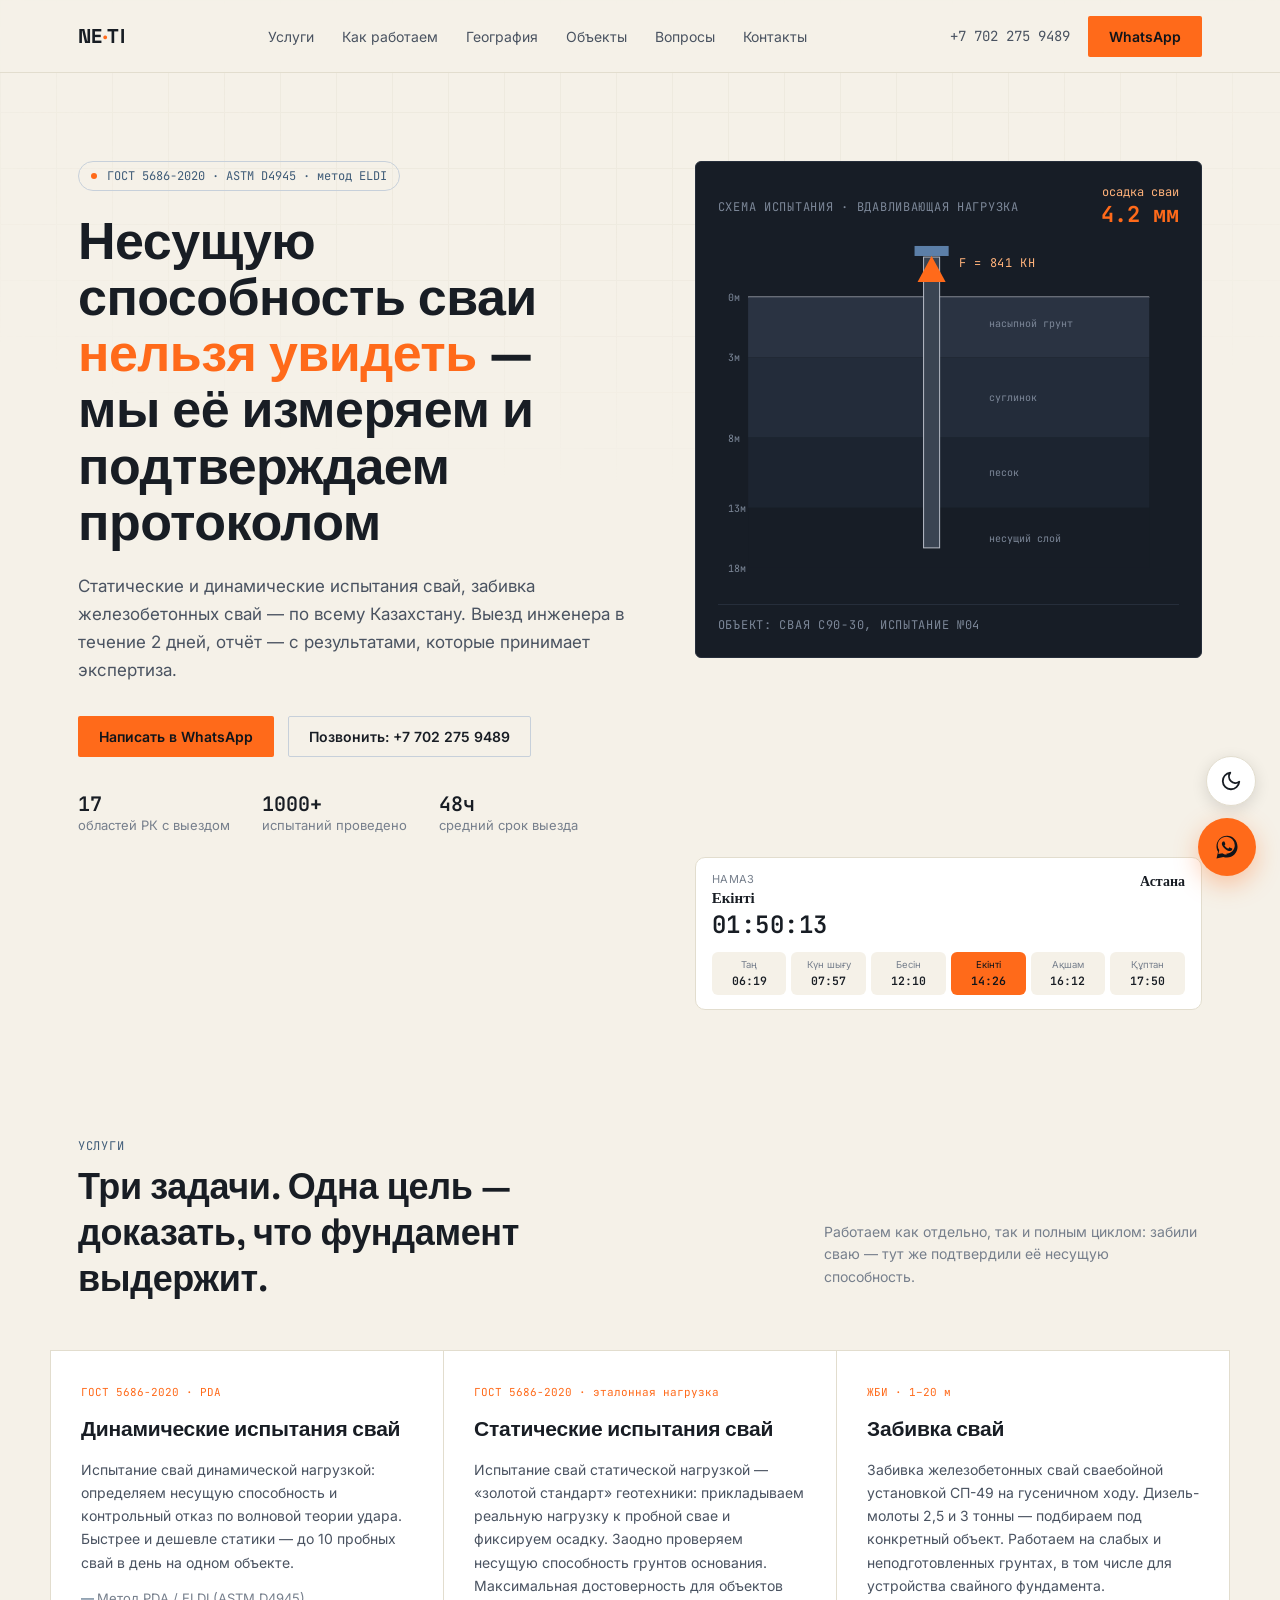
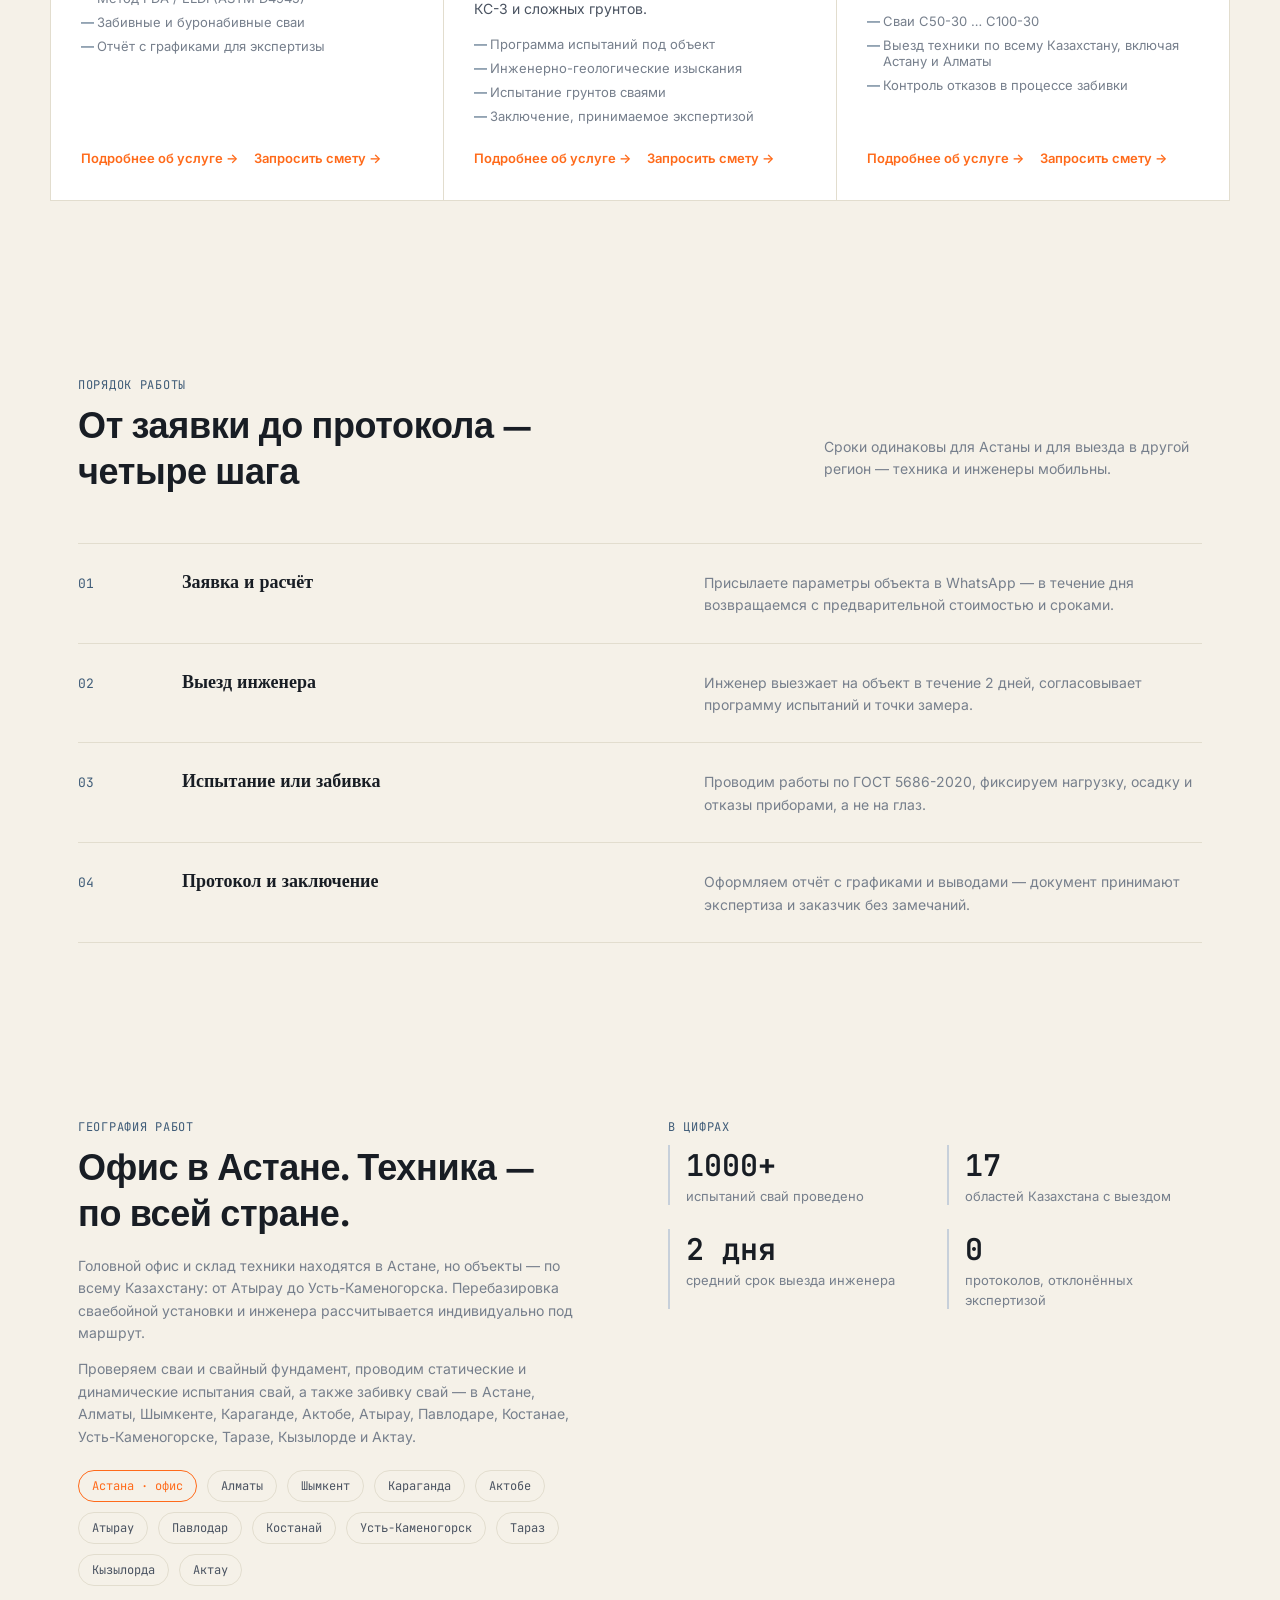
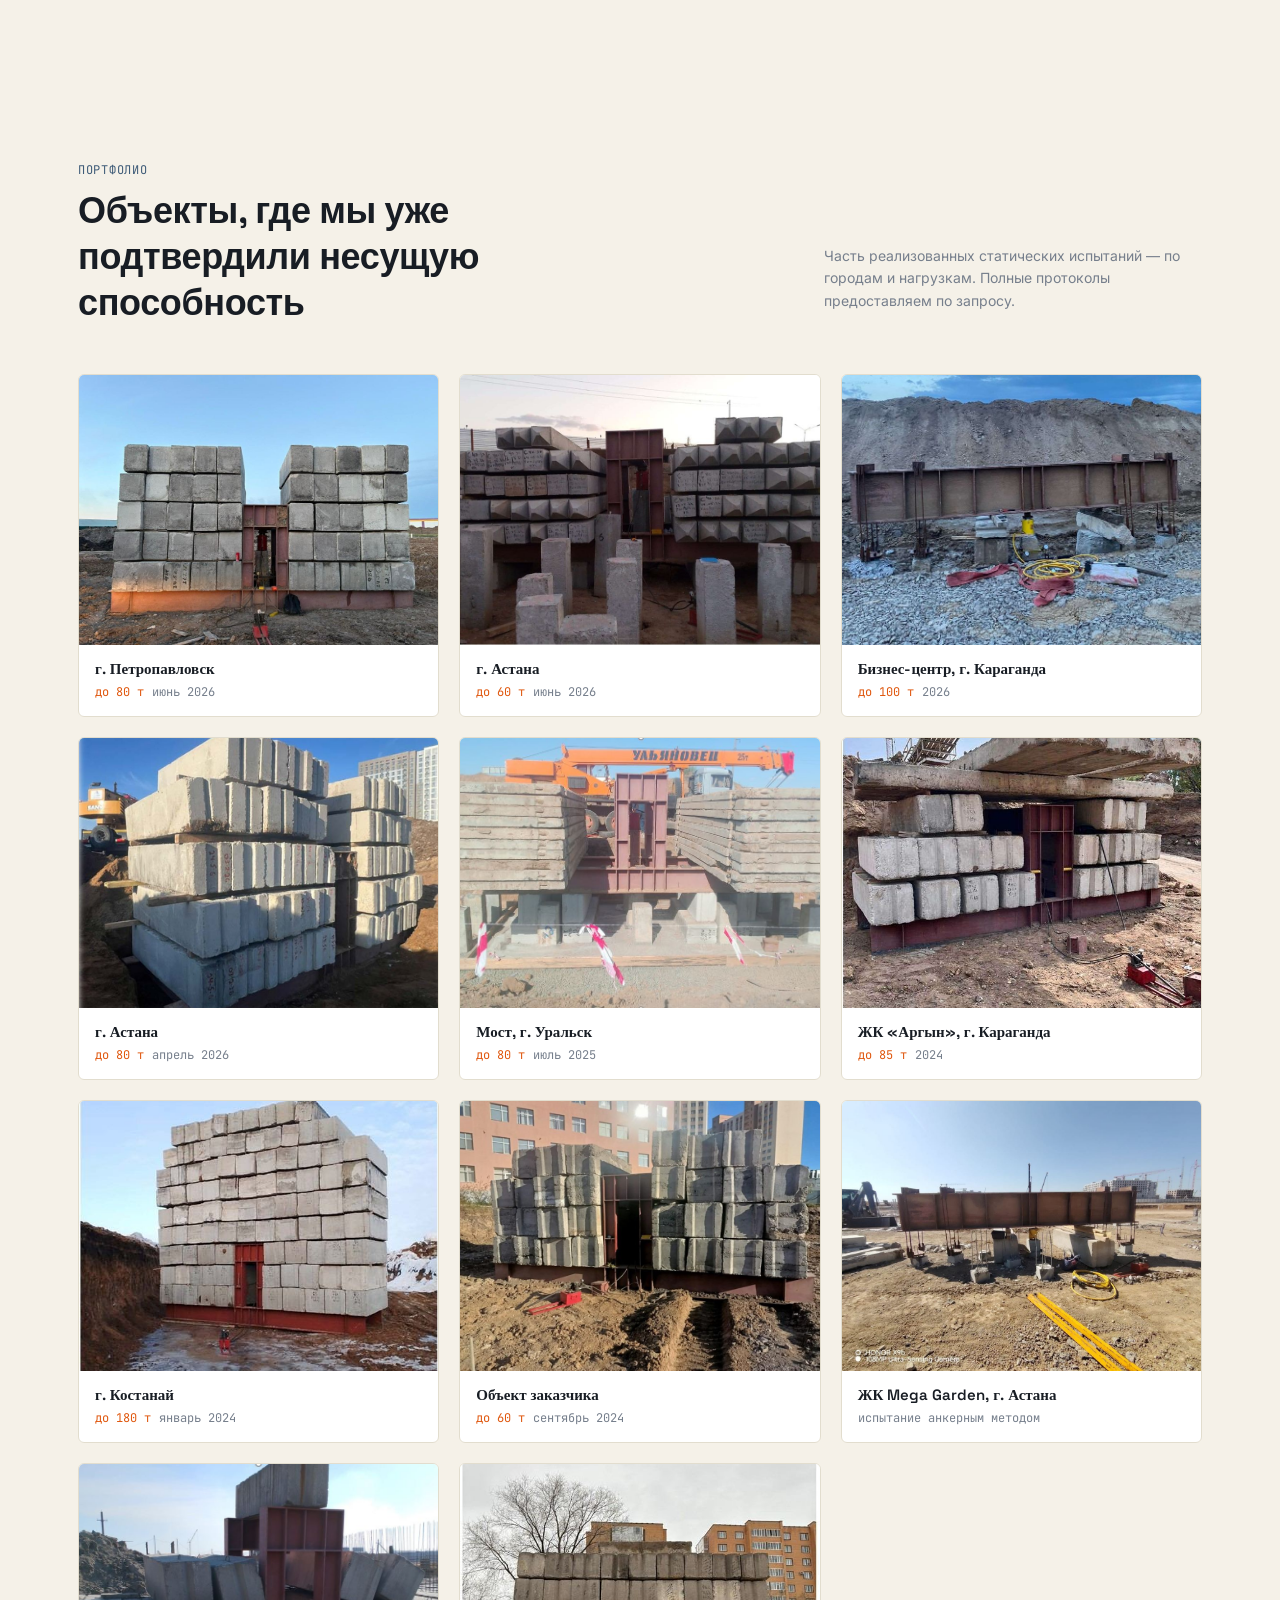
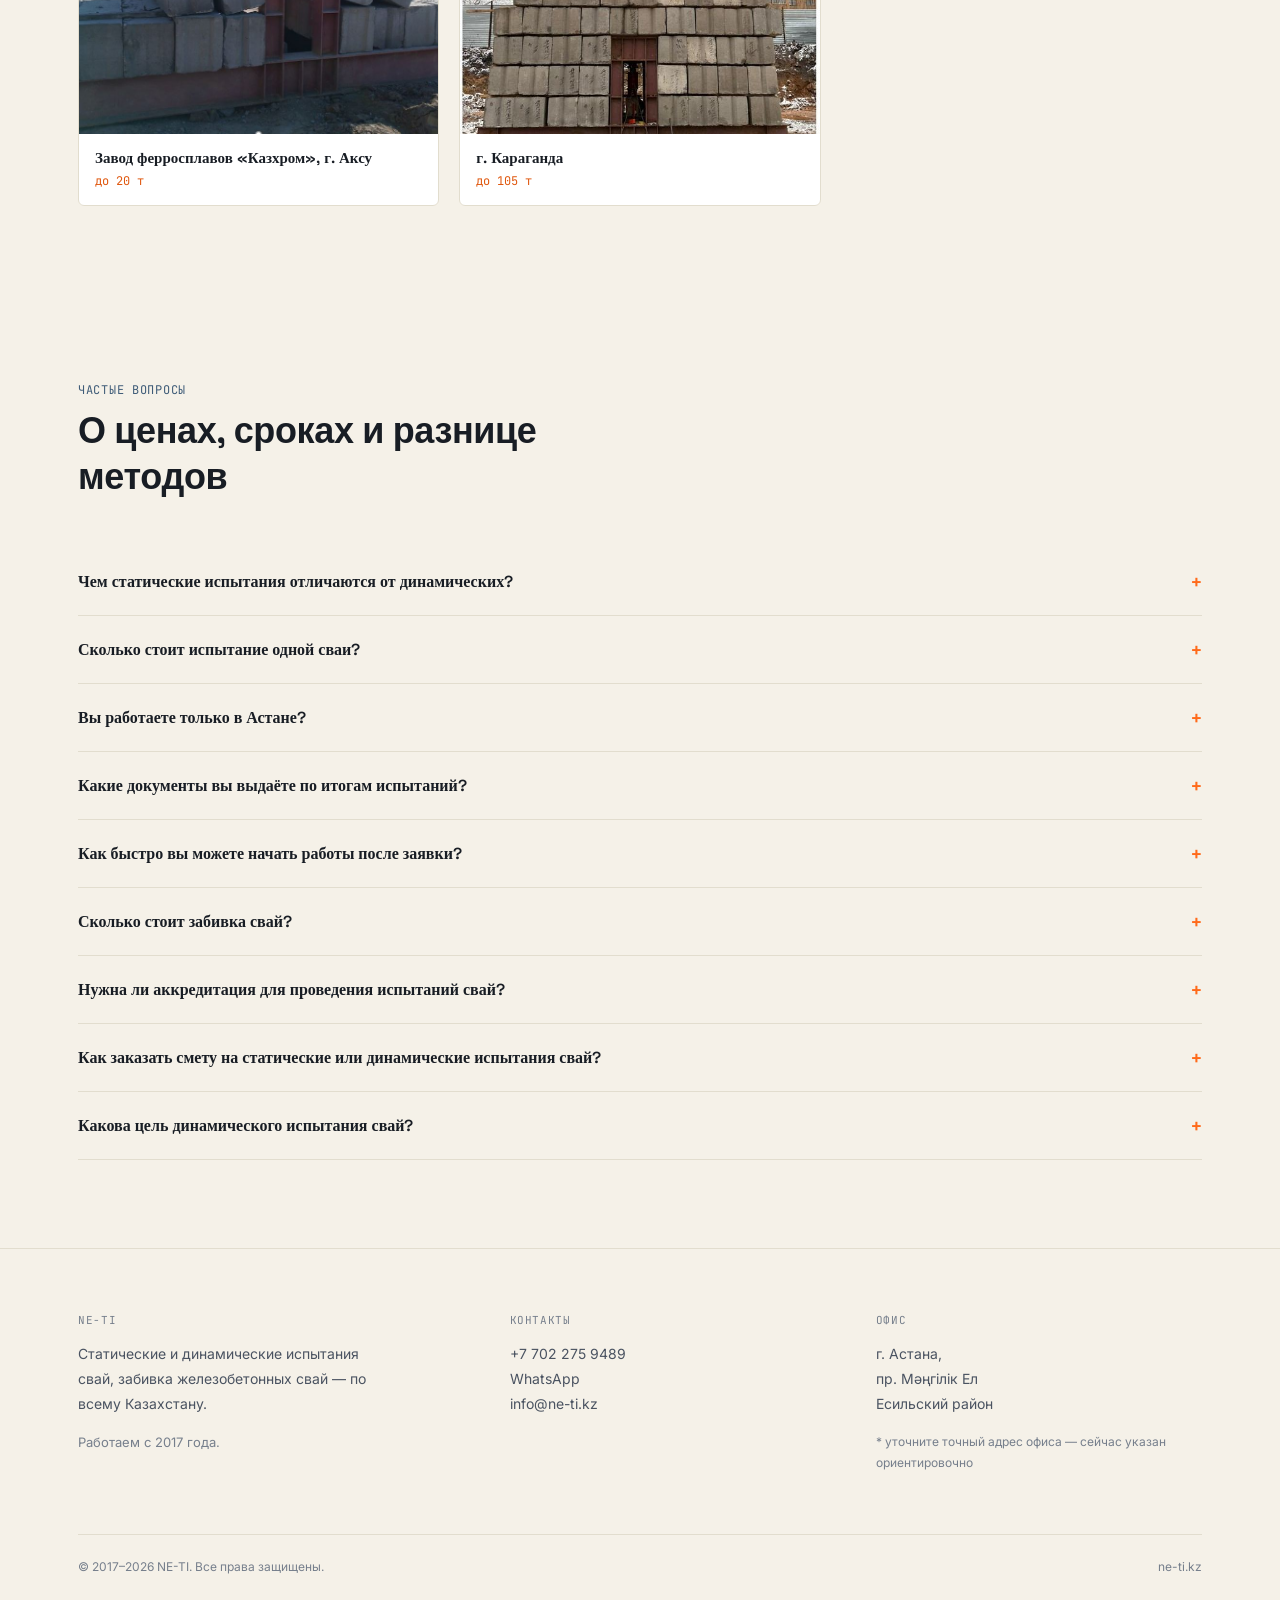
==== commit 48846516: "Update index.html" ====
--- a/index.html
+++ b/index.html
@@ -346,7 +346,7 @@
         <div class="service">
           <span class="code">ЖБИ · 1–20 м</span>
           <h3>Забивка свай</h3>
-          <p>Погружение железобетонных свай сваебойными установками для устройства свайного фундамента. Собственный парк техники, работаем в любых грунтах, срубка голов свай включена.</p>
+          <p>Забивка железобетонных свай сваебойной установкой СП-49 на гусеничном ходу. Дизель-молоты 2,5 и 3 тонны — подбираем под конкретный объект. Работаем на слабых и неподготовленных грунтах, в том числе для устройства свайного фундамента.</p>
           <ul>
             <li>Сваи С50-30 … С100-30</li>
             <li>Выезд техники по всему Казахстану, включая Астану и Алматы</li>
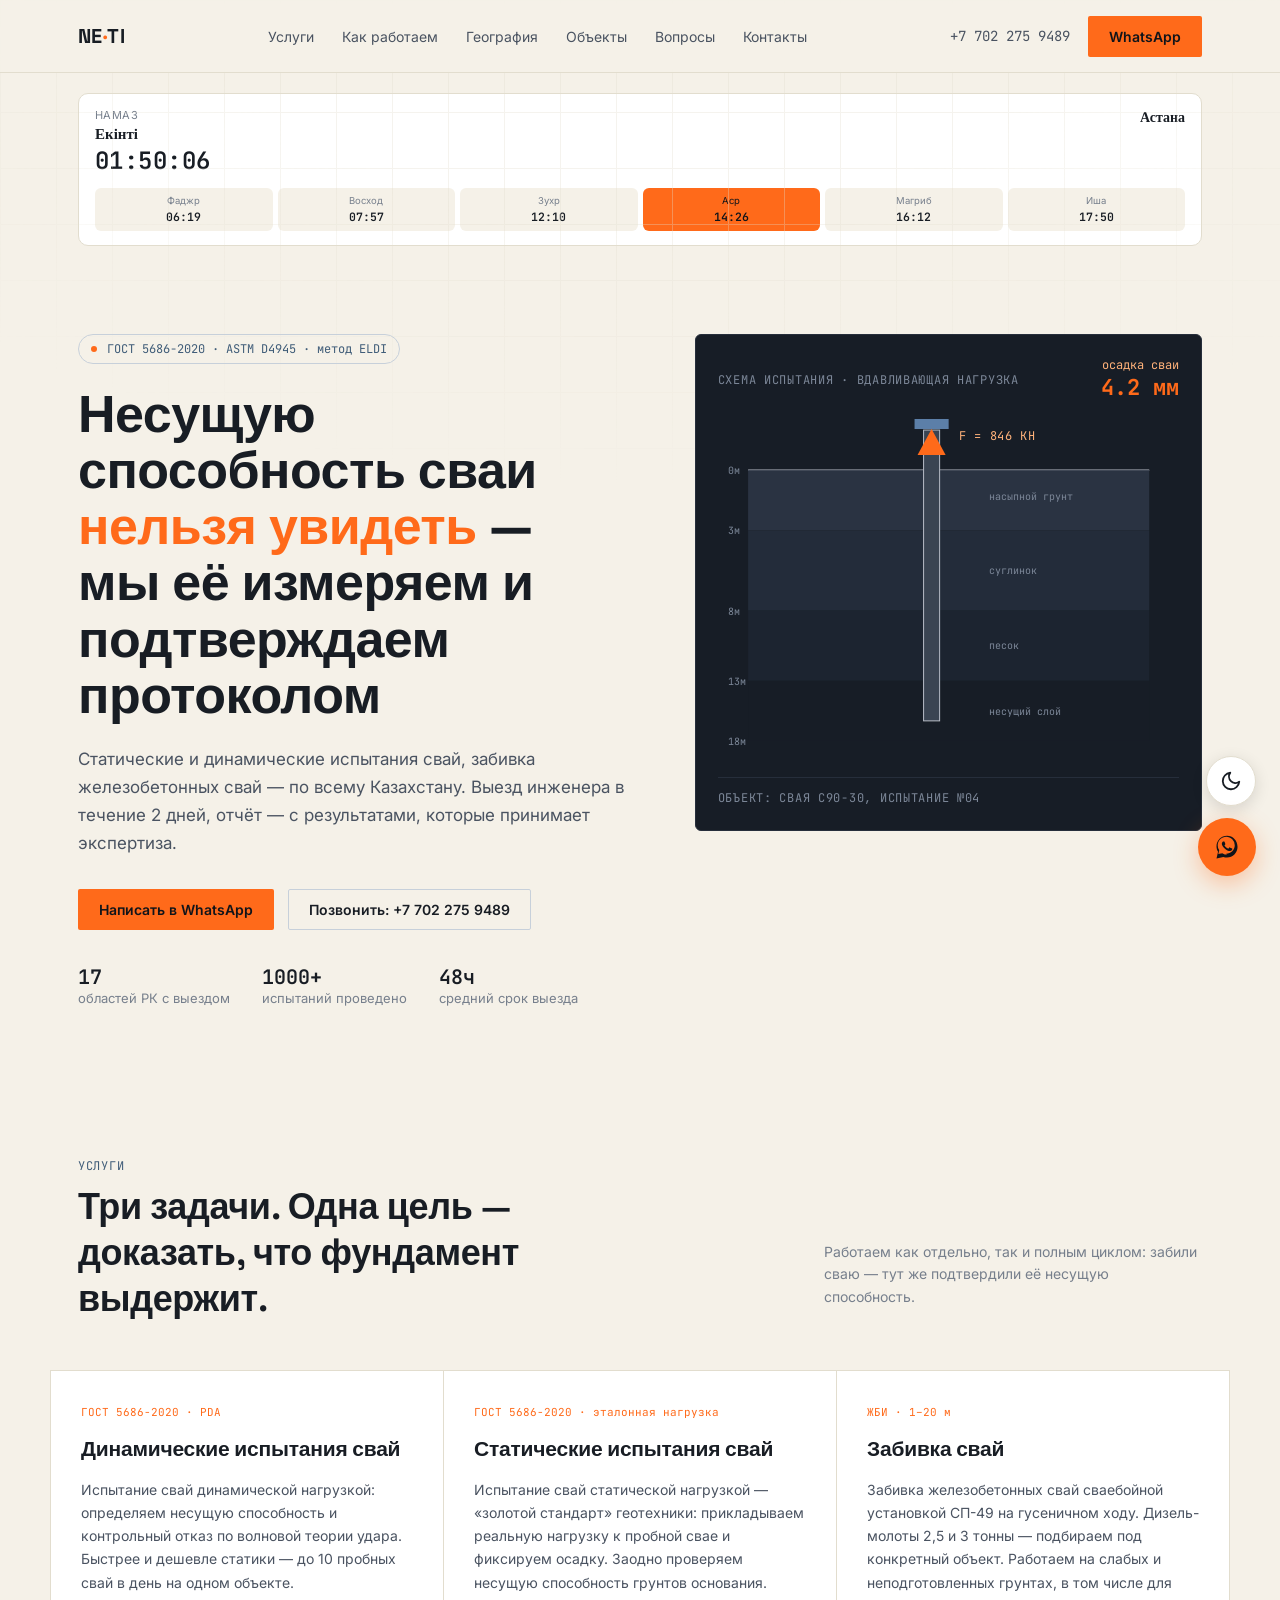
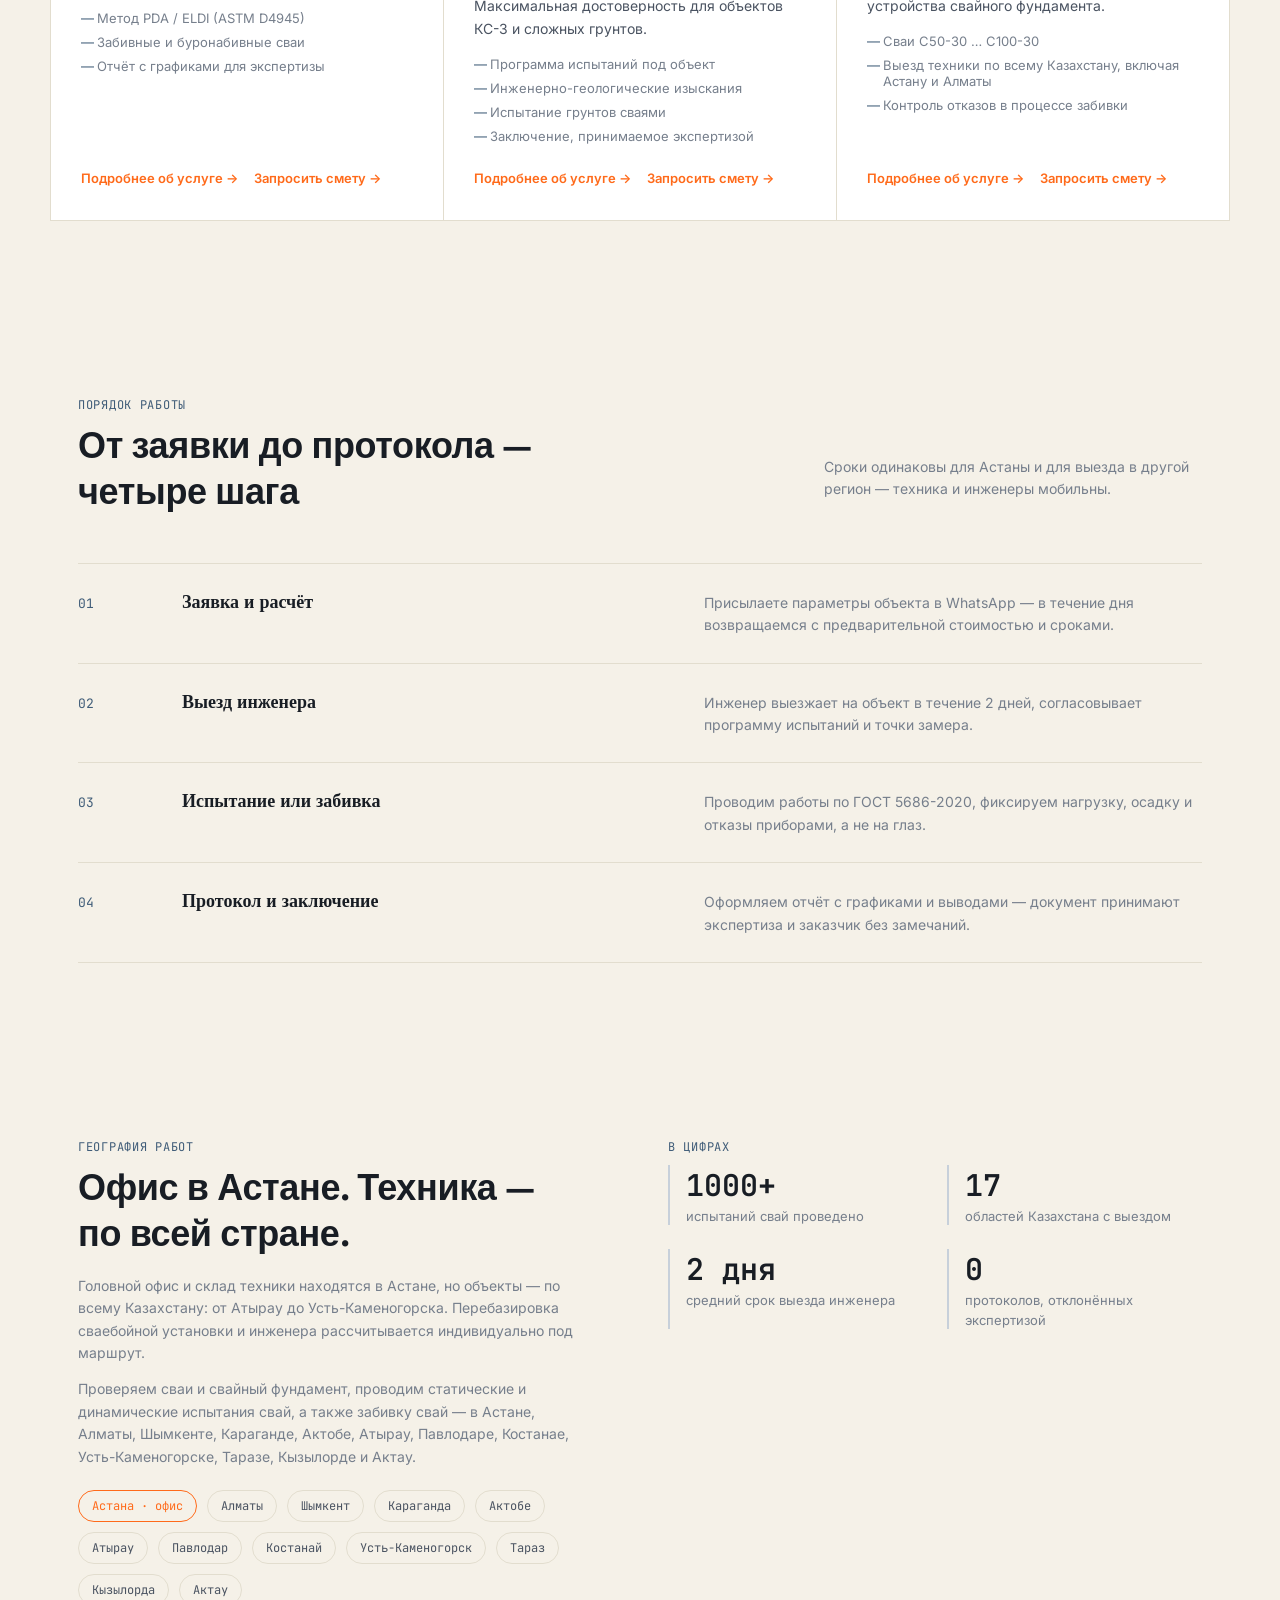
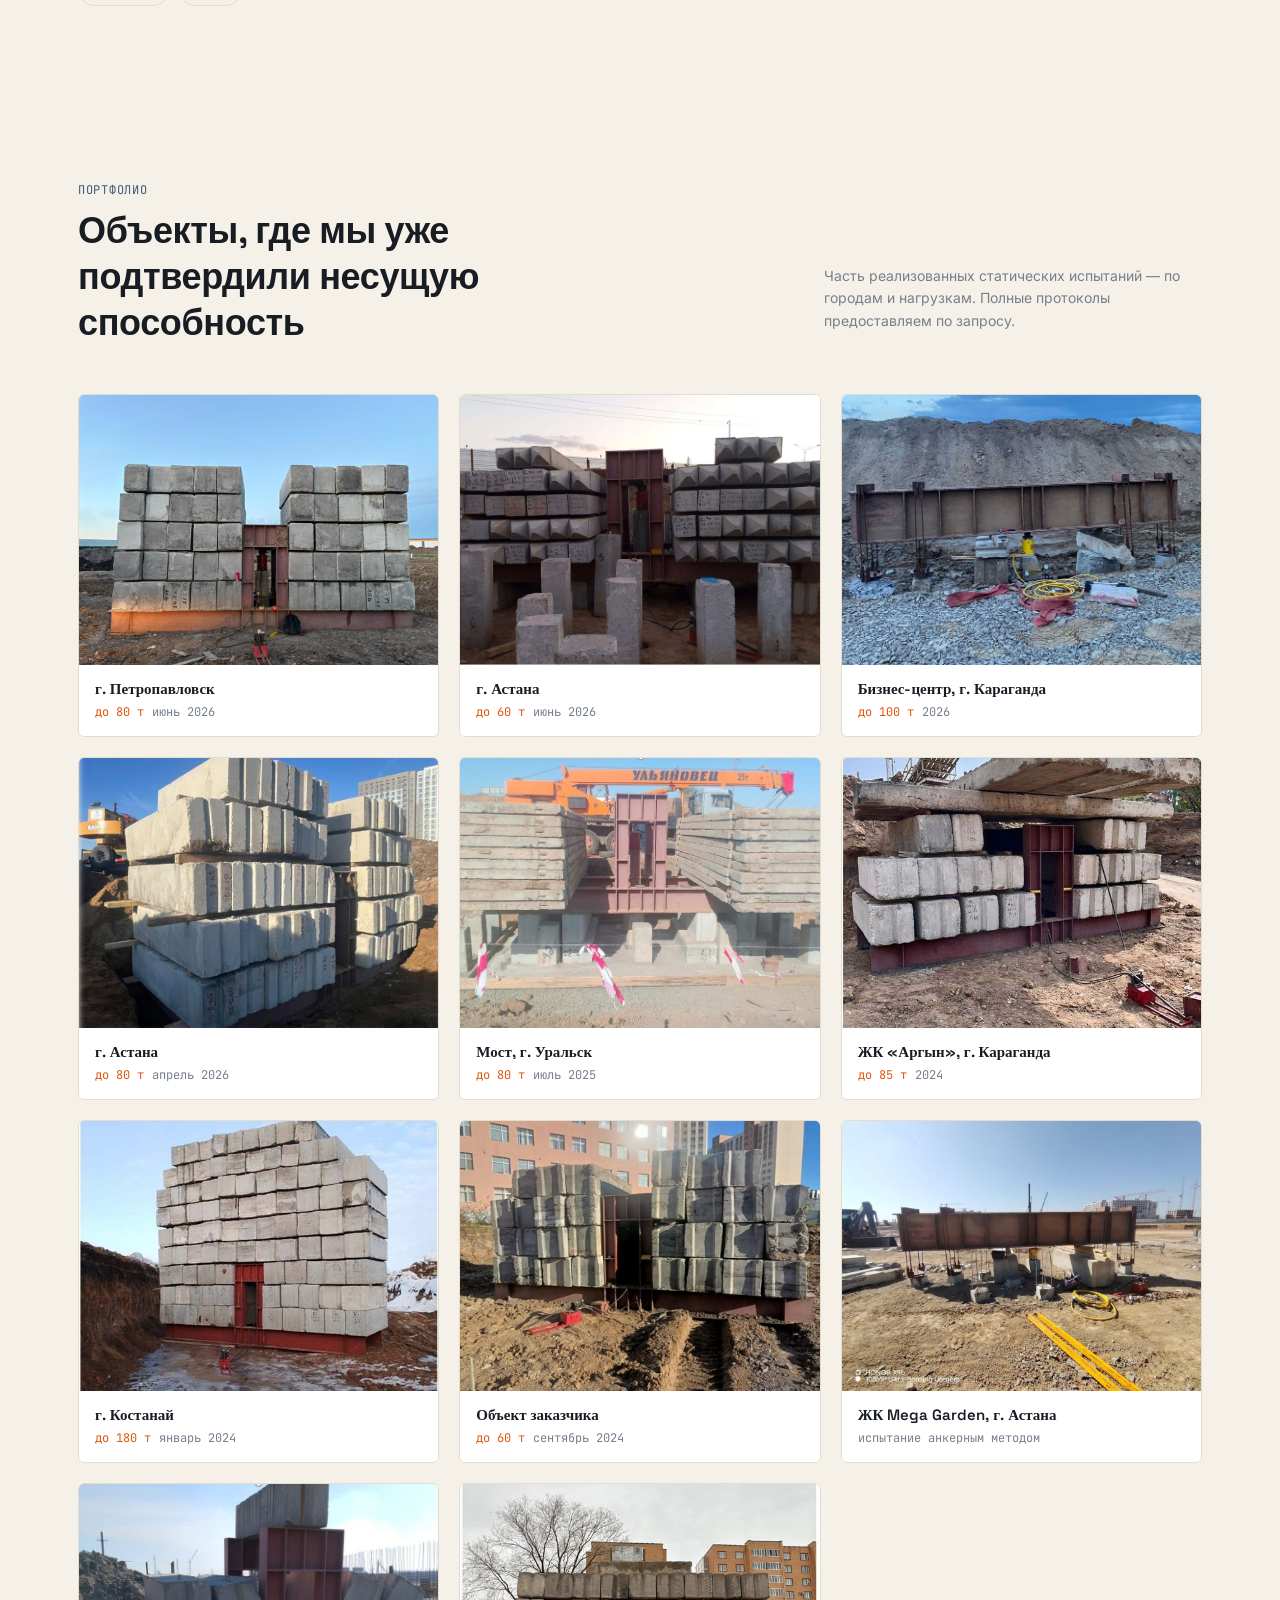
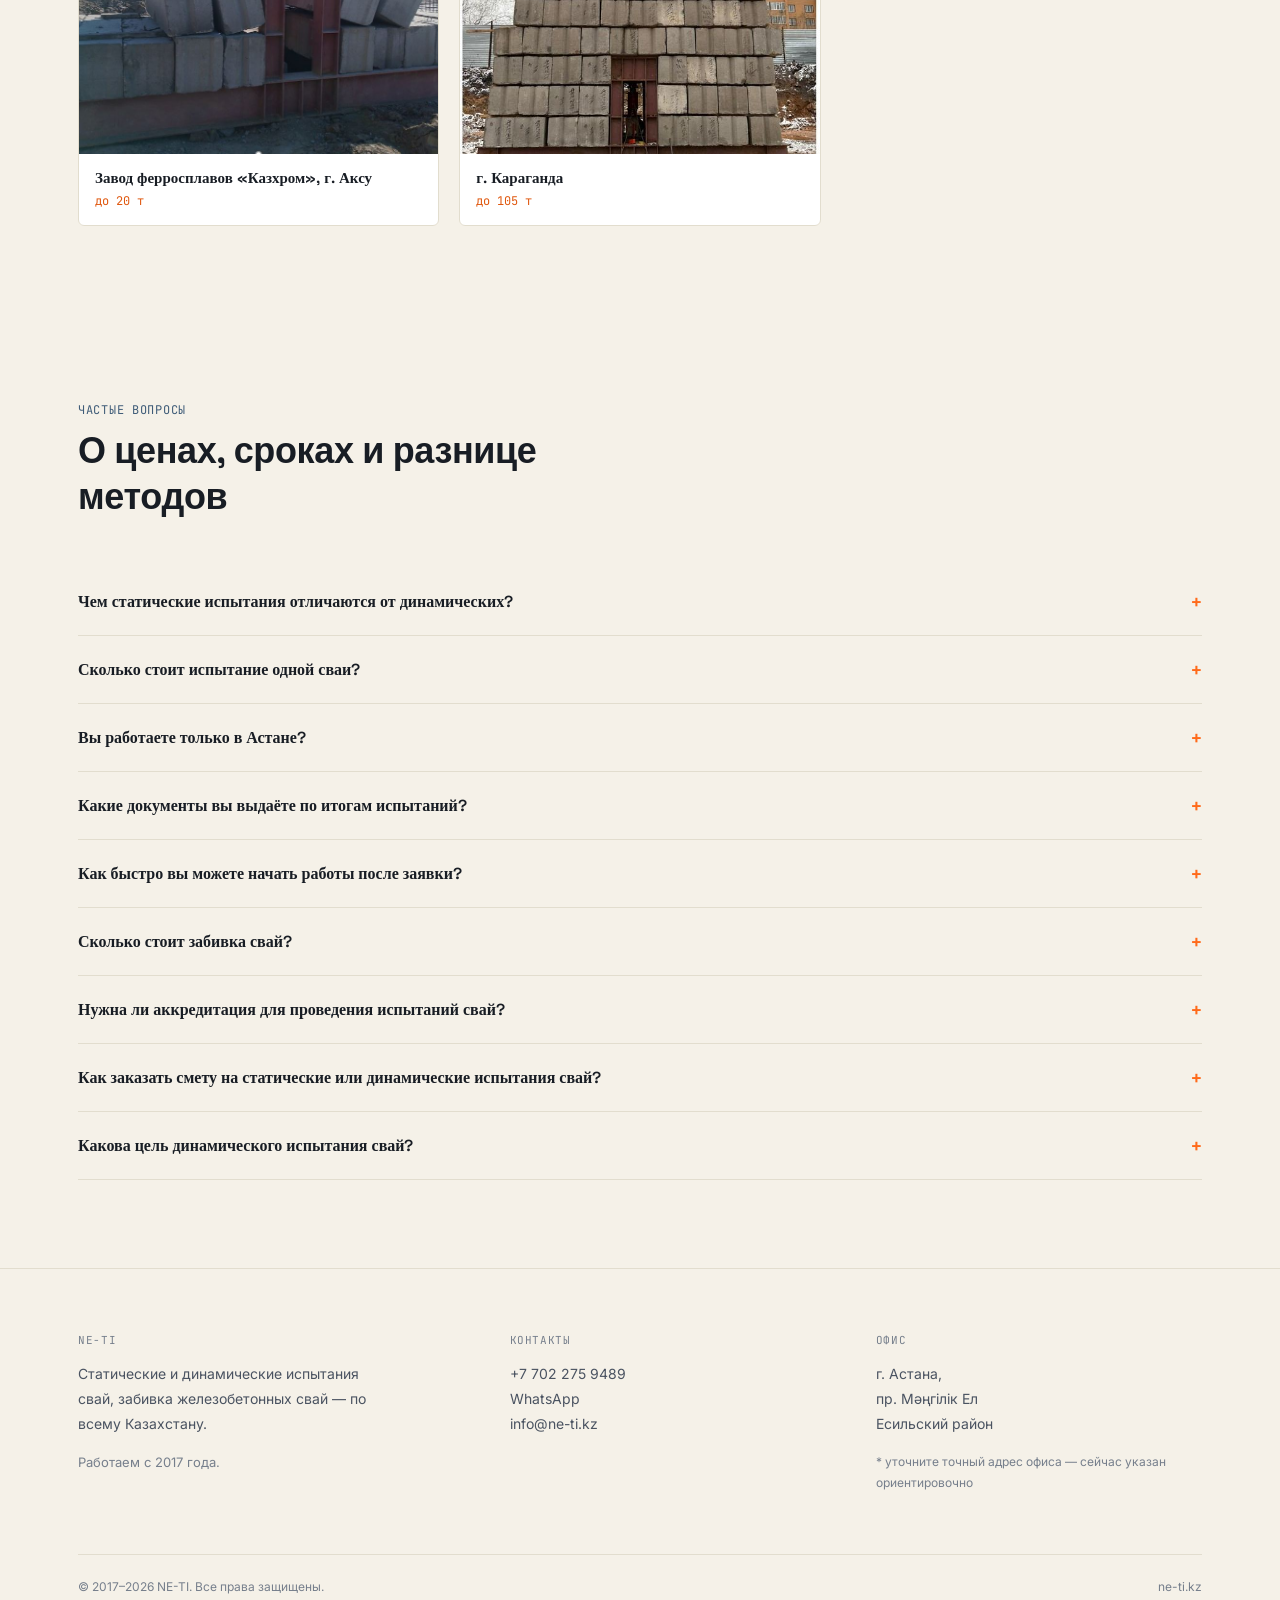
==== commit e547402f: "Update index.html" ====
--- a/index.html
+++ b/index.html
@@ -219,6 +219,30 @@
   </div>
 </header>
 
+<!-- prayer times widget — first thing after header, both mobile and desktop -->
+<div class="wrap" style="padding-top:20px;">
+  <div class="salah-card" id="salahCard">
+    <div class="salah-top">
+      <div>
+        <div class="salah-next-label" id="salahNextLabel">Намаз</div>
+        <div class="salah-next-name" id="salahNextName">—</div>
+        <div class="salah-timer" id="salahTimer">--:--:--</div>
+      </div>
+      <div class="salah-city">
+        <b>Астана</b>
+      </div>
+    </div>
+    <div class="salah-row" id="salahRow">
+      <div class="salah-chip" data-key="fajr"><span class="salah-chip-name">Фаджр</span><span class="salah-chip-time" id="tFajr">--:--</span></div>
+      <div class="salah-chip" data-key="sunrise"><span class="salah-chip-name">Восход</span><span class="salah-chip-time" id="tSunrise">--:--</span></div>
+      <div class="salah-chip" data-key="dhuhr"><span class="salah-chip-name">Зухр</span><span class="salah-chip-time" id="tDhuhr">--:--</span></div>
+      <div class="salah-chip" data-key="asr"><span class="salah-chip-name">Аср</span><span class="salah-chip-time" id="tAsr">--:--</span></div>
+      <div class="salah-chip" data-key="maghrib"><span class="salah-chip-name">Магриб</span><span class="salah-chip-time" id="tMaghrib">--:--</span></div>
+      <div class="salah-chip" data-key="isha"><span class="salah-chip-name">Иша</span><span class="salah-chip-time" id="tIsha">--:--</span></div>
+    </div>
+  </div>
+</div>
+
 <main>
   <!-- HERO -->
   <section class="hero">
@@ -238,7 +262,7 @@
         </div>
       </div>
 
-      <div class="diagram-card" style="grid-area:diagram;">
+      <div class="diagram-card">
         <div class="diagram-head">
           <div class="diagram-title">Схема испытания · вдавливающая нагрузка</div>
           <div class="diagram-readout">осадка сваи <b id="settleVal">0.0 мм</b></div>
@@ -274,28 +298,6 @@
         </svg>
         <div class="diagram-head" style="margin-top:6px;border-top:1px solid var(--line);padding-top:12px;">
           <span class="diagram-title">объект: свая С90-30, испытание №04</span>
-        </div>
-      </div>
-
-      <!-- prayer times widget -->
-      <div class="salah-card" id="salahCard" style="grid-area:salah;">
-        <div class="salah-top">
-          <div>
-            <div class="salah-next-label" id="salahNextLabel">Намаз</div>
-            <div class="salah-next-name" id="salahNextName">—</div>
-            <div class="salah-timer" id="salahTimer">--:--:--</div>
-          </div>
-          <div class="salah-city">
-            <b>Астана</b>
-          </div>
-        </div>
-        <div class="salah-row" id="salahRow">
-          <div class="salah-chip" data-key="fajr"><span class="salah-chip-name">Таң</span><span class="salah-chip-time" id="tFajr">--:--</span></div>
-          <div class="salah-chip" data-key="sunrise"><span class="salah-chip-name">Күн шығу</span><span class="salah-chip-time" id="tSunrise">--:--</span></div>
-          <div class="salah-chip" data-key="dhuhr"><span class="salah-chip-name">Бесін</span><span class="salah-chip-time" id="tDhuhr">--:--</span></div>
-          <div class="salah-chip" data-key="asr"><span class="salah-chip-name">Екінті</span><span class="salah-chip-time" id="tAsr">--:--</span></div>
-          <div class="salah-chip" data-key="maghrib"><span class="salah-chip-name">Ақшам</span><span class="salah-chip-time" id="tMaghrib">--:--</span></div>
-          <div class="salah-chip" data-key="isha"><span class="salah-chip-name">Құптан</span><span class="salah-chip-time" id="tIsha">--:--</span></div>
         </div>
       </div>
     </div>
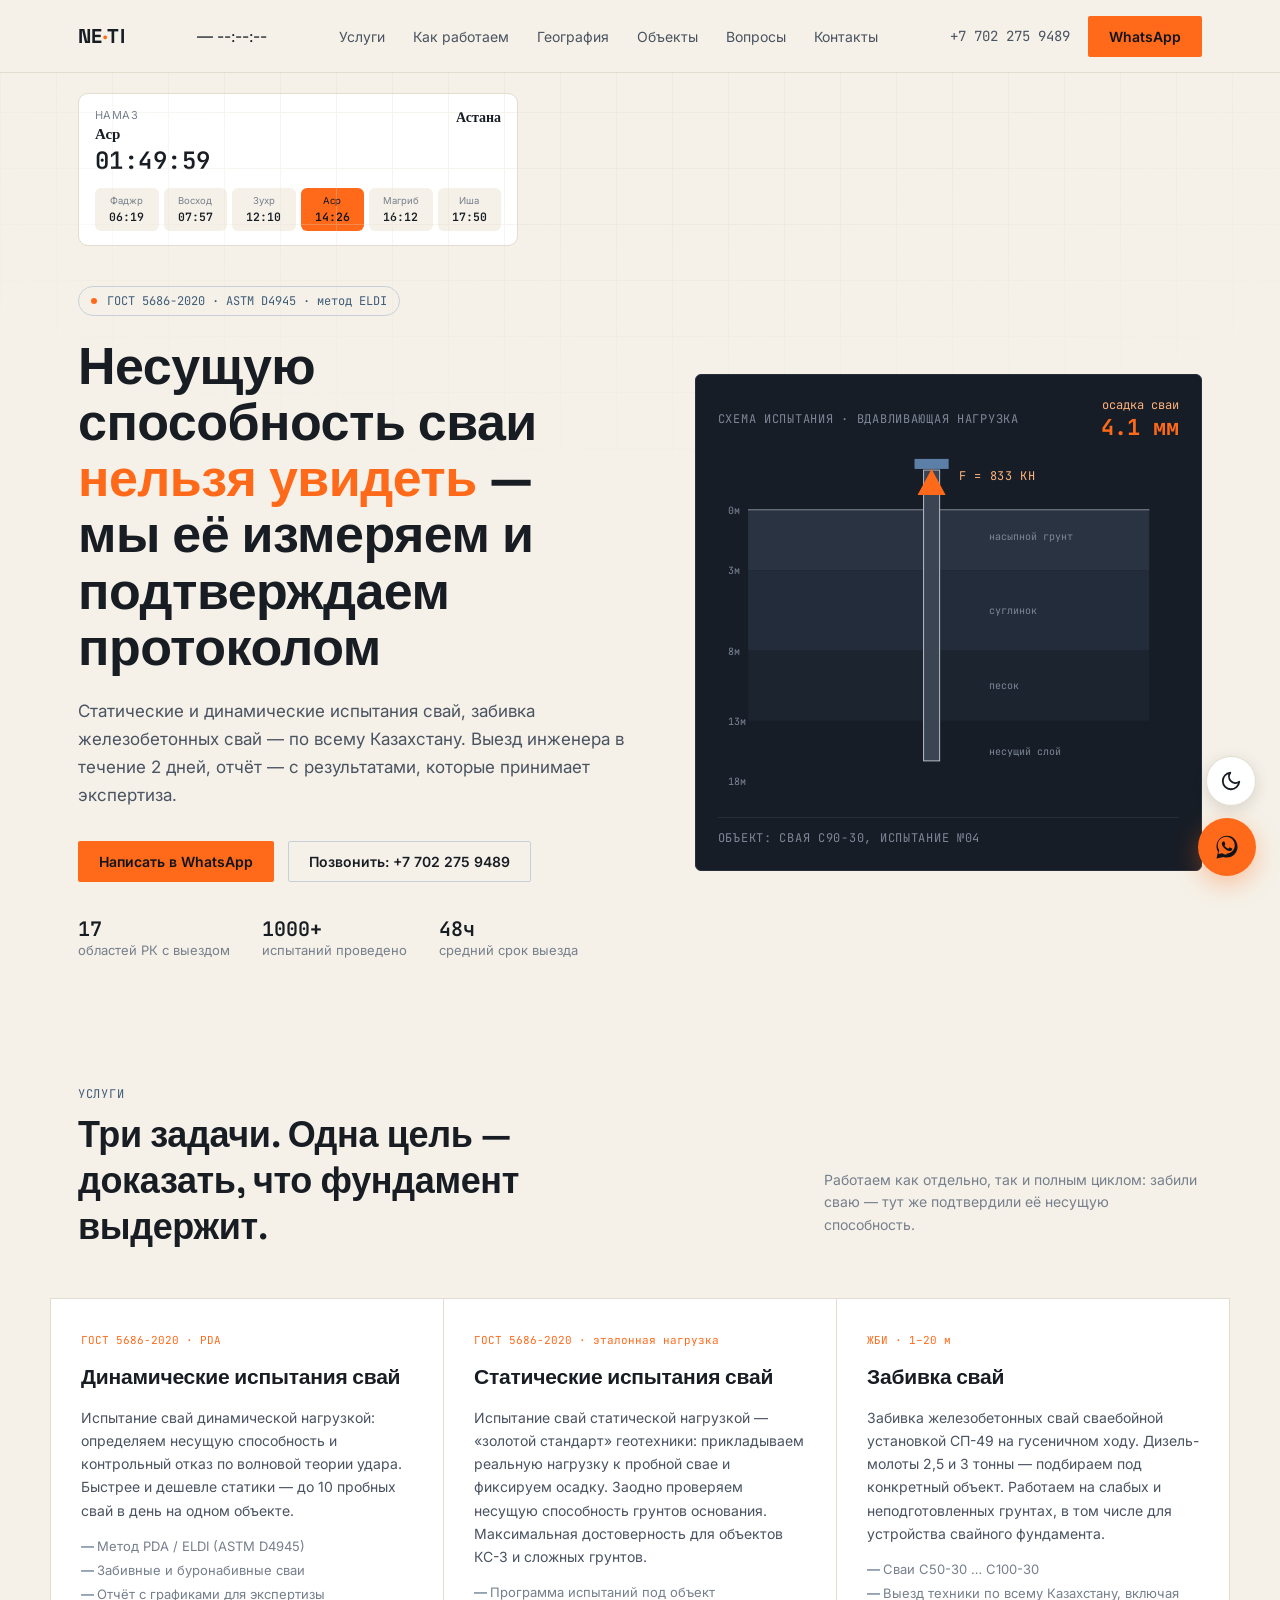
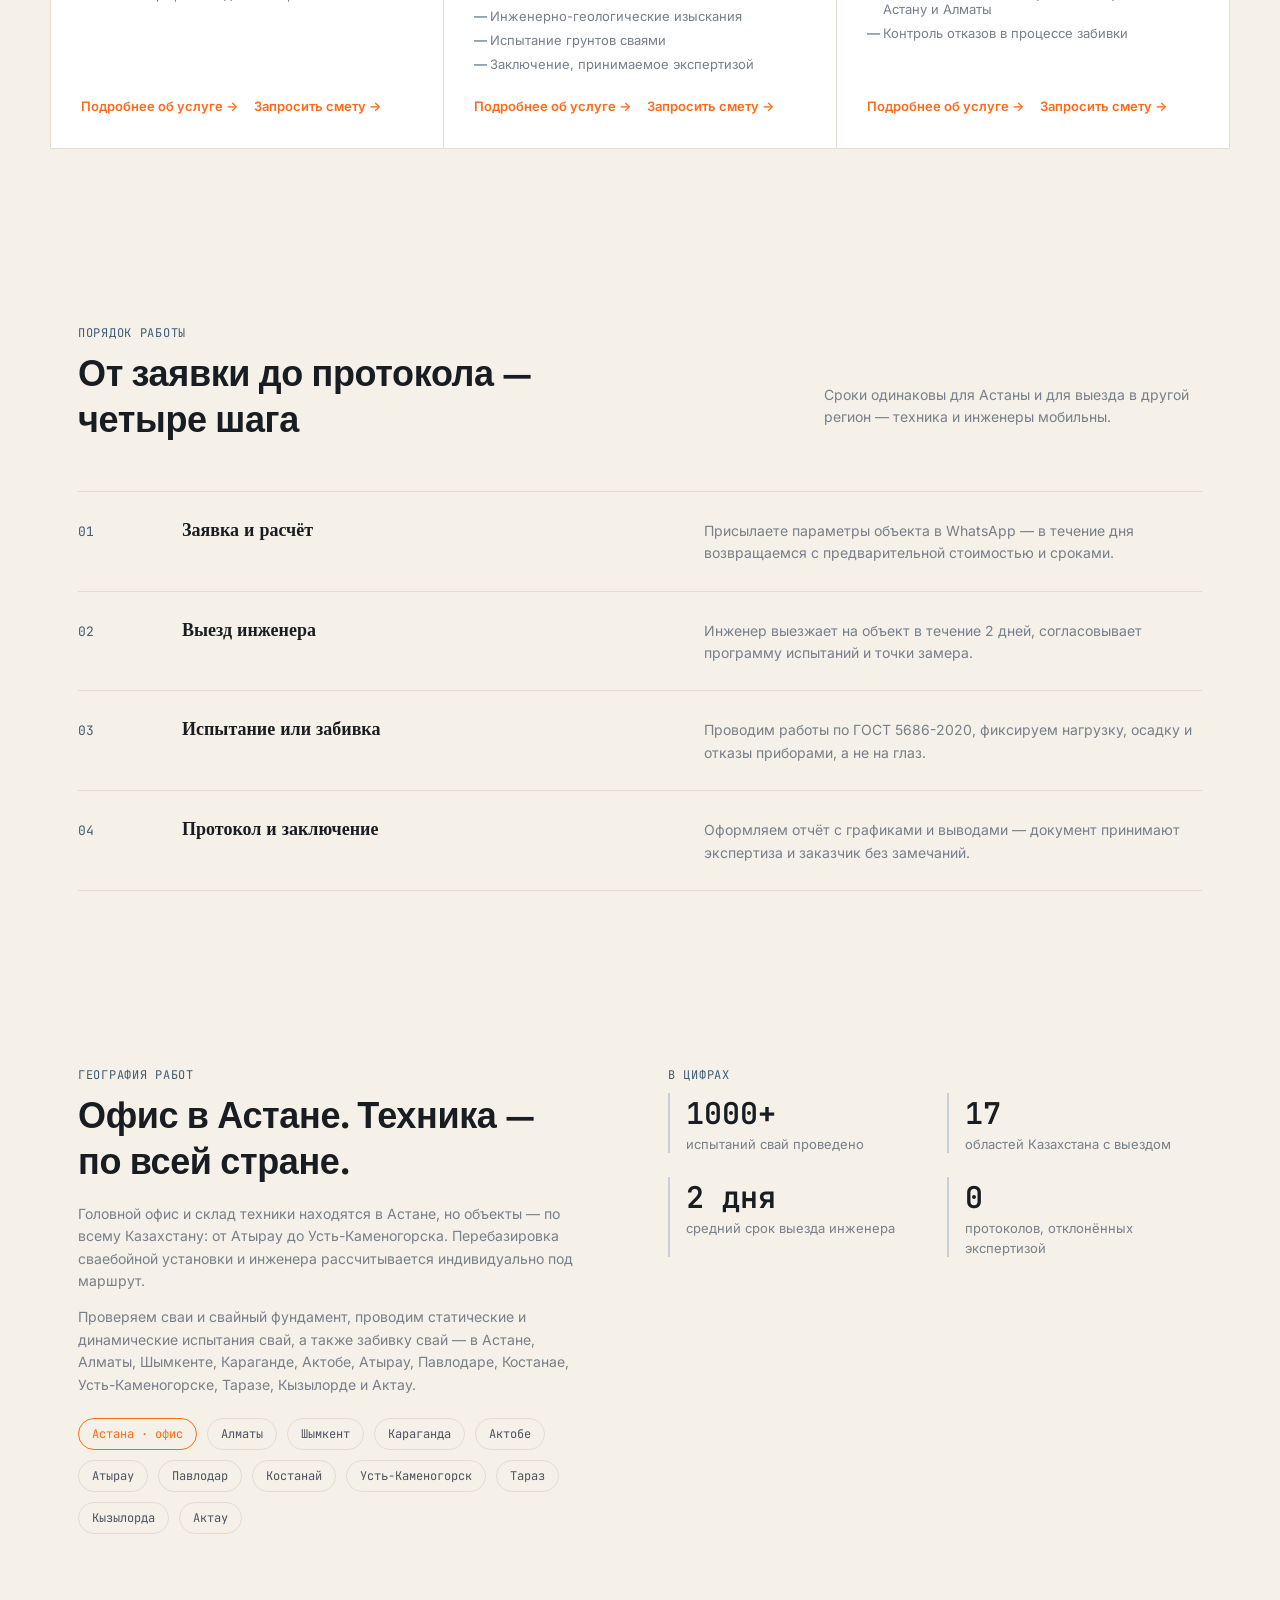
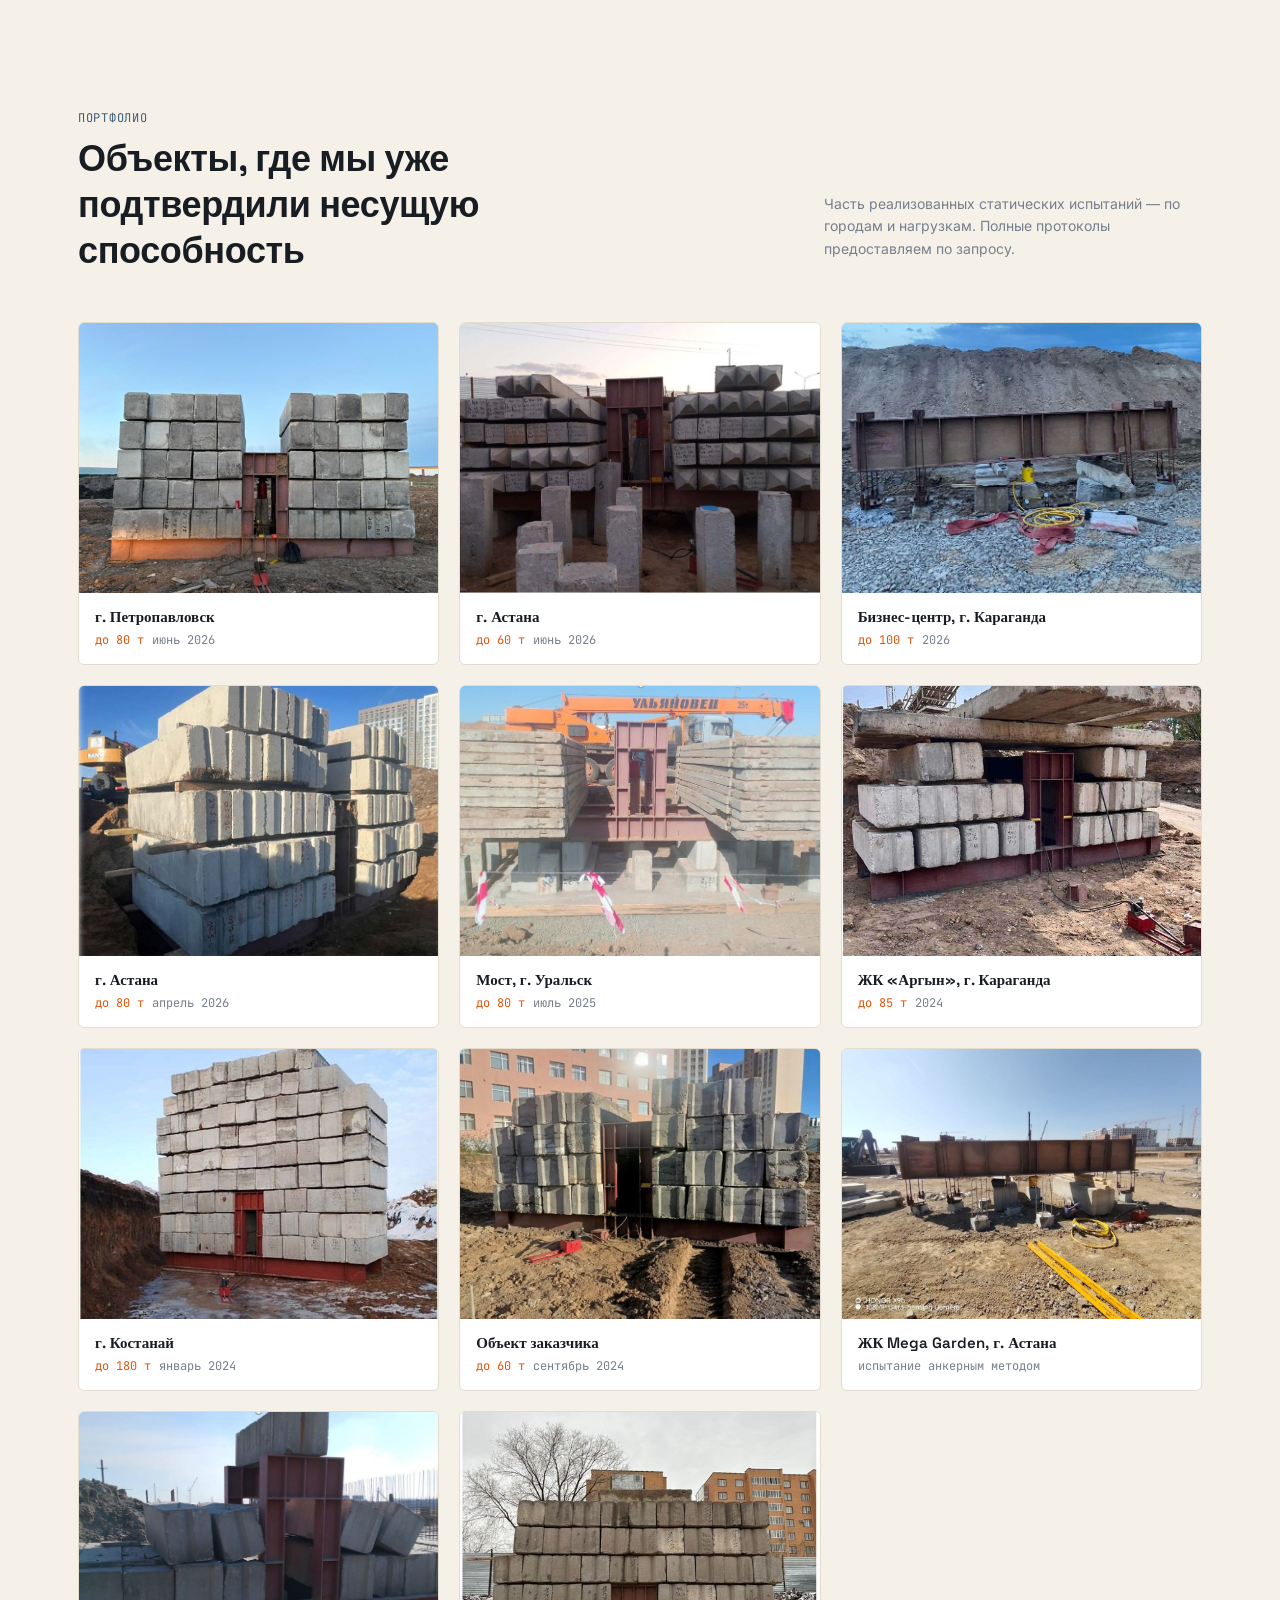
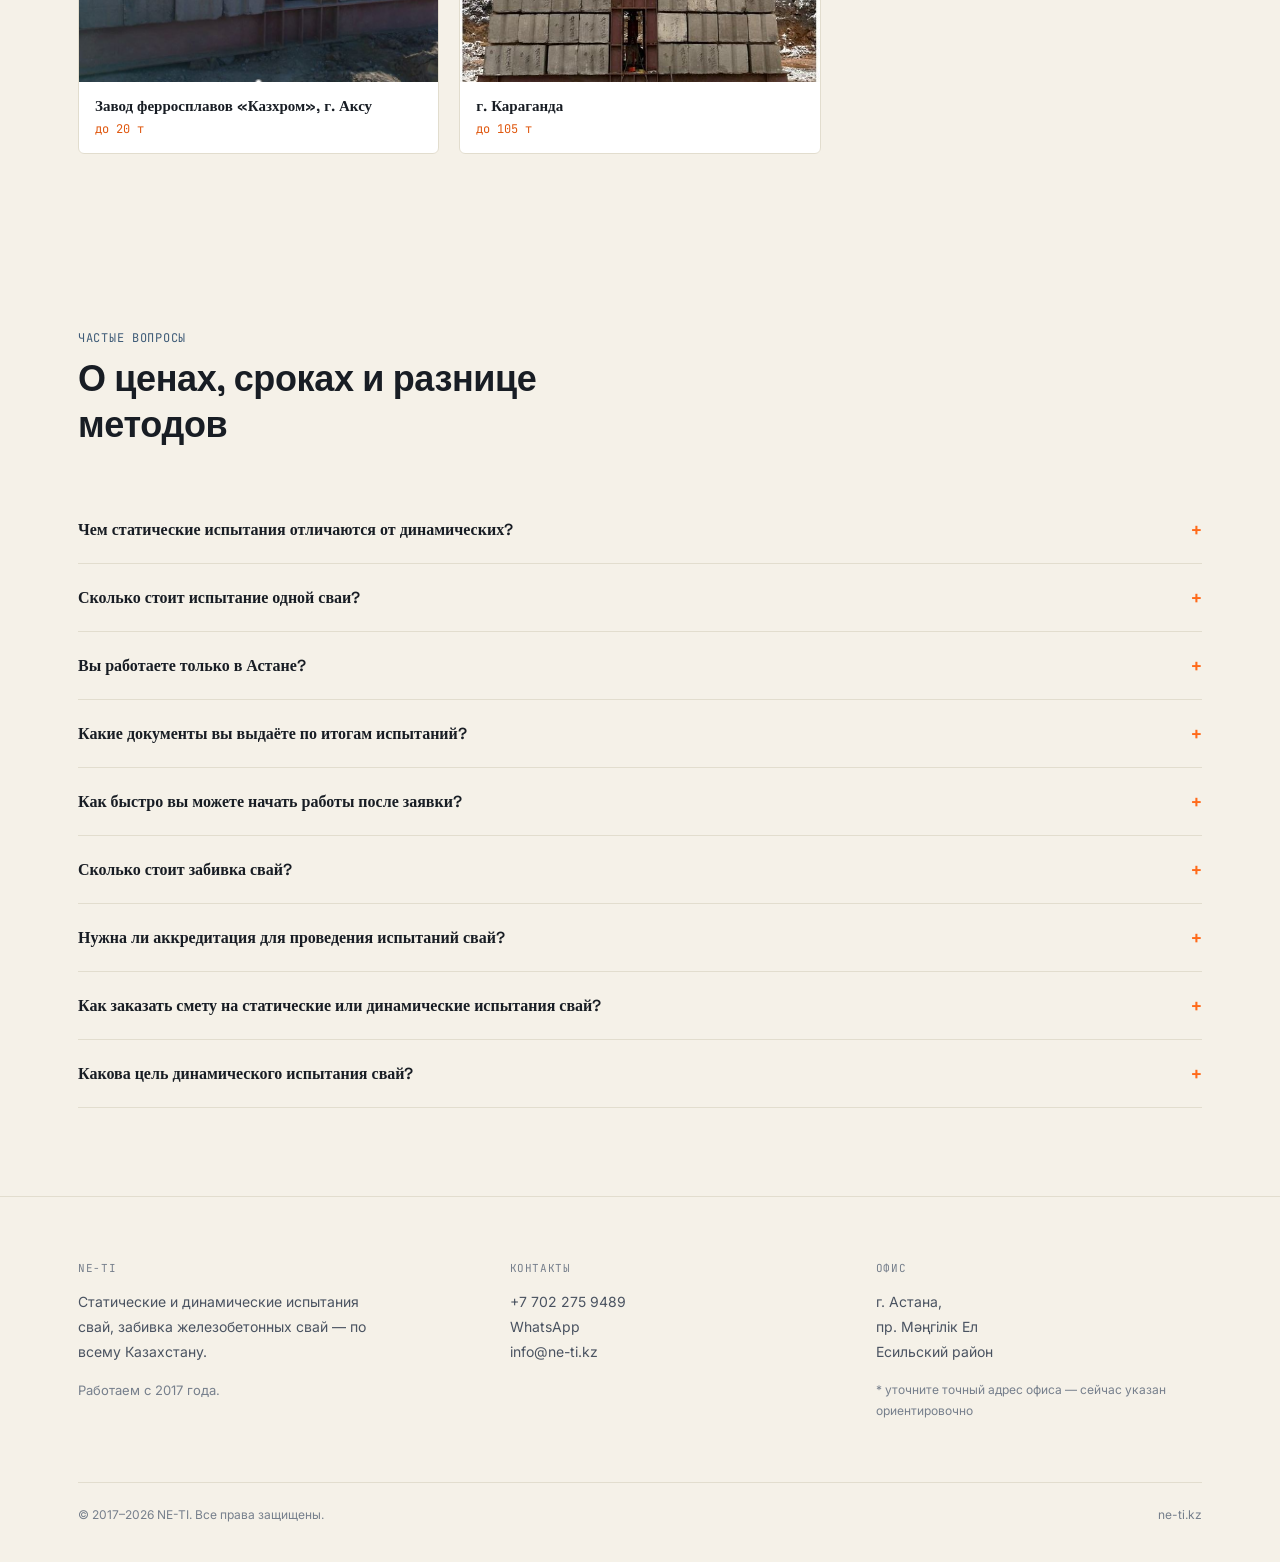
==== commit 1b99406a: "Add files via upload" ====
--- a/index.html
+++ b/index.html
@@ -202,6 +202,10 @@
 <header>
   <div class="wrap nav">
     <a href="#" class="logo" aria-label="NE-TI — наверх страницы"><span>NE<span class="dot">·</span>TI</span></a>
+    <div class="header-salah" id="headerSalah">
+      <span class="header-salah-name" id="headerSalahName">—</span>
+      <span class="header-salah-timer" id="headerSalahTimer">--:--:--</span>
+    </div>
     <nav class="navlinks">
       <a href="#services">Услуги</a>
       <a href="#process">Как работаем</a>
--- a/styles.css
+++ b/styles.css
@@ -96,24 +96,16 @@
   @media(max-width:880px){.navlinks{display:none;} .phone-link{display:none;}}
 
   /* hero */
-  .hero{position:relative;z-index:1;padding:88px 0 40px;}
+  .hero{position:relative;z-index:1;padding:40px 0 40px;}
   .hero-grid{
     display:grid;
     grid-template-columns:1.05fr .95fr;
-    grid-template-areas:
-      "text diagram"
-      "text salah";
     gap:24px 56px;
-    align-items:start;
-  }
-  .hero-grid > .hero-text{align-self:center;}
+    align-items:center;
+  }
   @media(max-width:980px){
     .hero-grid{
       grid-template-columns:1fr;
-      grid-template-areas:
-        "salah"
-        "text"
-        "diagram";
       gap:28px;
     }
   }
@@ -163,7 +155,9 @@
   .salah-card{
     background:var(--bg-panel);border:1px solid var(--line);border-radius:10px;
     padding:14px 16px;
-  }
+    max-width:440px;
+  }
+  @media(max-width:600px){ .salah-card{ max-width:none; } }
   .salah-top{display:flex;justify-content:space-between;align-items:flex-start;}
   .salah-next-label{font-size:11px;color:var(--muted);text-transform:uppercase;letter-spacing:.04em;}
   .salah-next-name{font-family:'Space Grotesk';font-weight:600;font-size:15px;color:var(--paper);margin-top:2px;}
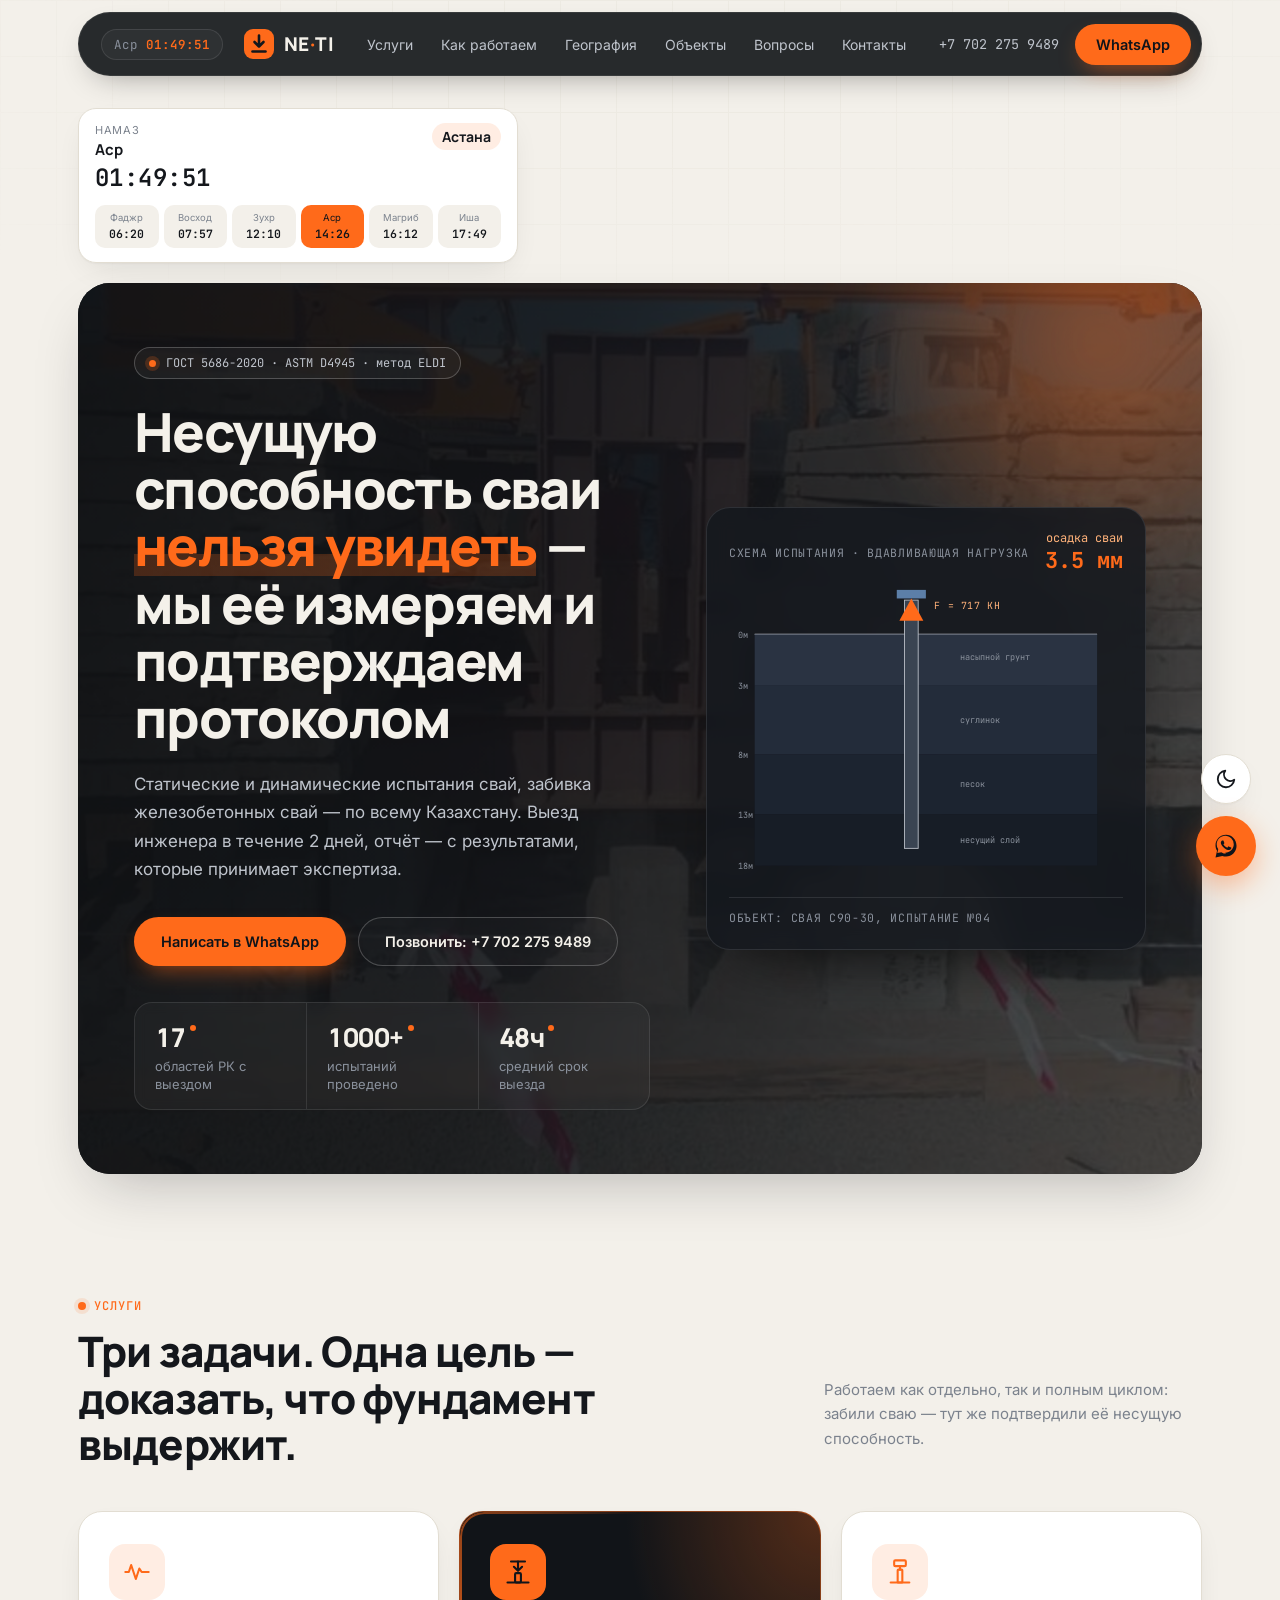
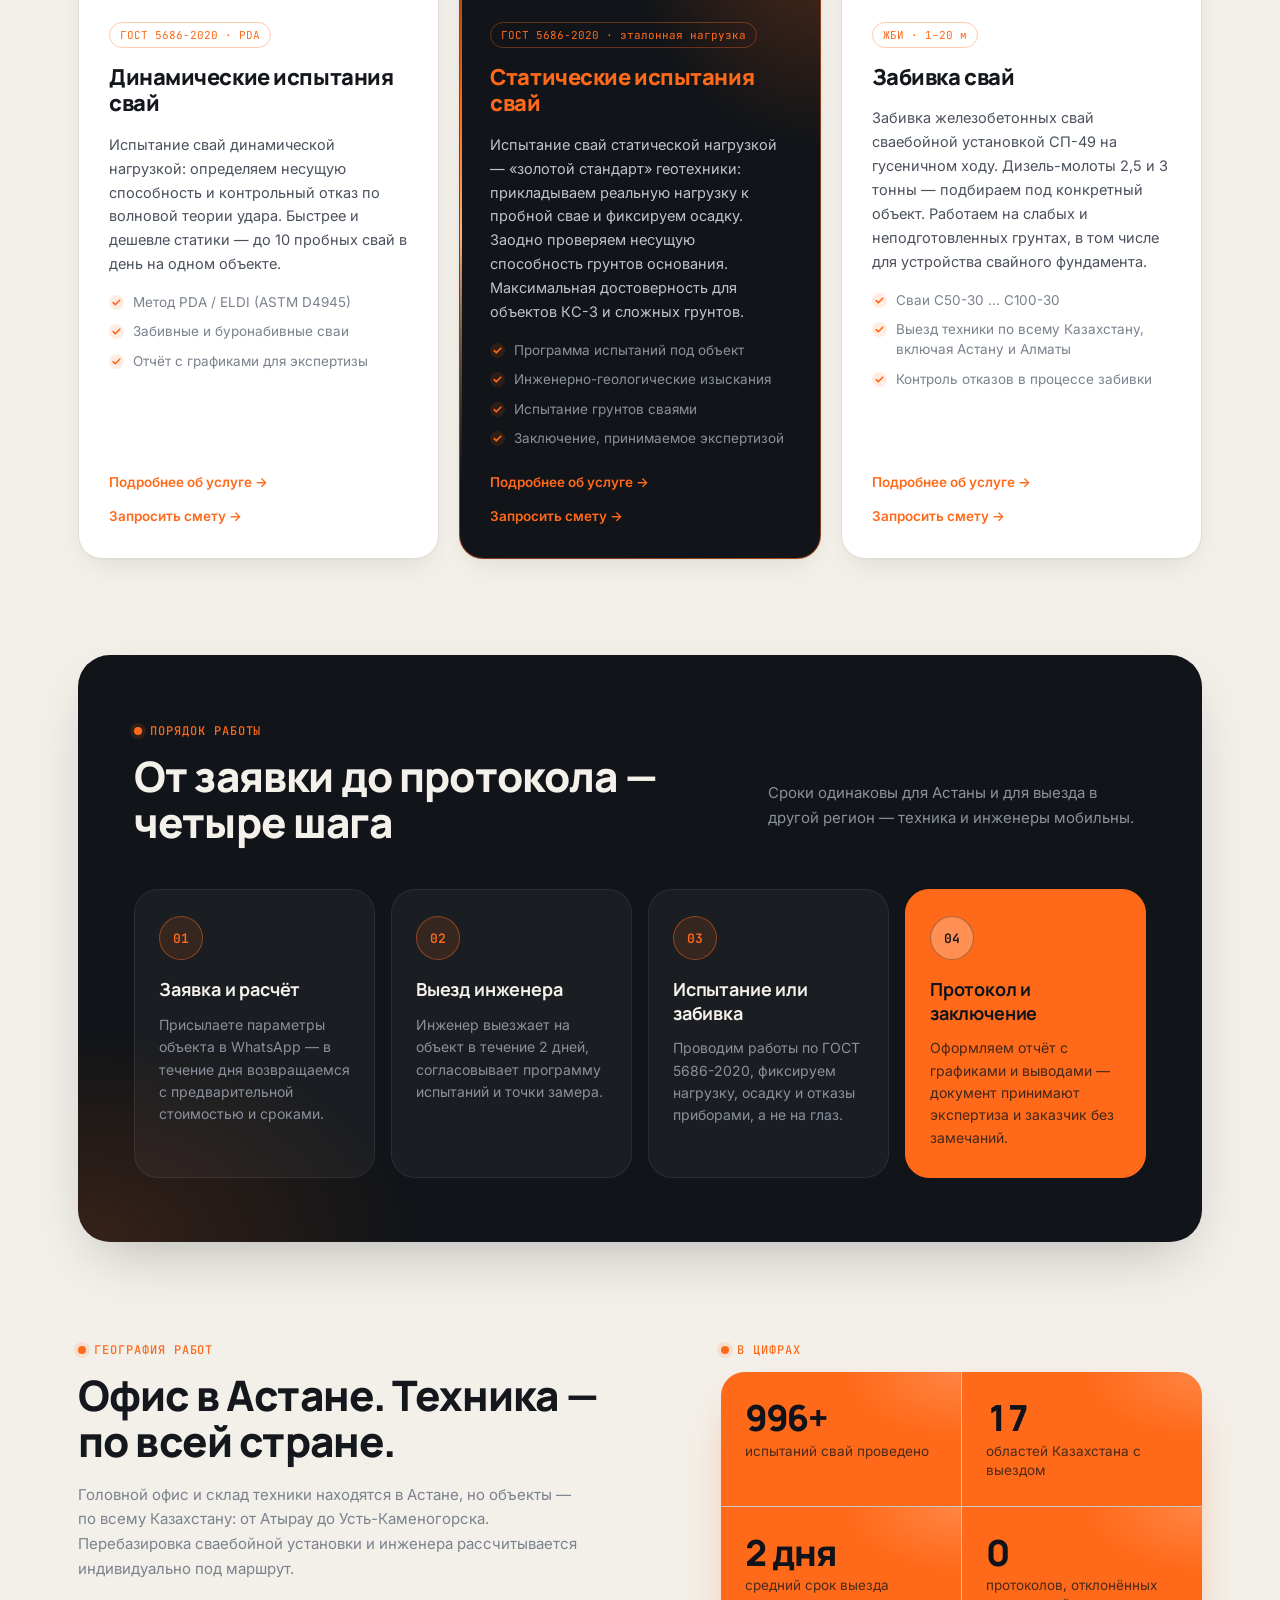
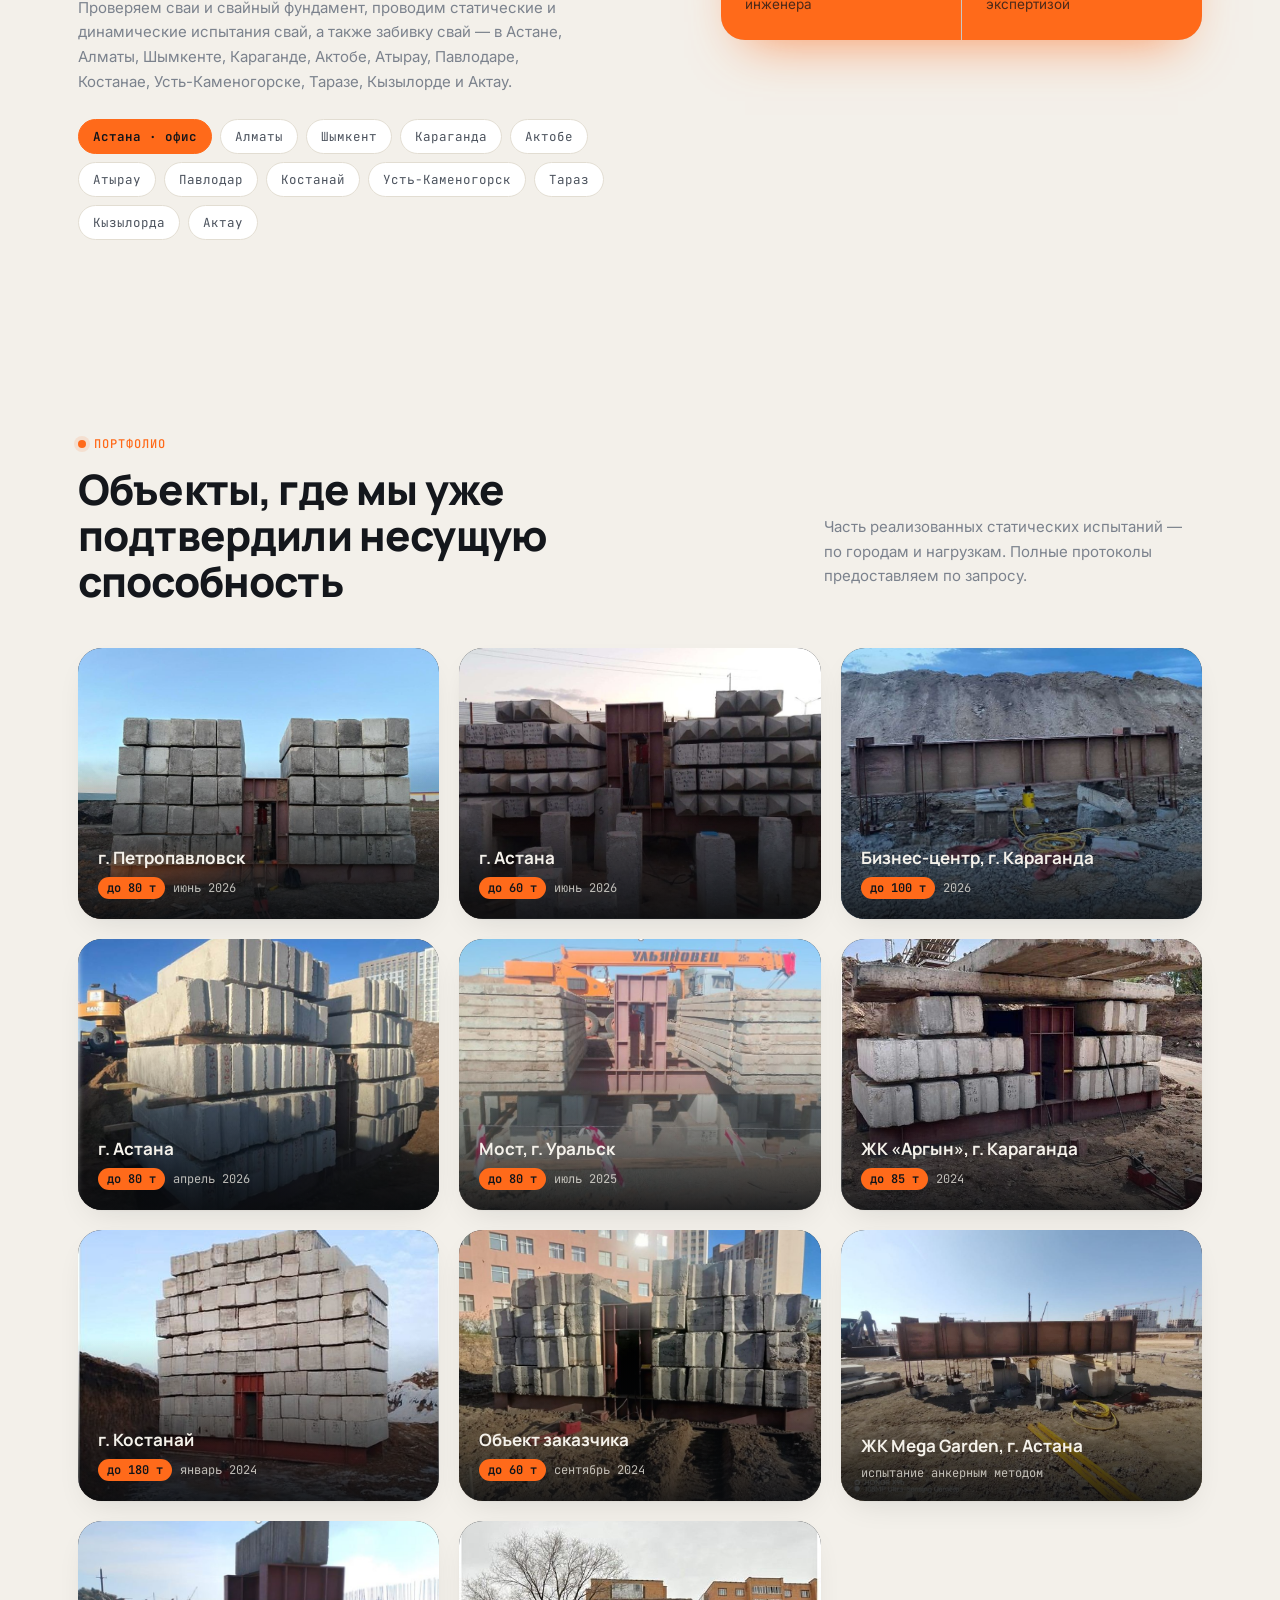
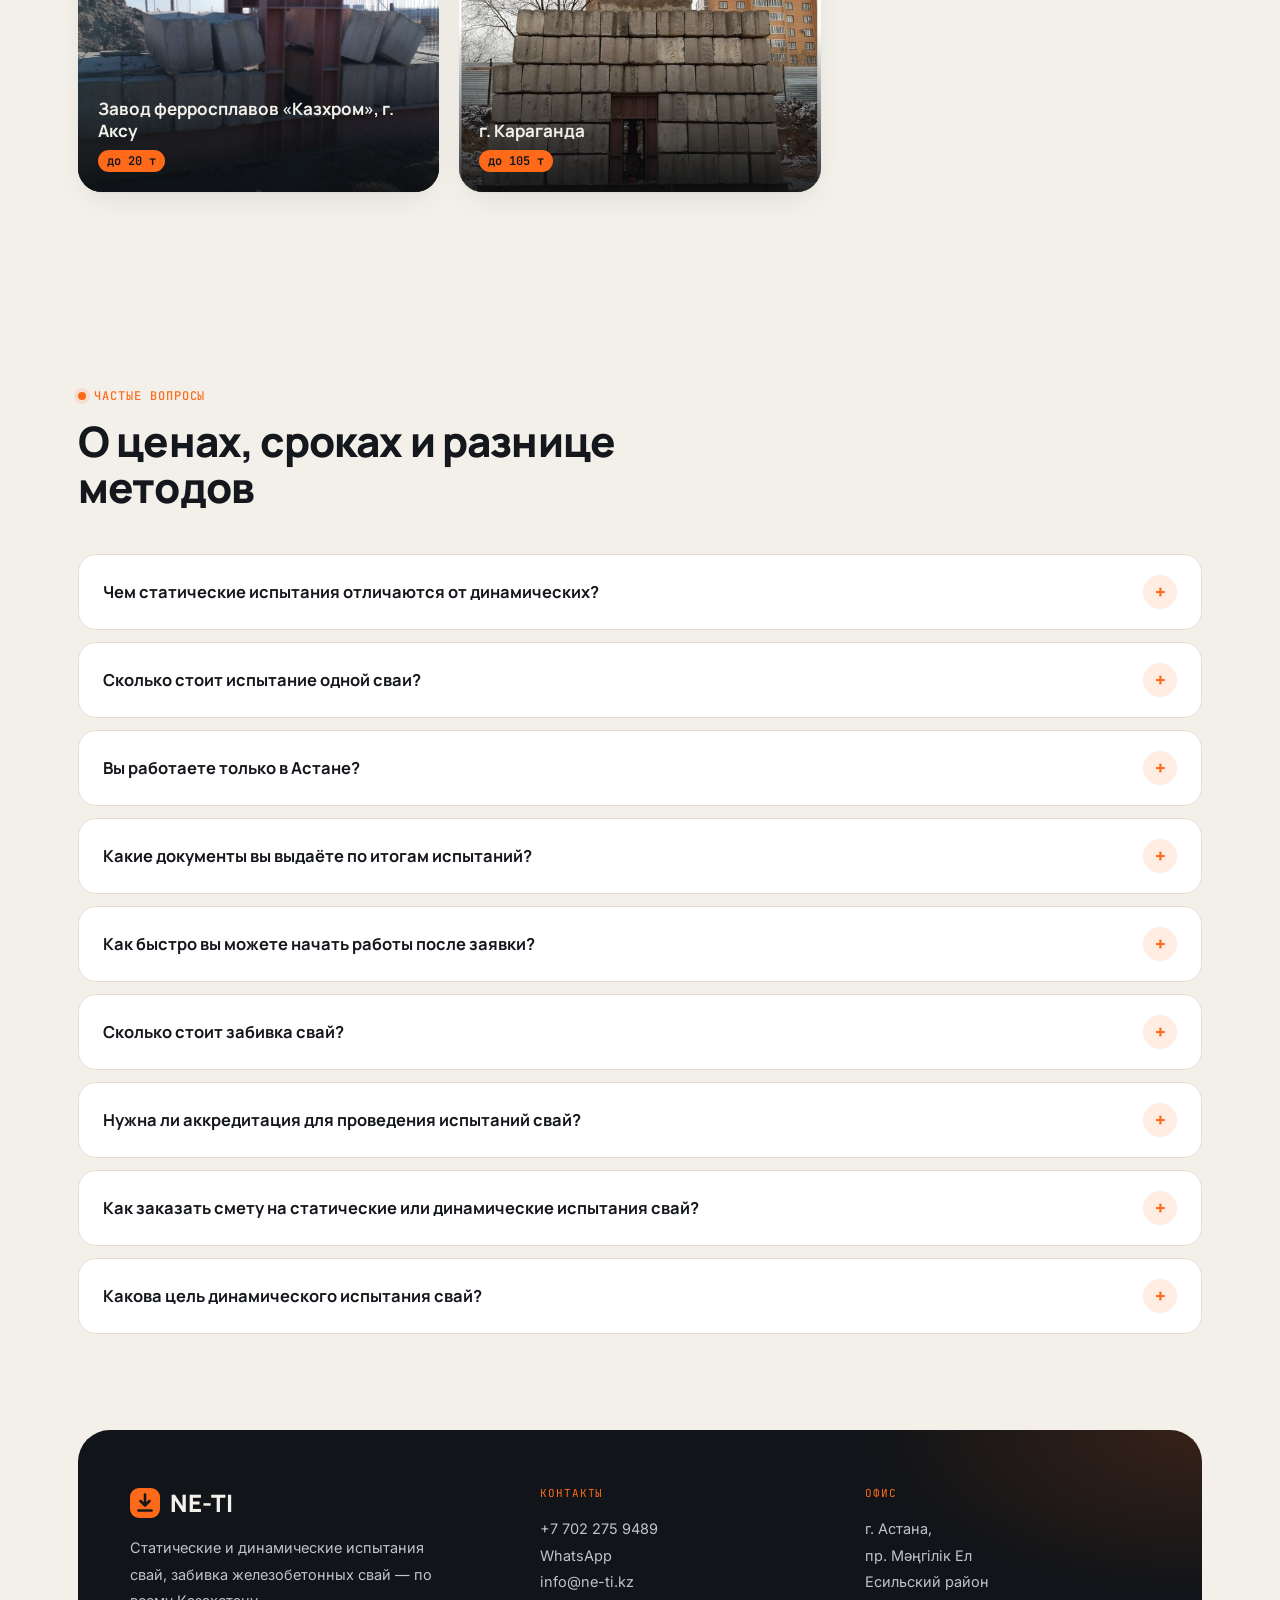
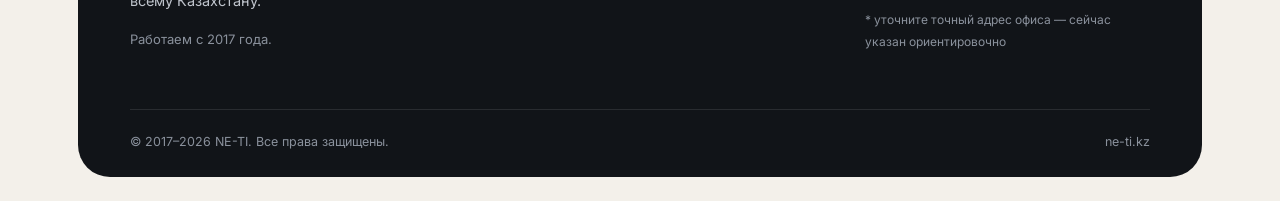
==== commit 05e6ab52: "Редизайн сайта по референсам и трендовые анимации - Новый визуальный стиль: плавающая шапка-капсула," ====
--- a/index.html
+++ b/index.html
@@ -34,7 +34,7 @@
 
 <link rel="preconnect" href="https://fonts.googleapis.com">
 <link rel="preconnect" href="https://fonts.gstatic.com" crossorigin>
-<link href="https://fonts.googleapis.com/css2?family=Space+Grotesk:wght@400;500;600;700&family=Inter:wght@400;500;600;700&family=JetBrains+Mono:wght@400;500;600&display=swap" rel="stylesheet">
+<link href="https://fonts.googleapis.com/css2?family=Manrope:wght@500;600;700;800&family=Inter:wght@400;500;600;700&family=JetBrains+Mono:wght@400;500;600&display=swap" rel="stylesheet">
 
 <script type="application/ld+json">
 {
@@ -321,6 +321,7 @@
     <div class="wrap" style="padding:0;">
       <div class="services">
         <div class="service">
+          <div class="service-icon" aria-hidden="true"><svg viewBox="0 0 24 24" fill="none" stroke="currentColor" stroke-width="1.8" stroke-linecap="round" stroke-linejoin="round"><path d="M2 12h3l2-6 4 12 3-9 2 3h6"/></svg></div>
           <span class="code">ГОСТ 5686-2020 · PDA</span>
           <h3>Динамические испытания свай</h3>
           <p>Испытание свай динамической нагрузкой: определяем несущую способность и контрольный отказ по волновой теории удара. Быстрее и дешевле статики — до 10 пробных свай в день на одном объекте.</p>
@@ -334,7 +335,8 @@
           <a class="cta" href="https://wa.me/77022759489?text=Здравствуйте!%20Нужна%20смета%20на%20динамические%20испытания%20свай." target="_blank" rel="noopener" style="margin-top:0;padding-top:0;">Запросить смету →</a>
           </div>
         </div>
-        <div class="service">
+        <div class="service is-featured">
+          <div class="service-icon" aria-hidden="true"><svg viewBox="0 0 24 24" fill="none" stroke="currentColor" stroke-width="1.8" stroke-linecap="round" stroke-linejoin="round"><path d="M6 3h12"/><path d="M12 3v7"/><path d="M8.5 7.5 12 11l3.5-3.5"/><rect x="9.5" y="13" width="5" height="8" rx="1"/><path d="M3 21h18"/></svg></div>
           <span class="code">ГОСТ 5686-2020 · эталонная нагрузка</span>
           <h3>Статические испытания свай</h3>
           <p>Испытание свай статической нагрузкой — «золотой стандарт» геотехники: прикладываем реальную нагрузку к пробной свае и фиксируем осадку. Заодно проверяем несущую способность грунтов основания. Максимальная достоверность для объектов КС-3 и сложных грунтов.</p>
@@ -350,6 +352,7 @@
           </div>
         </div>
         <div class="service">
+          <div class="service-icon" aria-hidden="true"><svg viewBox="0 0 24 24" fill="none" stroke="currentColor" stroke-width="1.8" stroke-linecap="round" stroke-linejoin="round"><rect x="7" y="2" width="10" height="5" rx="1"/><path d="M12 7v3"/><rect x="10" y="10" width="4" height="11" rx=".5"/><path d="M4 21h16"/></svg></div>
           <span class="code">ЖБИ · 1–20 м</span>
           <h3>Забивка свай</h3>
           <p>Забивка железобетонных свай сваебойной установкой СП-49 на гусеничном ходу. Дизель-молоты 2,5 и 3 тонны — подбираем под конкретный объект. Работаем на слабых и неподготовленных грунтах, в том числе для устройства свайного фундамента.</p>
@@ -624,6 +627,7 @@
 </a>
 
 <script src="/js/site.js"></script>
+<script src="/js/motion.js" defer></script>
 <script src="/js/home.js"></script>
 </body>
 </html>
--- a/styles.css
+++ b/styles.css
@@ -1,36 +1,73 @@
+  /* ============================================================
+     NE-TI — дизайн-система
+     светлая тема: кремовый фон + тёмные скруглённые панели
+     тёмная тема: графит + оранжевый акцент
+     ============================================================ */
   :root,
   html[data-theme="light"]{
-    --bg:#f5f1e8;
+    --bg:#f3f0ea;
     --bg-panel:#ffffff;
-    --bg-panel-2:#faf7ef;
-    --line:#e2ddce;
-    --steel:#3f5c78;
-    --steel-dim:#c7d0da;
+    --bg-panel-2:#ece8df;
+    --line:#e2ddd2;
+    --steel:#5d6878;
+    --steel-dim:#cfd3d9;
     --accent:#ff6a1a;
     --accent-dim:#e0580f;
-    --paper:#181d24;
-    --paper-dim:#4a5361;
-    --muted:#767f8c;
+    --accent-soft:rgba(255,106,26,.12);
+    --paper:#14171c;
+    --paper-dim:#4b525d;
+    --muted:#7b828d;
     --mono-num:#c14e14;
-    --bg-header:rgba(245,241,232,.86);
-    --radius:2px;
+    --bg-header:rgba(243,240,234,.0);
+    --shadow:0 1px 2px rgba(20,23,28,.04), 0 12px 32px -12px rgba(20,23,28,.12);
+    --shadow-lg:0 24px 60px -20px rgba(20,23,28,.28);
+    --radius:999px;
+    --r-xl:32px;
+    --r-lg:24px;
+    --r-md:18px;
+    --gutter:28px;
     --maxw:1180px;
+    --dark-panel:#111418;
   }
   html[data-theme="dark"]{
-    --bg:#10141a;
-    --bg-panel:#171d26;
-    --bg-panel-2:#1c2430;
-    --line:#262e3b;
-    --steel:#5c7fa8;
-    --steel-dim:#3a4a5e;
+    --bg:#0b0d10;
+    --bg-panel:#15181d;
+    --bg-panel-2:#1b1f25;
+    --line:#252a31;
+    --steel:#8a96a6;
+    --steel-dim:#343b45;
     --accent:#ff6a1a;
-    --accent-dim:#c9531a;
-    --paper:#eae7de;
-    --paper-dim:#b7bcc6;
-    --muted:#7c8798;
+    --accent-dim:#ff8a4c;
+    --accent-soft:rgba(255,106,26,.14);
+    --paper:#f2efe8;
+    --paper-dim:#b9bec7;
+    --muted:#7f8794;
     --mono-num:#ffb27a;
-    --bg-header:rgba(16,20,26,.86);
-  }
+    --shadow:0 1px 2px rgba(0,0,0,.3), 0 12px 32px -12px rgba(0,0,0,.5);
+    --shadow-lg:0 24px 60px -20px rgba(0,0,0,.7);
+    --dark-panel:#14171c;
+  }
+
+  /* локальная тёмная палитра — для панелей, которые тёмные в любой теме */
+  header .nav,
+  .hero > .wrap,
+  .diagram-card,
+  #process > .wrap,
+  .service.is-featured,
+  footer > .wrap{
+    --bg-panel:#1a1e24;
+    --bg-panel-2:#20252c;
+    --line:rgba(255,255,255,.1);
+    --steel:#9aa6b6;
+    --steel-dim:rgba(255,255,255,.22);
+    --paper:#f4f1ea;
+    --paper-dim:#bfc4cc;
+    --muted:#8a919c;
+    --mono-num:#ffb27a;
+    --accent-dim:#ff8a4c;
+    color:var(--paper);
+  }
+
   *{box-sizing:border-box;}
   html{scroll-behavior:smooth;}
   body{
@@ -38,21 +75,36 @@
     background:var(--bg);
     color:var(--paper);
     font-family:'Inter',sans-serif;
+    font-size:16px;
     -webkit-font-smoothing:antialiased;
     overflow-x:hidden;
     transition:background .25s ease, color .25s ease;
   }
   h1,h2,h3,.disp{
-    font-family:'Space Grotesk',sans-serif;
+    font-family:'Manrope','Inter',sans-serif;
     color:var(--paper);
-    letter-spacing:-0.01em;
+    letter-spacing:-0.02em;
     margin:0;
   }
   .mono{font-family:'JetBrains Mono',monospace;}
   a{color:inherit;}
-  .wrap{max-width:var(--maxw);margin:0 auto;padding:0 28px;}
+  .wrap{max-width:var(--maxw);margin:0 auto;padding:0 var(--gutter);}
   img,svg{display:block;max-width:100%;}
   ::selection{background:var(--accent);color:#10141a;}
+  @media(max-width:600px){ :root{--gutter:16px;} }
+
+  /* общий приём «панель»: скруглённый блок, выровненный по контентной сетке */
+  .hero > .wrap,
+  #process > .wrap,
+  footer > .wrap{
+    width:calc(100% - 2*var(--gutter));
+    max-width:calc(var(--maxw) - 2*var(--gutter));
+    margin-left:auto;margin-right:auto;
+    border-radius:var(--r-xl);
+    background:var(--dark-panel);
+    position:relative;
+    overflow:hidden;
+  }
 
   /* subtle blueprint grid background */
   .grid-bg{
@@ -61,86 +113,166 @@
       linear-gradient(var(--line) 1px, transparent 1px),
       linear-gradient(90deg, var(--line) 1px, transparent 1px);
     background-size:56px 56px;
-    opacity:.35;
-    mask-image:radial-gradient(ellipse 80% 60% at 50% 0%, #000 40%, transparent 90%);
-  }
-
-  /* header */
+    opacity:.3;
+    mask-image:radial-gradient(ellipse 80% 50% at 50% 0%, #000 30%, transparent 85%);
+  }
+
+  /* ---------- header: плавающая «капсула» ---------- */
   header{
     position:sticky;top:0;z-index:50;
-    background:var(--bg-header);
-    backdrop-filter:blur(10px);
-    border-bottom:1px solid var(--line);
-  }
-  .nav{display:flex;align-items:center;justify-content:space-between;height:72px;}
-  .logo{font-family:'Space Grotesk';font-weight:700;font-size:20px;letter-spacing:.02em;display:flex;align-items:center;gap:10px;text-decoration:none;cursor:pointer;}
+    padding:12px 0;
+    background:transparent;
+  }
+  header .nav{
+    display:flex;align-items:center;justify-content:space-between;gap:16px;
+    height:64px;
+    width:calc(100% - 2*var(--gutter));
+    max-width:calc(var(--maxw) - 2*var(--gutter));
+    padding:0 10px 0 22px;
+    background:rgba(17,20,24,.9);
+    backdrop-filter:blur(14px);
+    -webkit-backdrop-filter:blur(14px);
+    border:1px solid rgba(255,255,255,.08);
+    border-radius:999px;
+    box-shadow:0 12px 32px -16px rgba(0,0,0,.45);
+  }
+  .logo{
+    font-family:'Manrope',sans-serif;font-weight:800;font-size:19px;letter-spacing:.02em;
+    display:flex;align-items:center;gap:10px;text-decoration:none;cursor:pointer;order:2;
+    color:var(--paper);
+  }
+  .logo::before{
+    content:'';flex-shrink:0;
+    width:30px;height:30px;border-radius:9px;
+    background:url("data:image/svg+xml,%3Csvg xmlns='http://www.w3.org/2000/svg' viewBox='0 0 30 30'%3E%3Cpath d='M15 6.5v11M10.5 13l4.5 4.5 4.5-4.5' stroke='%2314171c' stroke-width='2.6' fill='none' stroke-linecap='round' stroke-linejoin='round'/%3E%3Cpath d='M8.5 22.5h13' stroke='%2314171c' stroke-width='2.6' stroke-linecap='round'/%3E%3C/svg%3E") center/100% no-repeat, var(--accent);
+  }
   .logo .dot{color:var(--accent);}
-  .navlinks{display:flex;gap:28px;font-size:14px;color:var(--paper-dim);}
-  .navlinks a{text-decoration:none;transition:color .15s;}
-  .navlinks a:hover{color:var(--paper);}
-  .nav-right{display:flex;align-items:center;gap:18px;}
-  .phone-link{font-family:'JetBrains Mono';font-size:14px;color:var(--paper-dim);text-decoration:none;white-space:nowrap;}
+  .navlinks{display:flex;gap:4px;font-size:14px;color:var(--paper-dim);order:3;}
+  .navlinks a{text-decoration:none;white-space:nowrap;padding:8px 12px;border-radius:999px;transition:color .15s, background .15s;}
+  .navlinks a:hover{color:var(--paper);background:rgba(255,255,255,.07);}
+  .nav-right{display:flex;align-items:center;gap:16px;order:4;}
+  .phone-link{font-family:'JetBrains Mono';font-size:13.5px;color:var(--paper-dim);text-decoration:none;white-space:nowrap;transition:color .15s;}
+  .phone-link:hover{color:var(--paper);}
+  .navlinks-hide{display:none;}
+
+  /* ---------- buttons ---------- */
   .btn{
-    display:inline-flex;align-items:center;gap:8px;
-    padding:11px 20px;border-radius:var(--radius);
-    font-size:14px;font-weight:600;text-decoration:none;
+    display:inline-flex;align-items:center;justify-content:center;gap:8px;
+    padding:13px 24px;border-radius:var(--radius);
+    font-size:14.5px;font-weight:600;text-decoration:none;
     border:1px solid transparent;cursor:pointer;
-    transition:transform .15s ease, background .15s ease, border-color .15s ease;
+    transition:transform .18s ease, background .18s ease, border-color .18s ease, box-shadow .18s ease, color .18s ease;
     white-space:nowrap;
   }
-  .btn-accent{background:var(--accent);color:#10141a;}
-  .btn-accent:hover{background:#ff7d3a;transform:translateY(-1px);}
-  .btn-ghost{background:transparent;color:var(--paper);border-color:var(--steel-dim);}
-  .btn-ghost:hover{border-color:var(--steel);}
-  .navlinks-hide{display:none;}
-  @media(max-width:880px){.navlinks{display:none;} .phone-link{display:none;}}
-
-  /* hero */
-  .hero{position:relative;z-index:1;padding:40px 0 40px;}
+  .btn-accent{background:var(--accent);color:#10141a;box-shadow:0 10px 24px -10px rgba(255,106,26,.7);}
+  .btn-accent:hover{background:#ff7d3a;transform:translateY(-2px);box-shadow:0 14px 30px -10px rgba(255,106,26,.8);}
+  .btn-ghost{background:rgba(255,255,255,.02);color:var(--paper);border-color:var(--steel-dim);}
+  .btn-ghost:hover{border-color:var(--paper);background:rgba(255,255,255,.06);}
+  header .btn{padding:11px 20px;}
+
+  /* compact prayer timer in header */
+  .header-salah{
+    order:1;
+    display:flex;align-items:baseline;gap:8px;
+    font-family:'JetBrains Mono';font-size:12.5px;
+    padding:6px 12px;border:1px solid var(--line);border-radius:999px;
+    background:rgba(255,255,255,.03);
+    white-space:nowrap;
+  }
+  .header-salah-name{color:var(--muted);}
+  .header-salah-timer{color:var(--accent);font-weight:600;}
+
+  @media(max-width:1180px){
+    .phone-link{display:none;}
+  }
+  @media(max-width:880px){
+    .navlinks{display:none;}
+    header .nav{padding:0 8px 0 16px;height:58px;}
+    .logo{order:1;}
+    .header-salah{order:2;margin:0 auto;}
+    .nav-right{order:3;}
+  }
+  @media(max-width:400px){
+    .header-salah-name{display:none;}
+    .logo{font-size:17px;}
+    .logo::before{width:26px;height:26px;}
+  }
+
+  /* ---------- hero: тёмная панель с фото объекта ---------- */
+  .hero{position:relative;z-index:1;padding:20px 0 24px;}
+  .hero > .wrap{
+    padding:64px 56px;
+    background:var(--dark-panel);
+    box-shadow:var(--shadow-lg);
+    isolation:isolate;
+  }
+  /* фото объекта под затемнением */
+  .hero > .wrap::before{
+    content:'';position:absolute;inset:-8% 0;z-index:-1;pointer-events:none;
+    background:
+      radial-gradient(ellipse 60% 70% at 100% 0%, rgba(255,106,26,.22), transparent 60%),
+      linear-gradient(100deg, rgba(12,14,17,.97) 0%, rgba(12,14,17,.9) 42%, rgba(12,14,17,.7) 100%),
+      url('/images/object-uralsk-bridge-80t-2025-07.jpg') center/cover no-repeat;
+  }
   .hero-grid{
     display:grid;
-    grid-template-columns:1.05fr .95fr;
-    gap:24px 56px;
+    grid-template-columns:1.08fr .92fr;
+    gap:32px 56px;
     align-items:center;
   }
   @media(max-width:980px){
-    .hero-grid{
-      grid-template-columns:1fr;
-      gap:28px;
-    }
+    .hero-grid{grid-template-columns:1fr;gap:36px;}
+  }
+  @media(max-width:700px){
+    .hero > .wrap{padding:40px 22px;border-radius:26px;}
   }
   .eyebrow{
     display:inline-flex;align-items:center;gap:10px;
-    font-family:'JetBrains Mono';font-size:12px;color:var(--steel);
-    border:1px solid var(--steel-dim);padding:6px 12px;border-radius:20px;
-    margin-bottom:22px;
-  }
-  .eyebrow .pulse{width:6px;height:6px;border-radius:50%;background:var(--accent);animation:pulse 2s infinite;}
-  @keyframes pulse{0%,100%{opacity:1;}50%{opacity:.25;}}
-  h1{font-size:clamp(32px,4.4vw,52px);line-height:1.08;font-weight:700;}
+    font-family:'JetBrains Mono';font-size:12px;color:var(--paper-dim);
+    border:1px solid var(--steel-dim);padding:7px 14px;border-radius:999px;
+    background:rgba(255,255,255,.04);
+    margin-bottom:24px;
+  }
+  .eyebrow .pulse{width:7px;height:7px;border-radius:50%;background:var(--accent);box-shadow:0 0 0 4px rgba(255,106,26,.2);animation:pulse 2s infinite;}
+  @keyframes pulse{0%,100%{opacity:1;}50%{opacity:.35;}}
+  h1{font-size:clamp(32px,4.4vw,54px);line-height:1.06;font-weight:800;letter-spacing:-0.03em;}
   h1 em{font-style:normal;color:var(--accent);}
-  .hero-sub{font-size:17px;line-height:1.65;color:var(--paper-dim);max-width:52ch;margin:22px 0 32px;}
-  .hero-ctas{display:flex;gap:14px;flex-wrap:wrap;margin-bottom:34px;}
-  .hero-meta{display:flex;gap:32px;flex-wrap:wrap;font-size:13px;color:var(--muted);}
-  .hero-meta b{display:block;color:var(--paper);font-family:'JetBrains Mono';font-size:20px;font-weight:600;}
-
-  /* diagram */
+  .hero-sub{font-size:17px;line-height:1.65;color:var(--paper-dim);max-width:52ch;margin:24px 0 34px;}
+  .hero-ctas{display:flex;gap:12px;flex-wrap:wrap;margin-bottom:36px;}
+  .hero > .wrap .hero-ctas:last-child{margin-bottom:0;}
+  .hero-meta{
+    display:grid;grid-template-columns:repeat(3,1fr);
+    font-size:13px;color:var(--muted);line-height:1.4;
+    border:1px solid var(--line);border-radius:var(--r-md);
+    background:rgba(255,255,255,.035);
+    backdrop-filter:blur(6px);
+  }
+  .hero-meta > div{padding:16px 20px;}
+  .hero-meta > div + div{border-left:1px solid var(--line);}
+  .hero-meta b{display:block;color:var(--paper);font-family:'Manrope';font-size:26px;font-weight:800;letter-spacing:-0.02em;margin-bottom:2px;}
+  .hero-meta b::after{content:'';display:inline-block;width:6px;height:6px;border-radius:50%;background:var(--accent);margin-left:4px;vertical-align:top;margin-top:6px;}
+  @media(max-width:520px){
+    .hero-meta > div{padding:14px 12px;}
+    .hero-meta b{font-size:21px;}
+    .hero-meta b::after{display:none;}
+  }
+  .hero .btn{padding:15px 26px;}
+
+  /* diagram — «экран датчика» */
   .diagram-card{
-    /* фиксированная тёмная "приборная" панель — не зависит от темы сайта, как экран датчика */
-    --bg-panel:#171d26;
-    --bg-panel-2:#1c2430;
-    --line:#262e3b;
+    --bg-panel:#161a20;
+    --bg-panel-2:#1c2129;
     --steel:#5c7fa8;
-    --paper:#eae7de;
-    --paper-dim:#b7bcc6;
-    --muted:#7c8798;
-    --mono-num:#ffb27a;
     --accent:#ff6a1a;
-    background:var(--bg-panel);border:1px solid var(--line);border-radius:6px;
+    background:rgba(20,24,30,.82);
+    backdrop-filter:blur(10px);
+    -webkit-backdrop-filter:blur(10px);
+    border:1px solid rgba(255,255,255,.1);border-radius:var(--r-lg);
     padding:22px 22px 16px;position:relative;
-  }
-  .diagram-head{display:flex;justify-content:space-between;align-items:center;margin-bottom:8px;}
-  .diagram-title{font-family:'JetBrains Mono';font-size:12px;color:var(--muted);text-transform:uppercase;letter-spacing:.06em;}
+    box-shadow:0 30px 60px -30px rgba(0,0,0,.8);
+  }
+  .diagram-head{display:flex;justify-content:space-between;align-items:center;gap:12px;margin-bottom:8px;}
+  .diagram-title{font-family:'JetBrains Mono';font-size:11.5px;color:var(--muted);text-transform:uppercase;letter-spacing:.06em;}
   .diagram-readout{font-family:'JetBrains Mono';font-size:12px;color:var(--mono-num);text-align:right;}
   .diagram-readout b{font-size:22px;display:block;color:var(--accent);}
   .layer-label{font-family:'JetBrains Mono';font-size:10px;fill:var(--muted);}
@@ -151,23 +283,24 @@
   .pile-rod{stroke:var(--paper-dim);}
   .load-arrow{fill:var(--accent);}
 
-  /* prayer times widget — compact, Sajda-style */
+  /* ---------- prayer times widget ---------- */
   .salah-card{
-    background:var(--bg-panel);border:1px solid var(--line);border-radius:10px;
+    background:var(--bg-panel);border:1px solid var(--line);border-radius:var(--r-md);
     padding:14px 16px;
     max-width:440px;
+    box-shadow:var(--shadow);
   }
   @media(max-width:600px){ .salah-card{ max-width:none; } }
   .salah-top{display:flex;justify-content:space-between;align-items:flex-start;}
-  .salah-next-label{font-size:11px;color:var(--muted);text-transform:uppercase;letter-spacing:.04em;}
-  .salah-next-name{font-family:'Space Grotesk';font-weight:600;font-size:15px;color:var(--paper);margin-top:2px;}
+  .salah-next-label{font-size:11px;color:var(--muted);text-transform:uppercase;letter-spacing:.06em;}
+  .salah-next-name{font-family:'Manrope';font-weight:700;font-size:15px;color:var(--paper);margin-top:2px;}
   .salah-timer{font-family:'JetBrains Mono';font-weight:600;font-size:24px;color:var(--paper);letter-spacing:.02em;margin-top:2px;}
   .salah-city{text-align:right;}
-  .salah-city b{font-family:'Space Grotesk';font-size:14px;color:var(--paper);display:block;}
+  .salah-city b{font-family:'Manrope';font-size:14px;color:var(--paper);display:inline-block;padding:4px 10px;border-radius:999px;background:var(--accent-soft);}
   .salah-city span{font-size:11px;color:var(--muted);}
   .salah-row{display:grid;grid-template-columns:repeat(6,1fr);gap:5px;margin-top:12px;}
   .salah-chip{
-    background:var(--bg);border-radius:6px;padding:7px 2px;text-align:center;
+    background:var(--bg);border-radius:10px;padding:7px 2px;text-align:center;
     transition:background .2s;
   }
   .salah-chip.active{background:var(--accent);}
@@ -176,143 +309,445 @@
   .salah-chip-name{font-size:9.5px;color:var(--muted);display:block;}
   .salah-chip-time{font-family:'JetBrains Mono';font-size:11.5px;font-weight:600;color:var(--paper);display:block;margin-top:3px;}
 
-  /* section shell */
-  section{position:relative;z-index:1;padding:88px 0;}
-  .section-head{display:flex;justify-content:space-between;align-items:flex-end;gap:20px;margin-bottom:48px;flex-wrap:wrap;}
-  .kicker{font-family:'JetBrains Mono';font-size:12px;color:var(--steel);letter-spacing:.06em;text-transform:uppercase;margin-bottom:10px;}
-  h2{font-size:clamp(26px,3vw,36px);font-weight:600;max-width:20ch;}
-  .section-note{max-width:42ch;font-size:14px;color:var(--muted);line-height:1.6;}
+  /* ---------- section shell ---------- */
+  section{position:relative;z-index:1;padding:96px 0;}
+  .section-head{display:flex;justify-content:space-between;align-items:flex-end;gap:24px;margin-bottom:44px;flex-wrap:wrap;}
+  .kicker{
+    display:inline-flex;align-items:center;gap:8px;
+    font-family:'JetBrains Mono';font-size:12px;font-weight:500;color:var(--accent);
+    letter-spacing:.08em;text-transform:uppercase;margin-bottom:14px;
+  }
+  .kicker::before{content:'';width:8px;height:8px;border-radius:50%;background:var(--accent);box-shadow:0 0 0 4px var(--accent-soft);flex-shrink:0;}
+  h2{font-size:clamp(28px,3.4vw,42px);line-height:1.1;font-weight:800;max-width:20ch;}
+  .section-note{max-width:42ch;font-size:15px;color:var(--muted);line-height:1.65;}
   hr.rule{border:none;border-top:1px solid var(--line);margin:0;}
-
-  /* services */
-  .services{display:grid;grid-template-columns:repeat(3,1fr);gap:1px;background:var(--line);border:1px solid var(--line);}
+  @media(max-width:700px){
+    section{padding:64px 0;}
+    .section-head{margin-bottom:32px;}
+  }
+
+  /* ---------- services: карточки ---------- */
+  .services{display:grid;grid-template-columns:repeat(3,1fr);gap:20px;}
+  #services > .wrap[style]{padding:0 var(--gutter) !important;}
   @media(max-width:900px){.services{grid-template-columns:1fr;}}
-  .service{background:var(--bg-panel);padding:34px 30px;display:flex;flex-direction:column;gap:16px;}
-  .service .code{font-family:'JetBrains Mono';font-size:11px;color:var(--accent);}
-  .service h3{font-size:21px;font-weight:600;}
-  .service p{font-size:14px;line-height:1.65;color:var(--paper-dim);margin:0;}
-  .service ul{margin:0;padding:0;list-style:none;font-size:13px;color:var(--muted);display:flex;flex-direction:column;gap:8px;}
-  .service li{padding-left:16px;position:relative;}
-  .service li::before{content:'—';position:absolute;left:0;color:var(--steel);}
-  .service .cta{margin-top:auto;padding-top:10px;font-size:13px;font-weight:600;color:var(--accent);text-decoration:none;display:inline-flex;align-items:center;gap:6px;}
-  .service .cta:hover{color:#ff7d3a;}
-
-  /* process */
-  .process{display:flex;flex-direction:column;border-top:1px solid var(--line);}
-  .process-row{display:grid;grid-template-columns:80px 1fr 1fr;gap:24px;padding:26px 0;border-bottom:1px solid var(--line);align-items:baseline;}
-  @media(max-width:760px){.process-row{grid-template-columns:44px 1fr;}.process-row .p-desc{grid-column:2;}}
-  .p-num{font-family:'JetBrains Mono';font-size:13px;color:var(--steel);}
-  .p-title{font-size:18px;font-weight:600;font-family:'Space Grotesk';}
+  .service{
+    background:var(--bg-panel);
+    border:1px solid var(--line);
+    border-radius:var(--r-lg);
+    padding:32px 30px;
+    display:flex;flex-direction:column;gap:16px;
+    box-shadow:var(--shadow);
+    transition:transform .25s ease, box-shadow .25s ease, border-color .25s ease;
+    position:relative;overflow:hidden;
+  }
+  .service:hover{transform:translateY(-4px);box-shadow:var(--shadow-lg);border-color:rgba(255,106,26,.45);}
+  .service-icon{
+    width:56px;height:56px;border-radius:16px;
+    display:flex;align-items:center;justify-content:center;
+    background:var(--accent-soft);color:var(--accent);
+    margin-bottom:6px;
+  }
+  .service-icon svg{width:28px;height:28px;}
+  .service .code{
+    align-self:flex-start;
+    font-family:'JetBrains Mono';font-size:11px;color:var(--accent);
+    padding:5px 10px;border-radius:999px;border:1px solid rgba(255,106,26,.35);
+  }
+  .service h3{font-size:22px;font-weight:800;line-height:1.2;}
+  .service p{font-size:14.5px;line-height:1.65;color:var(--paper-dim);margin:0;}
+  .service ul{margin:0;padding:0;list-style:none;font-size:13.5px;color:var(--muted);display:flex;flex-direction:column;gap:9px;}
+  .service li{padding-left:24px;position:relative;line-height:1.5;}
+  .service li::before{
+    content:'';position:absolute;left:0;top:3px;
+    width:15px;height:15px;border-radius:50%;
+    background:var(--accent-soft) url("data:image/svg+xml,%3Csvg xmlns='http://www.w3.org/2000/svg' viewBox='0 0 16 16'%3E%3Cpath d='M4.5 8.2l2.2 2.2 4.8-4.8' fill='none' stroke='%23ff6a1a' stroke-width='1.8' stroke-linecap='round' stroke-linejoin='round'/%3E%3C/svg%3E") center/100% no-repeat;
+  }
+  .service .cta{
+    margin-top:auto;padding-top:10px;font-size:13.5px;font-weight:600;color:var(--accent);
+    text-decoration:none;display:inline-flex;align-items:center;gap:6px;
+    transition:color .15s, gap .15s;
+  }
+  .service .cta:hover{color:var(--accent-dim);text-decoration:underline;text-underline-offset:4px;}
+  /* выделенная карточка — тёмная, как акцентная карточка в референсе */
+  .service.is-featured{
+    background:
+      radial-gradient(ellipse 90% 60% at 100% 0%, rgba(255,106,26,.28), transparent 60%),
+      var(--dark-panel);
+    border-color:rgba(255,106,26,.5);
+  }
+  .service.is-featured h3{color:var(--accent);}
+  .service.is-featured .service-icon{background:var(--accent);color:#10141a;}
+
+  /* ---------- process ---------- */
+  .process{
+    display:grid;
+    grid-template-columns:repeat(auto-fit,minmax(220px,1fr));
+    gap:16px;
+  }
+  .process-row{
+    display:flex;flex-direction:column;gap:12px;
+    padding:26px 24px 28px;
+    background:var(--bg-panel);
+    border:none;
+    border-radius:var(--r-lg);
+    box-shadow:var(--shadow);
+    position:relative;
+    transition:transform .25s ease, background .25s ease;
+  }
+  .process-row:hover{transform:translateY(-3px);}
+  .p-num{
+    display:flex;align-items:center;justify-content:center;
+    width:44px;height:44px;border-radius:50%;
+    font-family:'JetBrains Mono';font-size:13px;font-weight:600;color:var(--accent);
+    border:1px solid rgba(255,106,26,.45);
+    background:var(--accent-soft);
+    margin-bottom:6px;
+  }
+  .p-title{font-size:18px;font-weight:700;font-family:'Manrope';line-height:1.3;letter-spacing:-0.01em;}
   .p-desc{font-size:14px;color:var(--muted);line-height:1.6;}
 
-  /* coverage */
-  .coverage-grid{display:grid;grid-template-columns:1fr 1fr;gap:56px;}
-  @media(max-width:900px){.coverage-grid{grid-template-columns:1fr;gap:32px;}}
-  .city-tags{display:flex;flex-wrap:wrap;gap:10px;margin-top:22px;}
+  /* главная: процесс — тёмная панель */
+  #process{padding:0;margin:0;}
+  #process > .wrap{
+    padding:64px 56px;
+    background:
+      radial-gradient(ellipse 50% 60% at 0% 100%, rgba(255,106,26,.16), transparent 60%),
+      var(--dark-panel);
+    box-shadow:var(--shadow-lg);
+  }
+  #process .process-row{
+    background:rgba(255,255,255,.04);
+    border:1px solid rgba(255,255,255,.07);
+    box-shadow:none;
+  }
+  #process .process-row:hover{background:rgba(255,106,26,.08);border-color:rgba(255,106,26,.35);}
+  #process .process-row:last-child{background:var(--accent);border-color:var(--accent);}
+  #process .process-row:last-child .p-title{color:#10141a;}
+  #process .process-row:last-child .p-desc{color:rgba(16,20,26,.78);}
+  #process .process-row:last-child .p-num{color:#10141a;border-color:rgba(16,20,26,.35);background:rgba(255,255,255,.25);}
+  @media(max-width:700px){
+    #process > .wrap{padding:40px 22px;border-radius:26px;}
+  }
+
+  /* ---------- coverage ---------- */
+  .coverage-grid{display:grid;grid-template-columns:1.1fr .9fr;gap:56px;align-items:start;}
+  @media(max-width:900px){.coverage-grid{grid-template-columns:1fr;gap:36px;}}
+  .city-tags{display:flex;flex-wrap:wrap;gap:8px;margin-top:24px;}
   .city-tag{
-    font-family:'JetBrains Mono';font-size:12px;color:var(--paper-dim);
-    border:1px solid var(--line);padding:7px 13px;border-radius:20px;
-  }
-  .city-tag.hq{border-color:var(--accent);color:var(--accent);}
-  .stat-list{display:grid;grid-template-columns:1fr 1fr;gap:24px;}
-  .stat{border-left:2px solid var(--steel-dim);padding-left:16px;}
-  .stat b{display:block;font-family:'JetBrains Mono';font-size:30px;color:var(--paper);font-weight:600;}
-  .stat span{font-size:13px;color:var(--muted);}
-
-  /* cases / portfolio */
+    font-family:'JetBrains Mono';font-size:12.5px;color:var(--paper-dim);
+    background:var(--bg-panel);
+    border:1px solid var(--line);padding:8px 14px;border-radius:999px;
+    transition:border-color .15s, color .15s, background .15s, transform .15s;
+  }
+  a.city-tag:hover{border-color:var(--accent);color:var(--accent);transform:translateY(-1px);}
+  .city-tag.hq{border-color:var(--accent);background:var(--accent);color:#10141a;font-weight:600;}
+  /* цифры — оранжевая плашка */
+  .stat-list{
+    display:grid;grid-template-columns:1fr 1fr;gap:1px;
+    background:rgba(16,20,26,.18);
+    border-radius:var(--r-lg);overflow:hidden;
+    box-shadow:0 24px 50px -24px rgba(255,106,26,.7);
+  }
+  .stat{
+    background:var(--accent);
+    padding:26px 24px;
+    background-image:radial-gradient(ellipse 80% 80% at 100% 0%, rgba(255,255,255,.18), transparent 60%);
+  }
+  .stat b{display:block;font-family:'Manrope';font-size:36px;color:#10141a;font-weight:800;letter-spacing:-0.03em;line-height:1.1;}
+  .stat span{font-size:13.5px;color:rgba(16,20,26,.75);line-height:1.4;display:block;margin-top:4px;}
+
+  /* ---------- cases / portfolio ---------- */
   .cases-grid{display:grid;grid-template-columns:repeat(3,1fr);gap:20px;}
   @media(max-width:980px){.cases-grid{grid-template-columns:repeat(2,1fr);}}
   @media(max-width:620px){.cases-grid{grid-template-columns:1fr;}}
   .case-row{
-    background:var(--bg-panel);border:1px solid var(--line);border-radius:6px;
+    position:relative;
+    background:var(--dark-panel);
+    border-radius:var(--r-lg);
     overflow:hidden;cursor:zoom-in;
-  }
+    box-shadow:var(--shadow);
+    transition:transform .3s ease, box-shadow .3s ease;
+  }
+  .case-row:hover{transform:translateY(-4px);box-shadow:var(--shadow-lg);}
   .case-thumb{
     width:100%;aspect-ratio:4/3;overflow:hidden;position:relative;
     background:var(--bg-panel-2);
   }
-  .case-thumb img{width:100%;height:100%;object-fit:cover;display:block;transition:transform .35s ease;}
-  .case-row:hover .case-thumb img{transform:scale(1.05);}
+  .case-thumb img{width:100%;height:100%;object-fit:cover;display:block;transition:transform .5s ease;}
+  .case-row:hover .case-thumb img{transform:scale(1.06);}
+  .case-thumb::before{
+    content:'';position:absolute;inset:0;z-index:1;pointer-events:none;
+    background:linear-gradient(180deg, transparent 40%, rgba(10,12,15,.88) 100%);
+  }
   .case-thumb::after{
-    content:'⤢';position:absolute;top:10px;right:10px;
-    width:30px;height:30px;border-radius:50%;
-    background:rgba(16,20,26,.55);color:#fff;
-    display:flex;align-items:center;justify-content:center;font-size:15px;
-    opacity:0;transition:opacity .2s ease;
-  }
-  .case-row:hover .case-thumb::after{opacity:1;}
-  .case-info{padding:14px 16px 16px;}
-  .case-title{font-family:'Space Grotesk';font-size:15px;font-weight:600;color:var(--paper);line-height:1.3;}
-  .case-meta{font-family:'JetBrains Mono';font-size:12px;color:var(--muted);margin-top:6px;display:flex;flex-wrap:wrap;gap:8px;}
-  .case-meta .tonnage{color:var(--accent-dim);}
+    content:'↗';position:absolute;top:14px;right:14px;z-index:2;
+    width:38px;height:38px;border-radius:50%;
+    background:var(--accent);color:#10141a;font-weight:700;
+    display:flex;align-items:center;justify-content:center;font-size:16px;
+    opacity:0;transform:scale(.8);transition:opacity .25s ease, transform .25s ease;
+  }
+  .case-row:hover .case-thumb::after{opacity:1;transform:scale(1);}
+  .case-info{position:absolute;left:0;right:0;bottom:0;z-index:2;padding:18px 20px 20px;}
+  .case-title{font-family:'Manrope';font-size:17px;font-weight:700;color:#f4f1ea;line-height:1.3;}
+  .case-meta{font-family:'JetBrains Mono';font-size:12px;color:rgba(244,241,234,.75);margin-top:8px;display:flex;flex-wrap:wrap;align-items:center;gap:8px;}
+  .case-meta .tonnage{color:#10141a;background:var(--accent);padding:3px 9px;border-radius:999px;font-weight:600;}
 
   /* lightbox */
   .lightbox{
-    position:fixed;inset:0;z-index:100;background:rgba(10,12,16,.92);
+    position:fixed;inset:0;z-index:100;background:rgba(8,10,13,.94);
     display:none;align-items:center;justify-content:center;padding:32px;
     cursor:zoom-out;
   }
   .lightbox.open{display:flex;}
-  .lightbox img{max-width:min(90vw,900px);max-height:85vh;border-radius:4px;box-shadow:0 20px 60px rgba(0,0,0,.5);display:block;}
+  .lightbox img{max-width:min(90vw,960px);max-height:82vh;border-radius:18px;box-shadow:0 20px 60px rgba(0,0,0,.5);display:block;}
   .lightbox-caption{
     position:absolute;bottom:28px;left:0;right:0;text-align:center;
     font-family:'JetBrains Mono';font-size:13px;color:#eae7de;
   }
   .lightbox-close{
-    position:absolute;top:20px;right:24px;width:40px;height:40px;border-radius:50%;
-    background:rgba(255,255,255,.1);color:#fff;border:none;font-size:20px;cursor:pointer;
-    display:flex;align-items:center;justify-content:center;
-  }
-  .lightbox-close:hover{background:rgba(255,255,255,.2);}
-
-  /* faq */
-  .faq-item{border-bottom:1px solid var(--line);}
+    position:absolute;top:20px;right:24px;width:44px;height:44px;border-radius:50%;
+    background:rgba(255,255,255,.1);color:#fff;border:none;font-size:18px;cursor:pointer;
+    display:flex;align-items:center;justify-content:center;transition:background .15s;
+  }
+  .lightbox-close:hover{background:var(--accent);color:#10141a;}
+
+  /* ---------- faq ---------- */
+  .faq-list{display:flex;flex-direction:column;gap:12px;}
+  .faq-item{
+    background:var(--bg-panel);
+    border:1px solid var(--line);
+    border-radius:var(--r-md);
+    padding:0 24px;
+    transition:border-color .2s ease, box-shadow .2s ease;
+  }
+  .faq-item:hover{border-color:rgba(255,106,26,.4);}
+  .faq-item.open{border-color:var(--accent);box-shadow:var(--shadow);}
   .faq-q{
     display:flex;justify-content:space-between;align-items:center;gap:20px;
-    padding:22px 0;cursor:pointer;font-weight:600;font-size:16px;font-family:'Space Grotesk';
-  }
-  .faq-q .plus{font-family:'JetBrains Mono';color:var(--accent);font-size:18px;transition:transform .2s;flex-shrink:0;}
-  .faq-item.open .plus{transform:rotate(45deg);}
-  .faq-a{max-height:0;overflow:hidden;transition:max-height .25s ease;}
-  .faq-a p{font-size:14px;color:var(--paper-dim);line-height:1.7;padding:0 0 22px;max-width:70ch;margin:0;}
-
-  /* contact / footer */
-  footer{border-top:1px solid var(--line);padding:64px 0 40px;position:relative;z-index:1;}
-  .foot-grid{display:grid;grid-template-columns:1.2fr 1fr 1fr;gap:40px;margin-bottom:48px;}
+    padding:20px 0;cursor:pointer;font-weight:700;font-size:16.5px;font-family:'Manrope';line-height:1.35;
+  }
+  .faq-q .plus{
+    font-family:'JetBrains Mono';color:var(--accent);font-size:18px;
+    width:34px;height:34px;border-radius:50%;flex-shrink:0;
+    display:flex;align-items:center;justify-content:center;
+    background:var(--accent-soft);
+    transition:transform .25s ease, background .25s ease, color .25s ease;
+  }
+  .faq-item.open .plus{transform:rotate(45deg);background:var(--accent);color:#10141a;}
+  .faq-a{max-height:0;overflow:hidden;transition:max-height .3s ease;}
+  .faq-a p{font-size:14.5px;color:var(--paper-dim);line-height:1.7;padding:0 0 22px;max-width:72ch;margin:0;}
+  @media(max-width:600px){ .faq-item{padding:0 18px;} .faq-q{font-size:15.5px;} }
+
+  /* ---------- контентные страницы услуг/городов ---------- */
+  main > section:not(.hero) > .wrap[style*="820px"]{
+    width:calc(100% - 2*var(--gutter));
+    padding:48px 52px;
+    background:var(--bg-panel);
+    border:1px solid var(--line);
+    border-radius:var(--r-xl);
+    box-shadow:var(--shadow);
+  }
+  main > section:not(.hero):has(> .wrap[style*="820px"]){padding:0 0 20px;}
+  main > section.hero + section:has(> .wrap[style*="820px"]){padding-top:20px;}
+  main > section:not(.hero):has(> .wrap[style*="820px"]):last-child{padding-bottom:96px;}
+  main > section:not(.hero) > .wrap[style*="820px"] h2{font-size:clamp(24px,2.6vw,32px);}
+  main > section:not(.hero) > .wrap[style*="820px"] ul li::marker{color:var(--accent);}
+  main > section:not(.hero) > .wrap[style*="820px"] .process-row{background:var(--bg);box-shadow:none;}
+  main > section:not(.hero) > .wrap[style*="820px"] .service{background:var(--bg);box-shadow:none;}
+  main > section:not(.hero) > .wrap[style*="820px"] .faq-item{background:var(--bg);}
+  main > section:not(.hero) > .wrap[style*="820px"] .city-tag{background:var(--bg);}
+  .services[style]{border:none !important;margin-top:4px;}
+  @media(max-width:700px){
+    main > section:not(.hero) > .wrap[style*="820px"]{padding:32px 22px;border-radius:26px;}
+  }
+  /* хлебные крошки в тёмном hero */
+  .hero > .wrap > div:first-child a:hover{color:var(--accent) !important;}
+
+  /* ---------- footer: тёмная панель ---------- */
+  footer{padding:0 0 24px;position:relative;z-index:1;}
+  footer > .wrap{
+    padding:56px 52px 28px;
+    background:
+      radial-gradient(ellipse 50% 80% at 100% 0%, rgba(255,106,26,.16), transparent 60%),
+      var(--dark-panel);
+  }
+  .foot-grid{display:grid;grid-template-columns:1.3fr 1fr 1fr;gap:40px;margin-bottom:44px;}
   @media(max-width:820px){.foot-grid{grid-template-columns:1fr;gap:32px;}}
-  .foot-label{font-family:'JetBrains Mono';font-size:11px;color:var(--muted);text-transform:uppercase;letter-spacing:.06em;margin-bottom:14px;}
-  .foot-col p, .foot-col a{font-size:14px;color:var(--paper-dim);line-height:1.8;text-decoration:none;display:block;}
-  .foot-col a:hover{color:var(--paper);}
-  .foot-bottom{display:flex;justify-content:space-between;flex-wrap:wrap;gap:12px;font-size:12px;color:var(--muted);padding-top:24px;border-top:1px solid var(--line);}
-
-  /* sticky whatsapp */
+  @media(max-width:700px){ footer > .wrap{padding:40px 22px 24px;border-radius:26px;} }
+  .foot-label{font-family:'JetBrains Mono';font-size:11px;color:var(--accent);text-transform:uppercase;letter-spacing:.08em;margin-bottom:16px;}
+  .foot-col:first-child .foot-label{
+    font-family:'Manrope';font-size:24px;font-weight:800;letter-spacing:.01em;text-transform:none;color:var(--paper);
+    display:flex;align-items:center;gap:10px;
+  }
+  .foot-col:first-child .foot-label::before{
+    content:'';width:30px;height:30px;border-radius:9px;flex-shrink:0;
+    background:url("data:image/svg+xml,%3Csvg xmlns='http://www.w3.org/2000/svg' viewBox='0 0 30 30'%3E%3Cpath d='M15 6.5v11M10.5 13l4.5 4.5 4.5-4.5' stroke='%2314171c' stroke-width='2.6' fill='none' stroke-linecap='round' stroke-linejoin='round'/%3E%3Cpath d='M8.5 22.5h13' stroke='%2314171c' stroke-width='2.6' stroke-linecap='round'/%3E%3C/svg%3E") center/100% no-repeat, var(--accent);
+  }
+  .foot-col p, .foot-col a{font-size:14.5px;color:var(--paper-dim);line-height:1.8;text-decoration:none;display:block;}
+  .foot-col a{transition:color .15s;}
+  .foot-col a:hover{color:var(--accent);}
+  .foot-bottom{display:flex;justify-content:space-between;flex-wrap:wrap;gap:12px;font-size:12.5px;color:var(--muted);padding-top:24px;border-top:1px solid var(--line);}
+
+  /* ---------- sticky whatsapp ---------- */
   .wa-float{
     position:fixed;bottom:24px;right:24px;z-index:60;
-    width:58px;height:58px;border-radius:50%;
+    width:60px;height:60px;border-radius:50%;
     background:var(--accent);display:flex;align-items:center;justify-content:center;
-    box-shadow:0 8px 24px rgba(255,106,26,.35);
+    box-shadow:0 10px 28px rgba(255,106,26,.4);
     text-decoration:none;
-  }
+    transition:transform .2s ease;
+  }
+  .wa-float:hover{transform:scale(1.06);}
   .wa-float svg{width:28px;height:28px;}
   .wa-float{animation:float-pulse 2.6s infinite;}
-  @keyframes float-pulse{0%,100%{box-shadow:0 8px 24px rgba(255,106,26,.35);}50%{box-shadow:0 8px 30px rgba(255,106,26,.6);}}
-
-  /* theme toggle — stacked above the WhatsApp button, bottom right */
+  @keyframes float-pulse{0%,100%{box-shadow:0 10px 28px rgba(255,106,26,.35), 0 0 0 0 rgba(255,106,26,.35);}50%{box-shadow:0 10px 32px rgba(255,106,26,.55), 0 0 0 10px rgba(255,106,26,0);}}
+
+  /* theme toggle — над кнопкой WhatsApp */
   .theme-toggle{
-    position:fixed;bottom:94px;right:24px;z-index:60;
+    position:fixed;bottom:96px;right:29px;z-index:60;
     width:50px;height:50px;border-radius:50%;
     background:var(--bg-panel);border:1px solid var(--line);
     display:flex;align-items:center;justify-content:center;
-    cursor:pointer;box-shadow:0 4px 16px rgba(0,0,0,.12);
+    cursor:pointer;box-shadow:var(--shadow);
     transition:border-color .15s ease, transform .15s ease;
     padding:0;
   }
-  .theme-toggle:hover{border-color:var(--steel);transform:translateY(-1px);}
+  .theme-toggle:hover{border-color:var(--accent);transform:translateY(-2px);}
   .theme-toggle svg{width:22px;height:22px;stroke:var(--paper);}
   .theme-toggle .icon-sun{display:none;}
   html[data-theme="dark"] .theme-toggle .icon-sun{display:block;}
   html[data-theme="dark"] .theme-toggle .icon-moon{display:none;}
+  @media(max-width:600px){
+    .wa-float{right:16px;bottom:16px;width:56px;height:56px;}
+    .theme-toggle{right:19px;bottom:84px;width:50px;height:50px;}
+  }
+
+  /* ============================================================
+     АНИМАЦИИ
+     ============================================================ */
+
+  /* появление блоков при скролле (класс .reveal ставит js/motion.js) */
+  .reveal{
+    opacity:0;transform:translateY(28px) scale(.985);filter:blur(6px);
+    transition:opacity .8s cubic-bezier(.2,.7,.2,1), transform .8s cubic-bezier(.2,.7,.2,1), filter .8s ease;
+  }
+  .reveal.is-visible{opacity:1;transform:none;filter:none;}
+
+  /* прогресс прокрутки */
+  .scroll-progress{
+    position:fixed;top:0;left:0;right:0;height:3px;z-index:70;pointer-events:none;
+    background:linear-gradient(90deg, #ffb27a, var(--accent) 40%, #ff3d00);
+    transform-origin:0 50%;transform:scaleX(0);
+    box-shadow:0 0 12px rgba(255,106,26,.6);
+  }
+
+  /* шапка сжимается при прокрутке */
+  header .nav{transition:height .3s ease, background .3s ease, box-shadow .3s ease, max-width .4s ease;}
+  header.is-scrolled .nav{height:56px;background:rgba(14,16,20,.94);box-shadow:0 16px 40px -18px rgba(0,0,0,.6);}
+
+  /* въезд hero при загрузке: каскад + размытие */
+  @keyframes rise-in{
+    from{opacity:0;transform:translateY(26px);filter:blur(10px);}
+    to{opacity:1;transform:none;filter:none;}
+  }
+  .hero-text > *,
+  .hero > .wrap:not(.hero-grid) > *,
+  .diagram-card{animation:rise-in .9s cubic-bezier(.2,.7,.2,1) both;}
+  .hero-text > :nth-child(1), .hero > .wrap:not(.hero-grid) > :nth-child(1){animation-delay:.05s;}
+  .hero-text > :nth-child(2), .hero > .wrap:not(.hero-grid) > :nth-child(2){animation-delay:.15s;}
+  .hero-text > :nth-child(3), .hero > .wrap:not(.hero-grid) > :nth-child(3){animation-delay:.27s;}
+  .hero-text > :nth-child(4), .hero > .wrap:not(.hero-grid) > :nth-child(4){animation-delay:.39s;}
+  .hero-text > :nth-child(5), .hero > .wrap:not(.hero-grid) > :nth-child(5){animation-delay:.5s;}
+  .diagram-card{animation-name:rise-in-right;animation-delay:.35s;animation-duration:1.1s;}
+  @keyframes rise-in-right{
+    from{opacity:0;transform:translateX(40px) rotate(1.5deg);filter:blur(10px);}
+    to{opacity:1;transform:none;filter:none;}
+  }
+  /* акцент в заголовке — «подсветка» маркером */
+  h1 em{
+    background:linear-gradient(90deg, rgba(255,106,26,.22), rgba(255,106,26,.22)) 0 88% / 0 30% no-repeat;
+    animation:mark-in 1s cubic-bezier(.2,.7,.2,1) .9s forwards;
+  }
+  @keyframes mark-in{to{background-size:100% 30%;}}
+
+  /* фото в hero: медленный зум (Ken Burns) + параллакс при прокрутке */
+  .hero > .wrap::before{
+    transform:translate3d(0,var(--hero-shift, 0px),0) scale(1.04);
+    animation:ken-burns 22s ease-in-out infinite alternate;
+  }
+  @keyframes ken-burns{
+    from{scale:1;}
+    to{scale:1.12;}
+  }
+  /* плавающее оранжевое свечение в hero */
+  .hero > .wrap::after{
+    content:'';position:absolute;z-index:-1;pointer-events:none;
+    width:520px;height:520px;border-radius:50%;
+    right:-160px;top:-200px;
+    background:radial-gradient(circle, rgba(255,106,26,.32), transparent 65%);
+    filter:blur(24px);
+    animation:blob-drift 14s ease-in-out infinite alternate;
+  }
+  @keyframes blob-drift{
+    0%{transform:translate(0,0) scale(1);}
+    50%{transform:translate(-120px,90px) scale(1.15);}
+    100%{transform:translate(-40px,190px) scale(.95);}
+  }
+
+  /* блик по оранжевой кнопке */
+  .btn-accent{position:relative;overflow:hidden;isolation:isolate;}
+  .btn-accent::after{
+    content:'';position:absolute;inset:0;z-index:-1;pointer-events:none;
+    background:linear-gradient(110deg, transparent 30%, rgba(255,255,255,.55) 48%, transparent 66%);
+    transform:translateX(-120%);
+    animation:shine 4.5s ease-in-out infinite;
+  }
+  @keyframes shine{0%,62%{transform:translateX(-120%);}82%,100%{transform:translateX(120%);}}
+  .btn-accent, .wa-float, .theme-toggle{will-change:transform;}
+
+  /* «прожектор» за курсором */
+  .spotlight{position:relative;isolation:isolate;}
+  .spotlight::before{
+    content:'';position:absolute;inset:0;z-index:-1;border-radius:inherit;pointer-events:none;
+    background:radial-gradient(360px circle at var(--mx, 50%) var(--my, 50%), rgba(255,106,26,.13), transparent 60%);
+    opacity:0;transition:opacity .3s ease;
+  }
+  .spotlight:hover::before{opacity:1;}
+  .faq-item.spotlight, .salah-card.spotlight{overflow:hidden;}
+
+  /* вращающаяся градиентная рамка у выделенной карточки */
+  @property --spin{syntax:'<angle>';inherits:false;initial-value:0deg;}
+  .service.is-featured::after{
+    content:'';position:absolute;inset:0;border-radius:inherit;padding:1.5px;pointer-events:none;
+    background:conic-gradient(from var(--spin), transparent 0 60%, #ffb27a 75%, var(--accent) 85%, transparent 100%);
+    -webkit-mask:linear-gradient(#000 0 0) content-box, linear-gradient(#000 0 0);
+    -webkit-mask-composite:xor;mask-composite:exclude;
+    animation:spin 5s linear infinite;
+  }
+  @keyframes spin{to{--spin:360deg;}}
+
+  /* иконки услуг «оживают» при наведении */
+  .service-icon{transition:transform .4s cubic-bezier(.3,1.6,.5,1), background .25s ease, color .25s ease;}
+  .service:hover .service-icon{transform:rotate(-8deg) scale(1.08);background:var(--accent);color:#10141a;}
+
+  /* номер шага: пульсирующее кольцо */
+  .p-num{position:relative;}
+  .process-row:hover .p-num::after{
+    content:'';position:absolute;inset:-1px;border-radius:50%;
+    border:1px solid var(--accent);
+    animation:ring 1.2s ease-out infinite;
+  }
+  @keyframes ring{from{transform:scale(1);opacity:.9;}to{transform:scale(1.6);opacity:0;}}
+
+  /* наклон карточек объектов — плавное возвращение */
+  .case-row{transition:transform .35s cubic-bezier(.2,.7,.2,1), box-shadow .3s ease;transform-style:preserve-3d;}
+
+  /* ссылки-навигация: подчёркивание выезжает */
+  .service .cta{background:linear-gradient(currentColor,currentColor) 0 100% / 0 1.5px no-repeat;transition:background-size .3s ease, color .15s;padding-bottom:2px;}
+  .service .cta:hover{background-size:100% 1.5px;text-decoration:none;}
 
   @media(prefers-reduced-motion: reduce){
-    *{animation:none !important; transition:none !important;}
-  }
+    *,*::before,*::after{animation:none !important; transition:none !important;}
+    .reveal{opacity:1;transform:none;filter:none;}
+    h1 em{background-size:100% 30%;}
+  }
